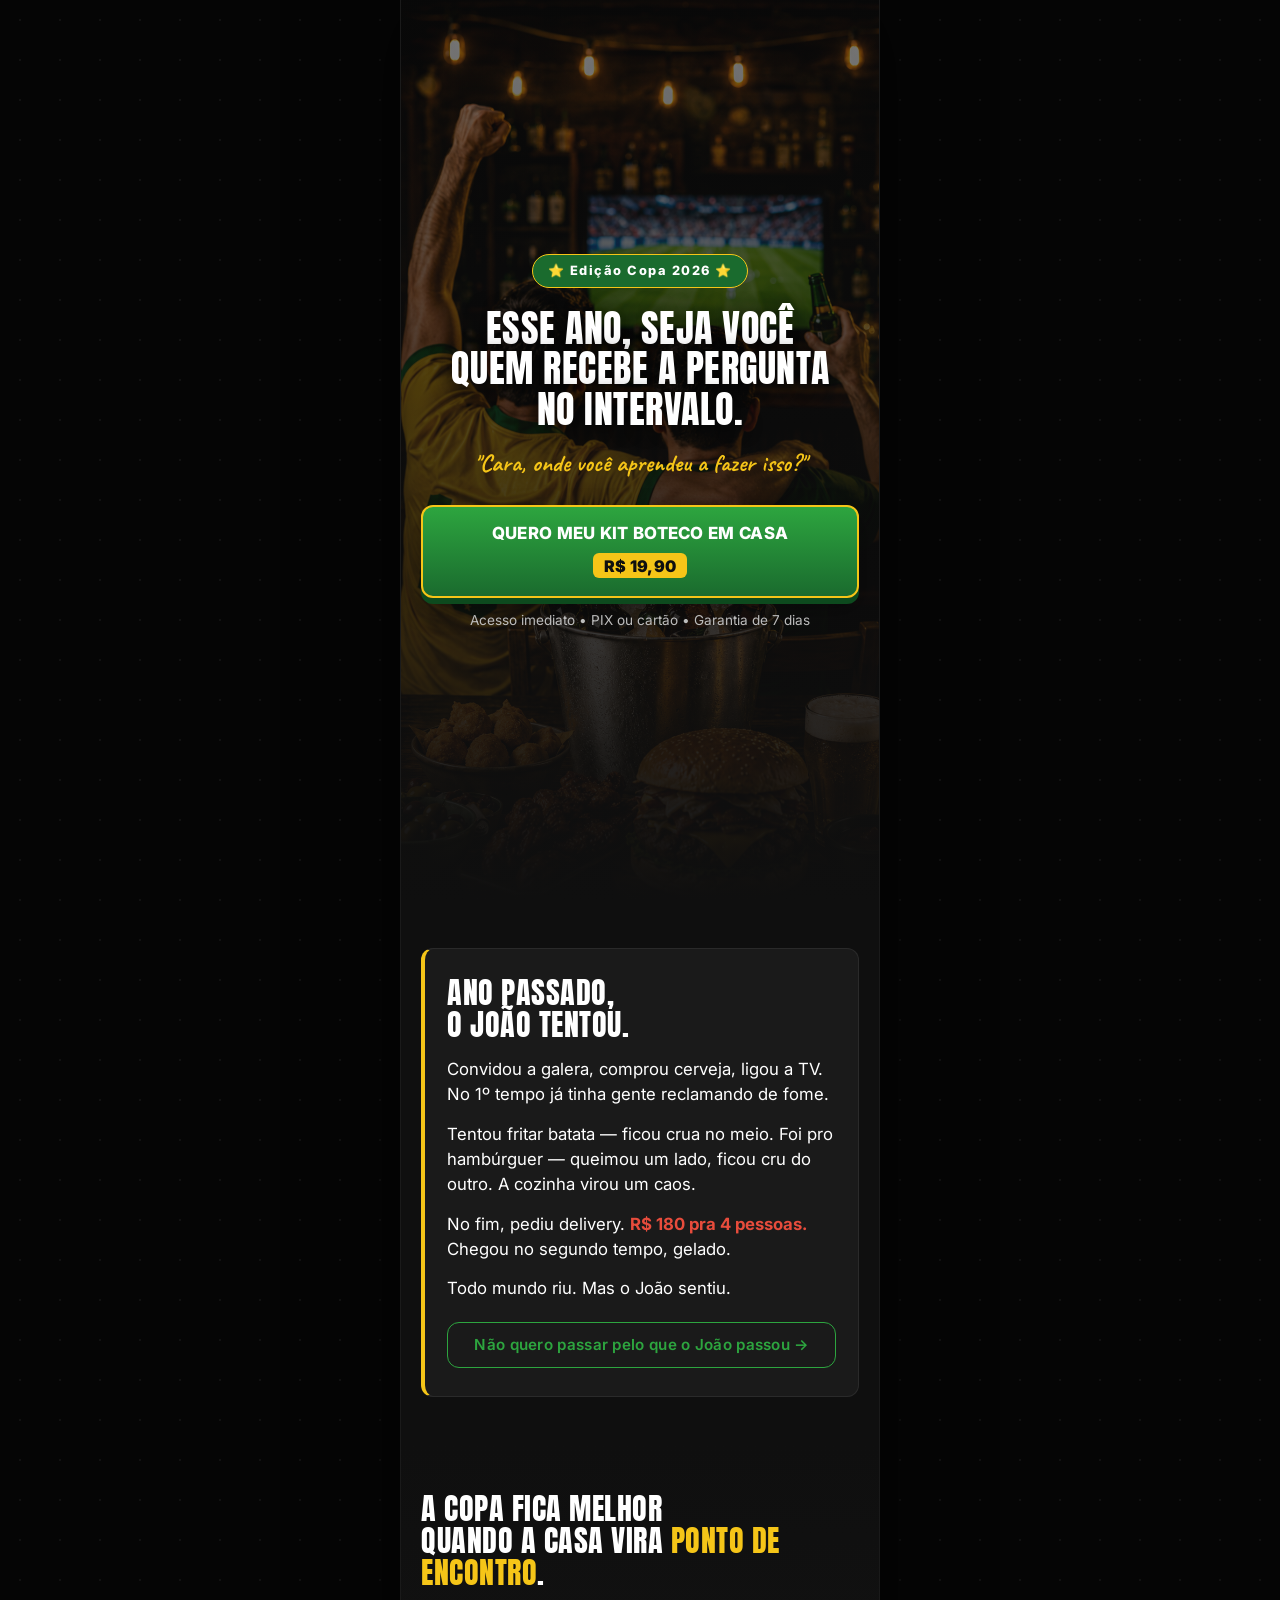
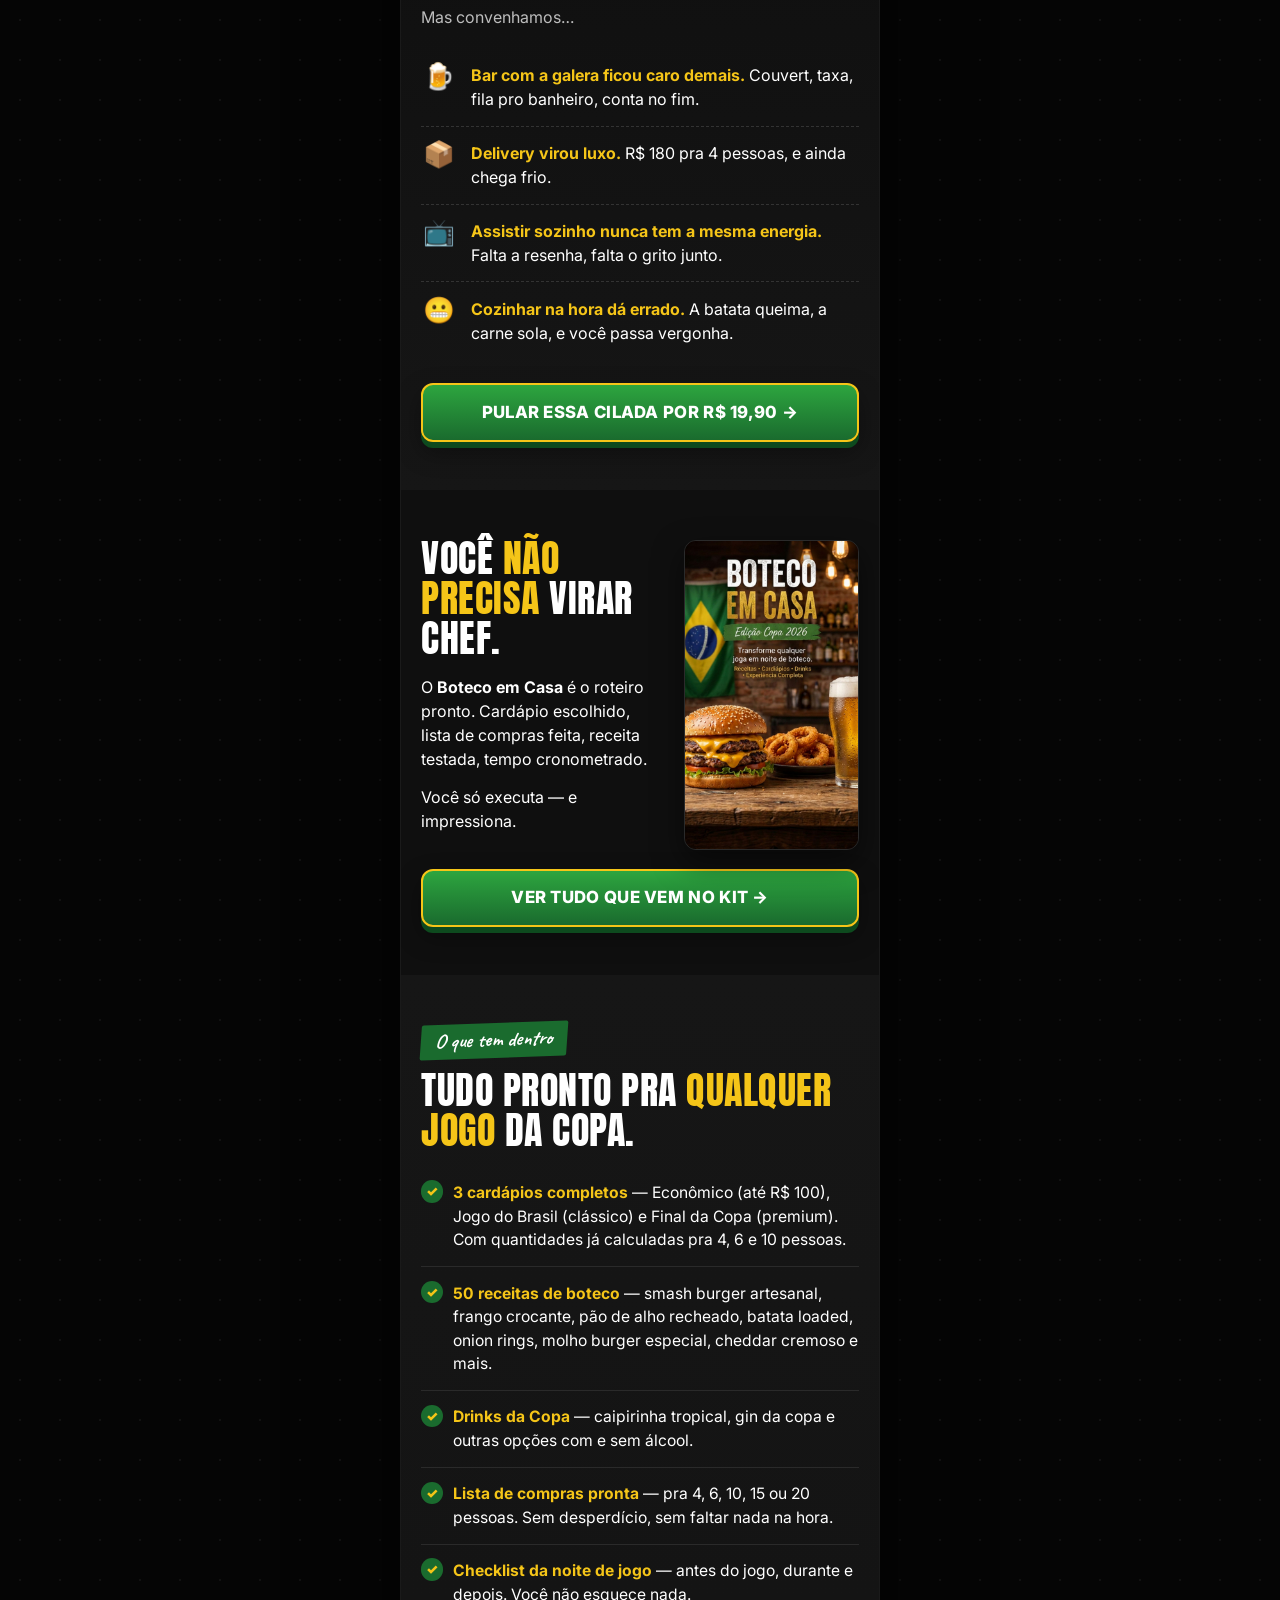
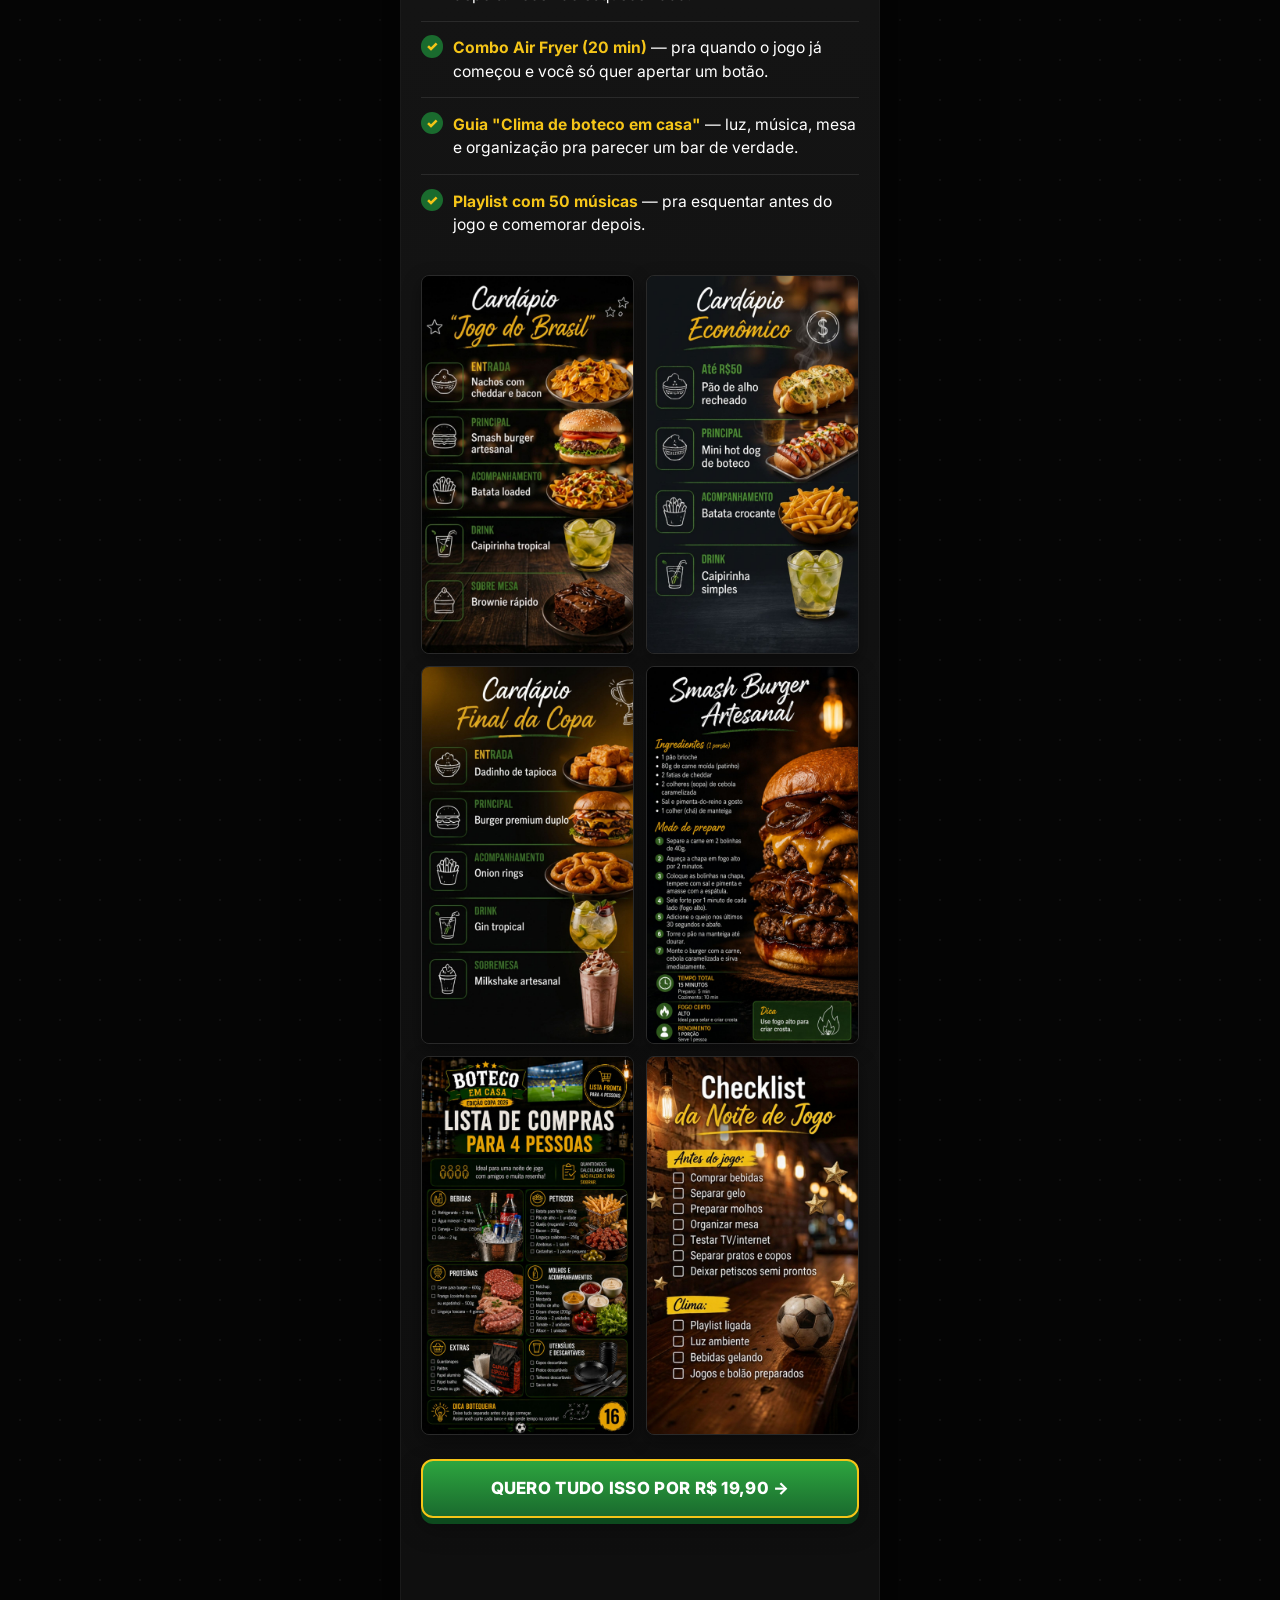
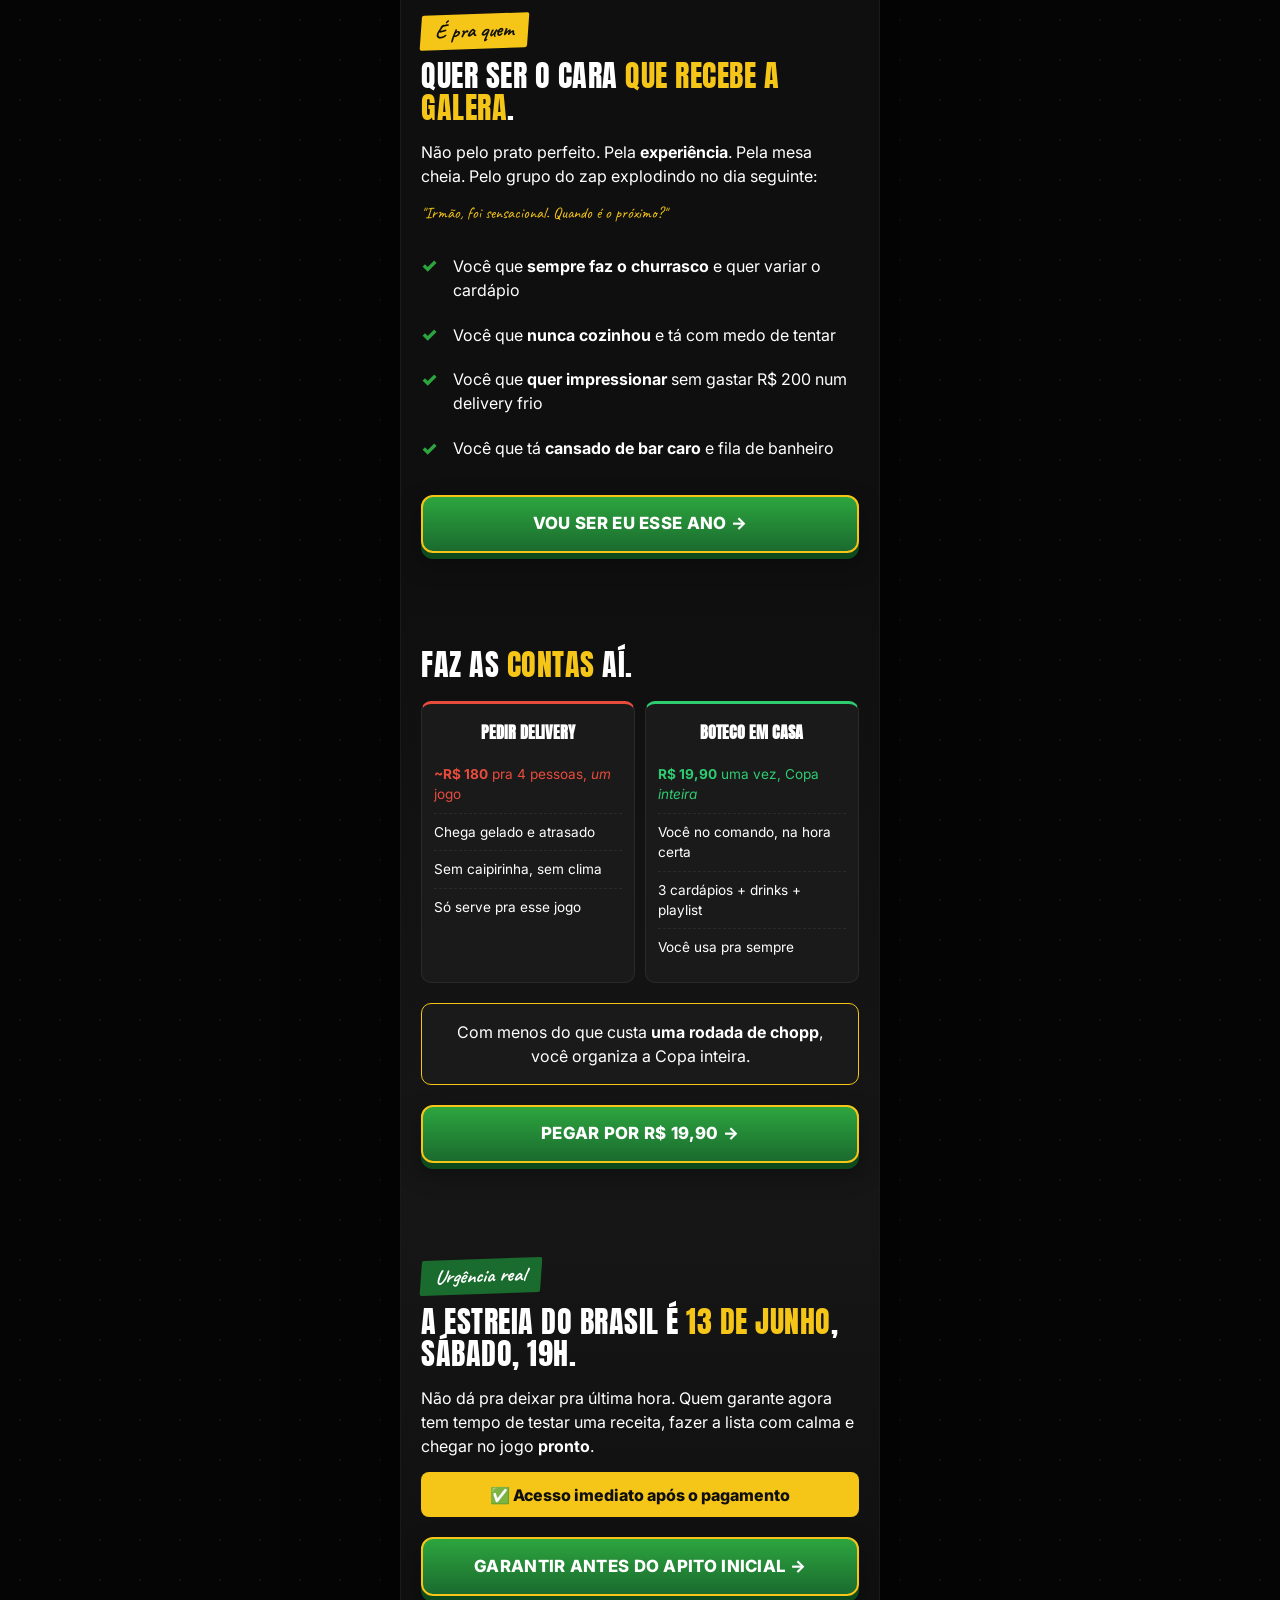
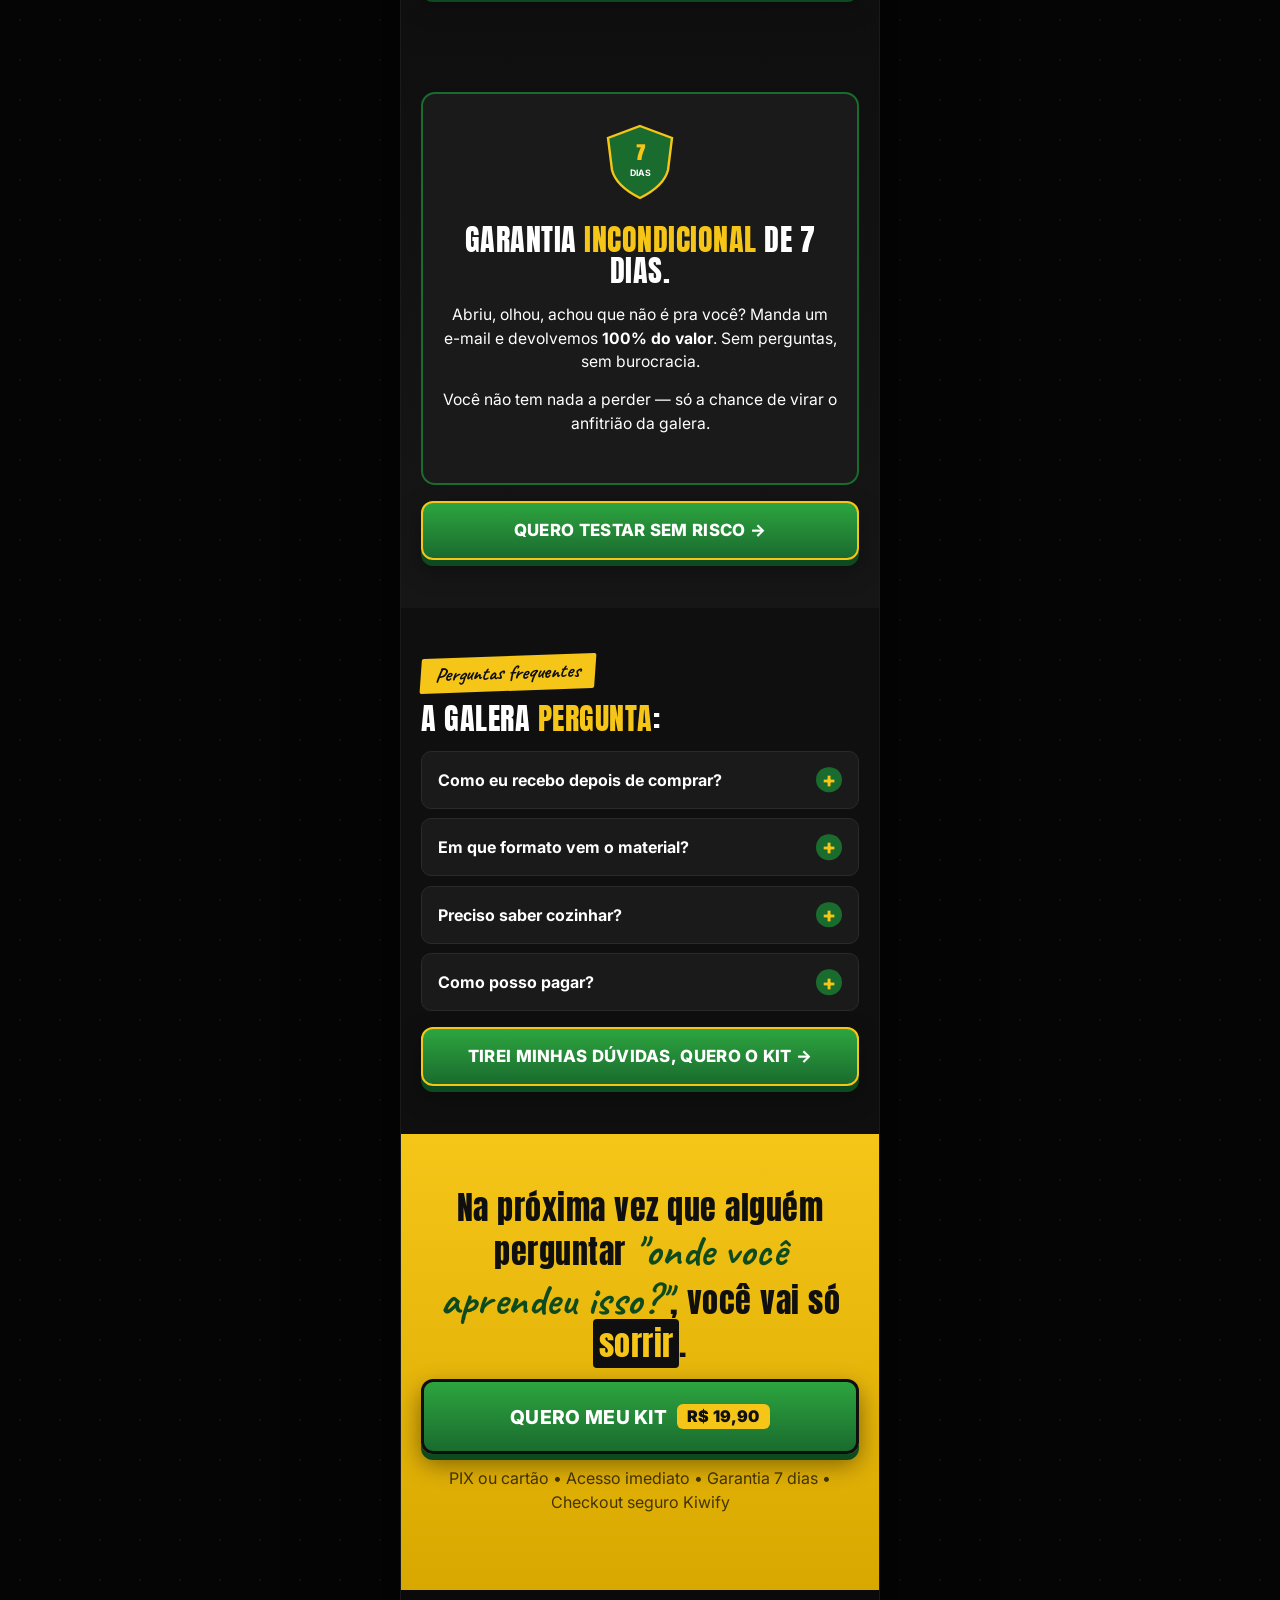
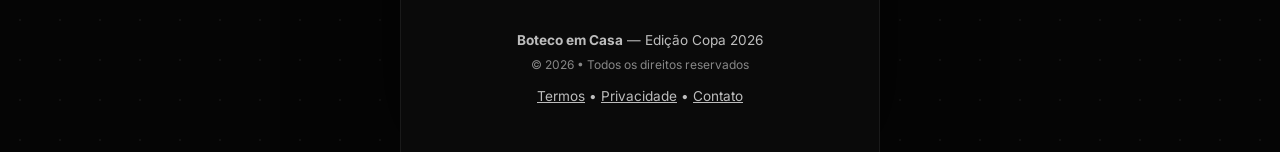
==== index.html @ e5f728b4 "Update pricing from R$ 14,90 to R$ 19,90" ====
<!doctype html>
<html lang="pt-BR">
<head>
<meta charset="utf-8">
<meta name="viewport" content="width=device-width, initial-scale=1, maximum-scale=5">
<title>Boteco em Casa — Transforme qualquer jogo da Copa 2026 em noite de boteco</title>
<meta name="description" content="Receitas, cardápios, lista de compras e checklist pra você ser o anfitrião da galera na Copa 2026. R$ 19,90, acesso imediato.">
<meta name="theme-color" content="#0f0f0f">

<meta property="og:type" content="website">
<meta property="og:title" content="Boteco em Casa — Edição Copa 2026">
<meta property="og:description" content="O kit pra você virar o anfitrião da galera nos jogos da Copa. 50 receitas, 3 cardápios, lista de compras pronta. R$ 19,90.">
<meta property="og:image" content="img/og-image.png">
<meta property="og:locale" content="pt_BR">
<meta name="twitter:card" content="summary_large_image">

<link rel="icon" href="favicon.ico">
<link rel="preconnect" href="https://fonts.googleapis.com">
<link rel="preconnect" href="https://fonts.gstatic.com" crossorigin>
<link href="https://fonts.googleapis.com/css2?family=Anton&family=Caveat:wght@600;700&family=Inter:wght@400;600;700;800&display=swap" rel="stylesheet">
<link rel="stylesheet" href="style.css">

<!-- Meta Pixel Code -->
<script>
!function(f,b,e,v,n,t,s){if(f.fbq)return;n=f.fbq=function(){n.callMethod?
n.callMethod.apply(n,arguments):n.queue.push(arguments)};if(!f._fbq)f._fbq=n;
n.push=n;n.loaded=!0;n.version='2.0';n.queue=[];t=b.createElement(e);t.async=!0;
t.src=v;s=b.getElementsByTagName(e)[0];s.parentNode.insertBefore(t,s)}(window,
document,'script','https://connect.facebook.net/en_US/fbevents.js');
fbq('init', '1815655456482977');
fbq('track', 'PageView');
fbq('track', 'ViewContent', {
  content_name: 'Boteco em Casa - Edição Copa 2026',
  content_category: 'info-produto',
  content_ids: ['boteco-em-casa-copa-2026'],
  value: 19.90,
  currency: 'BRL'
});
</script>
<noscript><img height="1" width="1" style="display:none" src="https://www.facebook.com/tr?id=1815655456482977&ev=PageView&noscript=1"/></noscript>
</head>
<body>

<main class="page">

  <!-- 1. HERO -->
  <section class="hero" id="hero">
    <div class="hero__bg" style="background-image:url('img/primeira-foto.png')"></div>
    <div class="hero__overlay"></div>
    <div class="hero__inner">
      <span class="badge">⭐ Edição Copa 2026 ⭐</span>
      <h1 class="h-anton">Esse ano, seja você<br>quem recebe a pergunta<br>no intervalo.</h1>
      <p class="script-yellow">"Cara, onde você aprendeu a fazer isso?"</p>
      <a class="btn btn--primary" href="https://pay.kiwify.com.br/IXT0o9p">
        Quero meu kit Boteco em Casa
        <span class="btn__price">R$ 19,90</span>
      </a>
      <p class="micro">Acesso imediato • PIX ou cartão • Garantia de 7 dias</p>
    </div>
  </section>

  <!-- 2. HISTÓRIA DO JOÃO -->
  <section class="block" id="historia">
    <div class="card">
      <h2 class="h-anton h-anton--small">Ano passado,<br>o João tentou.</h2>
      <p>Convidou a galera, comprou cerveja, ligou a TV. No 1º tempo já tinha gente reclamando de fome.</p>
      <p>Tentou fritar batata — ficou crua no meio. Foi pro hambúrguer — queimou um lado, ficou cru do outro. A cozinha virou um caos.</p>
      <p>No fim, pediu delivery. <strong class="danger">R$ 180 pra 4 pessoas.</strong> Chegou no segundo tempo, gelado.</p>
      <p>Todo mundo riu. Mas o João sentiu.</p>
      <a class="btn btn--ghost" href="https://pay.kiwify.com.br/IXT0o9p">Não quero passar pelo que o João passou →</a>
    </div>
  </section>

  <!-- 3. AGITAÇÃO DA DOR -->
  <section class="block block--pain">
    <h2 class="h-anton h-anton--small">A Copa fica melhor<br>quando a casa vira <span class="yellow">ponto de encontro</span>.</h2>
    <p class="lead">Mas convenhamos…</p>
    <ul class="pain-list">
      <li><span class="pain-list__icon">🍺</span><div><strong>Bar com a galera ficou caro demais.</strong> Couvert, taxa, fila pro banheiro, conta no fim.</div></li>
      <li><span class="pain-list__icon">📦</span><div><strong>Delivery virou luxo.</strong> R$ 180 pra 4 pessoas, e ainda chega frio.</div></li>
      <li><span class="pain-list__icon">📺</span><div><strong>Assistir sozinho nunca tem a mesma energia.</strong> Falta a resenha, falta o grito junto.</div></li>
      <li><span class="pain-list__icon">😬</span><div><strong>Cozinhar na hora dá errado.</strong> A batata queima, a carne sola, e você passa vergonha.</div></li>
    </ul>
    <a class="btn btn--primary" href="https://pay.kiwify.com.br/IXT0o9p">Pular essa cilada por R$ 19,90 →</a>
  </section>

  <!-- 4. VIRADA / APRESENTAÇÃO -->
  <section class="block block--turn">
    <div class="turn">
      <div class="turn__copy">
        <h2 class="h-anton">Você <span class="yellow">não precisa</span> virar chef.</h2>
        <p>O <strong>Boteco em Casa</strong> é o roteiro pronto. Cardápio escolhido, lista de compras feita, receita testada, tempo cronometrado.</p>
        <p>Você só executa — e impressiona.</p>
      </div>
      <div class="turn__img">
        <img src="img/capa-produto.jpg" alt="Capa do kit Boteco em Casa — Edição Copa 2026" loading="lazy" decoding="async">
      </div>
    </div>
    <a class="btn btn--primary" href="https://pay.kiwify.com.br/IXT0o9p">Ver tudo que vem no kit →</a>
  </section>

  <!-- 5. O QUE TEM DENTRO -->
  <section class="block block--inside">
    <span class="brush">O que tem dentro</span>
    <h2 class="h-anton">Tudo pronto pra <span class="yellow">qualquer jogo</span> da Copa.</h2>

    <ul class="inside-list">
      <li>
        <strong>3 cardápios completos</strong> — Econômico (até R$ 100), Jogo do Brasil (clássico) e Final da Copa (premium). Com quantidades já calculadas pra 4, 6 e 10 pessoas.
      </li>
      <li>
        <strong>50 receitas de boteco</strong> — smash burger artesanal, frango crocante, pão de alho recheado, batata loaded, onion rings, molho burger especial, cheddar cremoso e mais.
      </li>
      <li>
        <strong>Drinks da Copa</strong> — caipirinha tropical, gin da copa e outras opções com e sem álcool.
      </li>
      <li>
        <strong>Lista de compras pronta</strong> — pra 4, 6, 10, 15 ou 20 pessoas. Sem desperdício, sem faltar nada na hora.
      </li>
      <li>
        <strong>Checklist da noite de jogo</strong> — antes do jogo, durante e depois. Você não esquece nada.
      </li>
      <li>
        <strong>Combo Air Fryer (20 min)</strong> — pra quando o jogo já começou e você só quer apertar um botão.
      </li>
      <li>
        <strong>Guia "Clima de boteco em casa"</strong> — luz, música, mesa e organização pra parecer um bar de verdade.
      </li>
      <li>
        <strong>Playlist com 50 músicas</strong> — pra esquentar antes do jogo e comemorar depois.
      </li>
    </ul>

    <div class="mockups">
      <img src="img/cardapio-brasil.jpg" alt="Cardápio Jogo do Brasil" loading="lazy" decoding="async">
      <img src="img/cardapio-economico.jpg" alt="Cardápio Econômico" loading="lazy" decoding="async">
      <img src="img/cardapio-final.jpg" alt="Cardápio Final da Copa" loading="lazy" decoding="async">
      <img src="img/receita-smash.jpg" alt="Receita do smash burger artesanal" loading="lazy" decoding="async">
      <img src="img/lista-compras.jpg" alt="Lista de compras pronta para 4 pessoas" loading="lazy" decoding="async">
      <img src="img/checklist.jpg" alt="Checklist da noite de jogo" loading="lazy" decoding="async">
    </div>

    <a class="btn btn--primary" href="https://pay.kiwify.com.br/IXT0o9p">Quero tudo isso por R$ 19,90 →</a>
  </section>

  <!-- 6. PRA QUEM É -->
  <section class="block">
    <span class="brush brush--yellow">É pra quem</span>
    <h2 class="h-anton h-anton--small">Quer ser o cara <span class="yellow">que recebe a galera</span>.</h2>
    <p>Não pelo prato perfeito. Pela <strong>experiência</strong>. Pela mesa cheia. Pelo grupo do zap explodindo no dia seguinte:</p>
    <p class="quote">"Irmão, foi sensacional. Quando é o próximo?"</p>
    <ul class="check-list">
      <li>Você que <strong>sempre faz o churrasco</strong> e quer variar o cardápio</li>
      <li>Você que <strong>nunca cozinhou</strong> e tá com medo de tentar</li>
      <li>Você que <strong>quer impressionar</strong> sem gastar R$ 200 num delivery frio</li>
      <li>Você que tá <strong>cansado de bar caro</strong> e fila de banheiro</li>
    </ul>
    <a class="btn btn--primary" href="https://pay.kiwify.com.br/IXT0o9p">Vou ser eu esse ano →</a>
  </section>

  <!-- 7. ANCORAGEM DE VALOR -->
  <section class="block block--value">
    <h2 class="h-anton h-anton--small">Faz as <span class="yellow">contas</span> aí.</h2>
    <div class="compare">
      <div class="compare__col compare__col--bad">
        <h3>Pedir delivery</h3>
        <ul>
          <li class="danger"><strong>~R$ 180</strong> pra 4 pessoas, <em>um</em> jogo</li>
          <li>Chega gelado e atrasado</li>
          <li>Sem caipirinha, sem clima</li>
          <li>Só serve pra esse jogo</li>
        </ul>
      </div>
      <div class="compare__col compare__col--good">
        <h3>Boteco em Casa</h3>
        <ul>
          <li class="good"><strong>R$ 19,90</strong> uma vez, Copa <em>inteira</em></li>
          <li>Você no comando, na hora certa</li>
          <li>3 cardápios + drinks + playlist</li>
          <li>Você usa pra sempre</li>
        </ul>
      </div>
    </div>
    <p class="anchor">Com menos do que custa <strong>uma rodada de chopp</strong>, você organiza a Copa inteira.</p>
    <a class="btn btn--primary" href="https://pay.kiwify.com.br/IXT0o9p">Pegar por R$ 19,90 →</a>
  </section>

  <!-- 8. URGÊNCIA -->
  <section class="block block--urgency">
    <span class="brush">Urgência real</span>
    <h2 class="h-anton h-anton--small">A estreia do Brasil é <span class="yellow">13 de junho</span>, sábado, 19h.</h2>
    <p>Não dá pra deixar pra última hora. Quem garante agora tem tempo de testar uma receita, fazer a lista com calma e chegar no jogo <strong>pronto</strong>.</p>

    <div class="countdown" id="countdown">
      <div><span id="cd-d">--</span><small>dias</small></div>
      <div><span id="cd-h">--</span><small>horas</small></div>
      <div><span id="cd-m">--</span><small>min</small></div>
    </div>

    <p class="stamp">✅ Acesso imediato após o pagamento</p>
    <a class="btn btn--primary" href="https://pay.kiwify.com.br/IXT0o9p">Garantir antes do apito inicial →</a>
  </section>

  <!-- 9. GARANTIA -->
  <section class="block block--guarantee">
    <div class="guarantee">
      <div class="guarantee__seal">
        <svg viewBox="0 0 100 100" width="80" height="80" aria-hidden="true">
          <path d="M50 5 L90 20 L85 60 Q80 80 50 95 Q20 80 15 60 L10 20 Z" fill="#1a6b2e" stroke="#f5c518" stroke-width="3"/>
          <text x="50" y="48" text-anchor="middle" fill="#f5c518" font-size="22" font-weight="800" font-family="Anton, sans-serif">7</text>
          <text x="50" y="68" text-anchor="middle" fill="#fff" font-size="11" font-weight="700" font-family="Inter, sans-serif">DIAS</text>
        </svg>
      </div>
      <h2 class="h-anton h-anton--small">Garantia <span class="yellow">incondicional</span> de 7 dias.</h2>
      <p>Abriu, olhou, achou que não é pra você? Manda um e-mail e devolvemos <strong>100% do valor</strong>. Sem perguntas, sem burocracia.</p>
      <p>Você não tem nada a perder — só a chance de virar o anfitrião da galera.</p>
    </div>
    <a class="btn btn--primary" href="https://pay.kiwify.com.br/IXT0o9p">Quero testar sem risco →</a>
  </section>

  <!-- 10. FAQ -->
  <section class="block">
    <span class="brush brush--yellow">Perguntas frequentes</span>
    <h2 class="h-anton h-anton--small">A galera <span class="yellow">pergunta</span>:</h2>

    <details class="faq">
      <summary>Como eu recebo depois de comprar?</summary>
      <p>Acesso imediato pela área de membros da Kiwify, logo após o pagamento. Você baixa os PDFs no celular ou no computador e usa quando quiser.</p>
    </details>
    <details class="faq">
      <summary>Em que formato vem o material?</summary>
      <p>PDFs prontos pra ler no celular durante a compra no mercado, na cozinha ou onde for. Sem precisar instalar nada, sem complicação.</p>
    </details>
    <details class="faq">
      <summary>Preciso saber cozinhar?</summary>
      <p>Não. As receitas são passo a passo, com fogo certo, tempo cronometrado e dicas em cada etapa. Quem nunca cozinhou consegue. Sério.</p>
    </details>
    <details class="faq">
      <summary>Como posso pagar?</summary>
      <p>PIX ou cartão de crédito à vista, direto no checkout seguro da Kiwify. Aprovação em segundos.</p>
    </details>

    <a class="btn btn--primary" href="https://pay.kiwify.com.br/IXT0o9p">Tirei minhas dúvidas, quero o kit →</a>
  </section>

  <!-- 11. CTA FINAL -->
  <section class="block block--final">
    <h2 class="h-anton">Na próxima vez que alguém perguntar <span class="script-inline">"onde você aprendeu isso?"</span>, você vai só <span class="yellow-final">sorrir</span>.</h2>
    <a class="btn btn--giant" href="https://pay.kiwify.com.br/IXT0o9p">
      Quero meu kit
      <span class="btn__price">R$ 19,90</span>
    </a>
    <p class="micro micro--dark">PIX ou cartão • Acesso imediato • Garantia 7 dias • Checkout seguro Kiwify</p>
  </section>

  <footer class="footer">
    <p><strong>Boteco em Casa</strong> — Edição Copa 2026</p>
    <p class="footer__legal">© 2026 • Todos os direitos reservados</p>
    <p class="footer__links">
      <a href="#">Termos</a> • <a href="#">Privacidade</a> • <a href="#">Contato</a>
    </p>
  </footer>

</main>

<script src="script.js"></script>
</body>
</html>
---- style.css ----
/* ===== Reset ===== */
*, *::before, *::after { box-sizing: border-box; }
* { margin: 0; padding: 0; }
html { font-size: 16px; scroll-behavior: smooth; -webkit-text-size-adjust: 100%; }
body { font-family: 'Inter', -apple-system, BlinkMacSystemFont, 'Segoe UI', Roboto, sans-serif; background: #0f0f0f; color: #fff; line-height: 1.5; }
img { max-width: 100%; display: block; height: auto; }
a { color: inherit; text-decoration: none; }
button { font: inherit; cursor: pointer; }

/* ===== Tokens ===== */
:root {
  --bg: #0f0f0f;
  --bg-card: #1a1a1a;
  --bg-card-2: #222;
  --green: #1a6b2e;
  --green-bright: #2da53f;
  --green-deep: #0d4a1e;
  --yellow: #f5c518;
  --yellow-deep: #d9a800;
  --white: #ffffff;
  --muted: #bdbdbd;
  --danger: #e74c3c;
  --good: #2ecc71;
}

/* ===== Layout container — mobile-first, max 480px ===== */
.page {
  max-width: 480px;
  margin: 0 auto;
  background: var(--bg);
  overflow: hidden;
  box-shadow: 0 0 80px rgba(0,0,0,.5);
}

/* ===== Typography ===== */
.h-anton {
  font-family: 'Anton', 'Inter', sans-serif;
  font-weight: 400;
  font-size: clamp(1.9rem, 9vw, 2.4rem);
  line-height: 1.05;
  text-transform: uppercase;
  letter-spacing: .5px;
  margin-bottom: 1rem;
}
.h-anton--small {
  font-size: clamp(1.5rem, 7vw, 1.9rem);
}
.script-yellow, .script-inline {
  font-family: 'Caveat', cursive;
  color: var(--yellow);
  font-size: 1.5rem;
  font-weight: 700;
}
.yellow { color: var(--yellow); }
.danger { color: var(--danger); }
.good { color: var(--good); }
.lead { font-size: 1.05rem; margin-bottom: 1rem; color: var(--muted); }
.quote { font-family: 'Caveat', cursive; color: var(--yellow); font-size: 1.4rem; margin: 1rem 0 1.25rem; line-height: 1.2; }

/* ===== Sections (blocks) ===== */
.block {
  padding: 3rem 1.25rem;
  position: relative;
}
.block p { margin-bottom: .9rem; font-size: 1rem; }
.block p:last-of-type { margin-bottom: 1.25rem; }

.brush {
  display: inline-block;
  background: var(--green);
  color: #fff;
  font-family: 'Caveat', cursive;
  font-weight: 700;
  font-size: 1.25rem;
  padding: .15rem .9rem;
  margin-bottom: .75rem;
  transform: skew(-6deg) rotate(-2deg);
  border-radius: 2px;
}
.brush--yellow { background: var(--yellow); color: #0f0f0f; }

/* ===== Buttons ===== */
.btn {
  display: flex;
  align-items: center;
  justify-content: center;
  gap: .6rem;
  flex-wrap: wrap;
  width: 100%;
  padding: 1.1rem 1.2rem;
  background: linear-gradient(180deg, var(--green-bright), var(--green));
  color: #fff;
  font-weight: 800;
  font-size: 1.05rem;
  text-transform: uppercase;
  text-align: center;
  border-radius: 12px;
  border: 2px solid var(--yellow);
  letter-spacing: .3px;
  box-shadow: 0 6px 0 var(--green-deep), 0 10px 25px rgba(0,0,0,.35);
  transition: transform .15s ease, box-shadow .15s ease, filter .15s ease;
  text-decoration: none;
  line-height: 1.15;
  margin-top: 1rem;
  animation: pulse 2.4s ease-in-out infinite;
}
.btn:hover, .btn:focus-visible { transform: translateY(-2px); box-shadow: 0 8px 0 var(--green-deep), 0 14px 30px rgba(0,0,0,.45); filter: brightness(1.05); }
.btn:active { transform: translateY(2px); box-shadow: 0 3px 0 var(--green-deep), 0 6px 15px rgba(0,0,0,.35); }
.btn__price {
  display: inline-block;
  background: var(--yellow);
  color: #0f0f0f;
  padding: .2rem .65rem;
  border-radius: 6px;
  font-weight: 900;
  font-size: 1rem;
}
.btn--ghost {
  background: transparent;
  border: 1.5px solid var(--green-bright);
  color: var(--green-bright);
  text-transform: none;
  font-weight: 600;
  font-size: .95rem;
  box-shadow: none;
  animation: none;
  padding: .85rem 1rem;
}
.btn--ghost:hover { background: rgba(45,165,63,.1); }
.btn--giant {
  padding: 1.4rem 1.2rem;
  font-size: 1.2rem;
  border-width: 3px;
}
@keyframes pulse {
  0%, 100% { box-shadow: 0 6px 0 var(--green-deep), 0 10px 25px rgba(0,0,0,.35), 0 0 0 0 rgba(245,197,24,.5); }
  50% { box-shadow: 0 6px 0 var(--green-deep), 0 10px 25px rgba(0,0,0,.35), 0 0 0 12px rgba(245,197,24,0); }
}
@media (prefers-reduced-motion: reduce) {
  .btn { animation: none; }
  html { scroll-behavior: auto; }
}

.micro {
  margin-top: .75rem;
  font-size: .85rem;
  color: var(--muted);
  text-align: center;
}
.micro--dark { color: rgba(0,0,0,.7); }

/* ===== 1. Hero ===== */
.hero {
  position: relative;
  min-height: 100vh;
  display: flex;
  align-items: center;
  padding: 2rem 1.25rem 3rem;
  overflow: hidden;
}
.hero__bg {
  position: absolute; inset: 0;
  background-size: cover;
  background-position: center;
  background-color: #1a1a1a;
}
.hero__overlay {
  position: absolute; inset: 0;
  background: linear-gradient(180deg, rgba(15,15,15,.55) 0%, rgba(15,15,15,.82) 70%, #0f0f0f 100%);
}
.hero__inner {
  position: relative;
  z-index: 1;
  width: 100%;
  text-align: center;
}
.badge {
  display: inline-block;
  background: var(--green);
  color: #fff;
  font-weight: 800;
  font-size: .8rem;
  letter-spacing: 1.5px;
  padding: .4rem .9rem;
  border-radius: 999px;
  border: 1.5px solid var(--yellow);
  margin-bottom: 1.25rem;
}
.hero .h-anton { text-shadow: 0 2px 20px rgba(0,0,0,.7); }
.hero .script-yellow { display: block; margin-bottom: 1.5rem; }

/* ===== 2. Card (História) ===== */
.card {
  background: var(--bg-card);
  border: 1px solid #2a2a2a;
  border-left: 4px solid var(--yellow);
  border-radius: 12px;
  padding: 1.75rem 1.4rem;
}
.card p { font-size: 1.05rem; }

/* ===== 3. Pain list ===== */
.block--pain { background: linear-gradient(180deg, var(--bg) 0%, #161616 100%); }
.pain-list {
  list-style: none;
  margin: 1.25rem 0 1.5rem;
}
.pain-list li {
  display: flex;
  gap: .9rem;
  align-items: flex-start;
  padding: .9rem 0;
  border-bottom: 1px dashed #333;
}
.pain-list li:last-child { border-bottom: 0; }
.pain-list__icon {
  font-size: 1.6rem;
  flex-shrink: 0;
  line-height: 1;
  width: 2.2rem;
  text-align: center;
}
.pain-list strong { color: var(--yellow); }

/* ===== 4. Turn (apresentação) ===== */
.turn {
  display: flex;
  flex-direction: column;
  gap: 1.25rem;
  margin-bottom: .5rem;
}
.turn__img img {
  border-radius: 12px;
  box-shadow: 0 12px 30px rgba(0,0,0,.5);
  border: 1px solid #2a2a2a;
  max-width: 75%;
  margin: 0 auto;
}

/* ===== 5. Inside list ===== */
.block--inside { background: linear-gradient(180deg, #161616 0%, var(--bg) 100%); }
.inside-list {
  list-style: none;
  margin: 1rem 0 1.5rem;
}
.inside-list li {
  position: relative;
  padding: .9rem 0 .9rem 2rem;
  border-bottom: 1px solid #2a2a2a;
  font-size: .98rem;
}
.inside-list li:last-child { border-bottom: 0; }
.inside-list li::before {
  content: "✓";
  position: absolute;
  left: 0; top: .85rem;
  width: 1.4rem; height: 1.4rem;
  background: var(--green);
  color: var(--yellow);
  border-radius: 50%;
  display: flex; align-items: center; justify-content: center;
  font-weight: 900;
  font-size: .85rem;
}
.inside-list strong { color: var(--yellow); }
.mockups {
  display: grid;
  grid-template-columns: 1fr 1fr;
  gap: .75rem;
  margin: 1.5rem 0;
}
.mockups img {
  border-radius: 8px;
  border: 1px solid #2a2a2a;
  box-shadow: 0 6px 18px rgba(0,0,0,.4);
  aspect-ratio: 9/16;
  object-fit: cover;
}

/* ===== 6. Check list ===== */
.check-list {
  list-style: none;
  margin: 1rem 0 1.5rem;
}
.check-list li {
  padding: .65rem 0 .65rem 2rem;
  position: relative;
}
.check-list li::before {
  content: "✓";
  position: absolute;
  left: 0; top: .55rem;
  color: var(--green-bright);
  font-weight: 900;
  font-size: 1.15rem;
}

/* ===== 7. Value / compare ===== */
.block--value { background: linear-gradient(180deg, var(--bg) 0%, #161616 100%); }
.compare {
  display: grid;
  grid-template-columns: 1fr 1fr;
  gap: .6rem;
  margin: 1.25rem 0;
}
.compare__col {
  background: var(--bg-card);
  border-radius: 10px;
  padding: 1rem .75rem;
  border: 1px solid #2a2a2a;
}
.compare__col h3 {
  font-family: 'Anton', sans-serif;
  text-transform: uppercase;
  font-size: 1rem;
  margin-bottom: .75rem;
  text-align: center;
}
.compare__col--bad { border-top: 3px solid var(--danger); }
.compare__col--good { border-top: 3px solid var(--good); }
.compare__col ul { list-style: none; }
.compare__col li {
  padding: .5rem 0;
  font-size: .85rem;
  border-bottom: 1px dashed #2a2a2a;
}
.compare__col li:last-child { border-bottom: 0; }
.anchor {
  text-align: center;
  font-size: 1.05rem;
  padding: 1rem;
  background: var(--bg-card);
  border-radius: 10px;
  border: 1px solid var(--yellow);
}

/* ===== 8. Urgency / countdown ===== */
.block--urgency { background: linear-gradient(180deg, #161616 0%, var(--bg) 100%); }
.countdown {
  display: flex;
  justify-content: center;
  gap: .75rem;
  margin: 1.5rem 0;
}
.countdown > div {
  background: var(--bg-card);
  border: 2px solid var(--yellow);
  border-radius: 10px;
  padding: .9rem .4rem;
  min-width: 80px;
  text-align: center;
}
.countdown span {
  display: block;
  font-family: 'Anton', sans-serif;
  font-size: 2.4rem;
  color: var(--yellow);
  line-height: 1;
}
.countdown small {
  display: block;
  margin-top: .25rem;
  font-size: .75rem;
  text-transform: uppercase;
  letter-spacing: 1px;
  color: var(--muted);
}
.stamp {
  text-align: center;
  background: var(--yellow);
  color: #0f0f0f;
  font-weight: 800;
  padding: .65rem 1rem;
  border-radius: 8px;
  margin-bottom: 1rem;
}

/* ===== 9. Guarantee ===== */
.block--guarantee { background: linear-gradient(180deg, var(--bg) 0%, #161616 100%); }
.guarantee {
  background: var(--bg-card);
  border: 2px solid var(--green);
  border-radius: 14px;
  padding: 1.75rem 1.25rem;
  text-align: center;
  position: relative;
}
.guarantee__seal { margin: 0 auto 1rem; width: 80px; }
.guarantee p { font-size: .98rem; }

/* ===== 10. FAQ ===== */
.faq {
  background: var(--bg-card);
  border: 1px solid #2a2a2a;
  border-radius: 10px;
  padding: 0;
  margin-bottom: .6rem;
  overflow: hidden;
}
.faq summary {
  padding: 1rem 2.5rem 1rem 1rem;
  font-weight: 700;
  font-size: 1rem;
  cursor: pointer;
  position: relative;
  list-style: none;
  user-select: none;
}
.faq summary::-webkit-details-marker { display: none; }
.faq summary::after {
  content: "+";
  position: absolute;
  right: 1rem; top: 50%;
  transform: translateY(-50%);
  width: 1.6rem; height: 1.6rem;
  background: var(--green);
  color: var(--yellow);
  border-radius: 50%;
  display: flex; align-items: center; justify-content: center;
  font-size: 1.3rem; font-weight: 800;
  transition: transform .2s;
}
.faq[open] summary::after { content: "−"; }
.faq[open] summary { color: var(--yellow); }
.faq p {
  padding: 0 1rem 1rem;
  color: var(--muted);
  font-size: .95rem;
}

/* ===== 11. CTA Final ===== */
.block--final {
  background: linear-gradient(180deg, var(--yellow) 0%, var(--yellow-deep) 100%);
  color: #0f0f0f;
  text-align: center;
  padding: 3.5rem 1.25rem;
}
.block--final .h-anton {
  color: #0f0f0f;
  font-size: clamp(1.6rem, 7vw, 2rem);
  text-transform: none;
  line-height: 1.15;
}
.script-inline {
  font-family: 'Caveat', cursive;
  color: var(--green-deep);
  font-size: 1.35em;
  text-transform: none;
  font-weight: 700;
}
.yellow-final {
  background: #0f0f0f;
  color: var(--yellow);
  padding: 0 .35rem;
  border-radius: 4px;
}
.block--final .btn {
  border-color: #0f0f0f;
  background: linear-gradient(180deg, var(--green-bright), var(--green));
  box-shadow: 0 6px 0 #0d4a1e, 0 10px 25px rgba(0,0,0,.45);
}

/* ===== Footer ===== */
.footer {
  text-align: center;
  padding: 2.5rem 1.25rem;
  background: #0a0a0a;
  font-size: .85rem;
  color: var(--muted);
}
.footer p { margin-bottom: .35rem; }
.footer__legal { font-size: .75rem; opacity: .7; }
.footer__links { margin-top: .75rem; }
.footer__links a { color: var(--muted); text-decoration: underline; }

/* ===== Desktop tweaks (mantém visual mobile, só centraliza) ===== */
@media (min-width: 768px) {
  .page {
    box-shadow: 0 0 80px rgba(0,0,0,.6);
    border-left: 1px solid #1a1a1a;
    border-right: 1px solid #1a1a1a;
  }
  body {
    background: #050505 url('data:image/svg+xml;utf8,<svg xmlns="http://www.w3.org/2000/svg" width="40" height="40"><rect width="40" height="40" fill="%23050505"/><circle cx="20" cy="20" r="1" fill="%23151515"/></svg>');
  }
  .turn {
    flex-direction: row;
    align-items: center;
  }
  .turn__copy { flex: 1; }
  .turn__img { flex: 0 0 40%; }
  .turn__img img { max-width: 100%; }
}
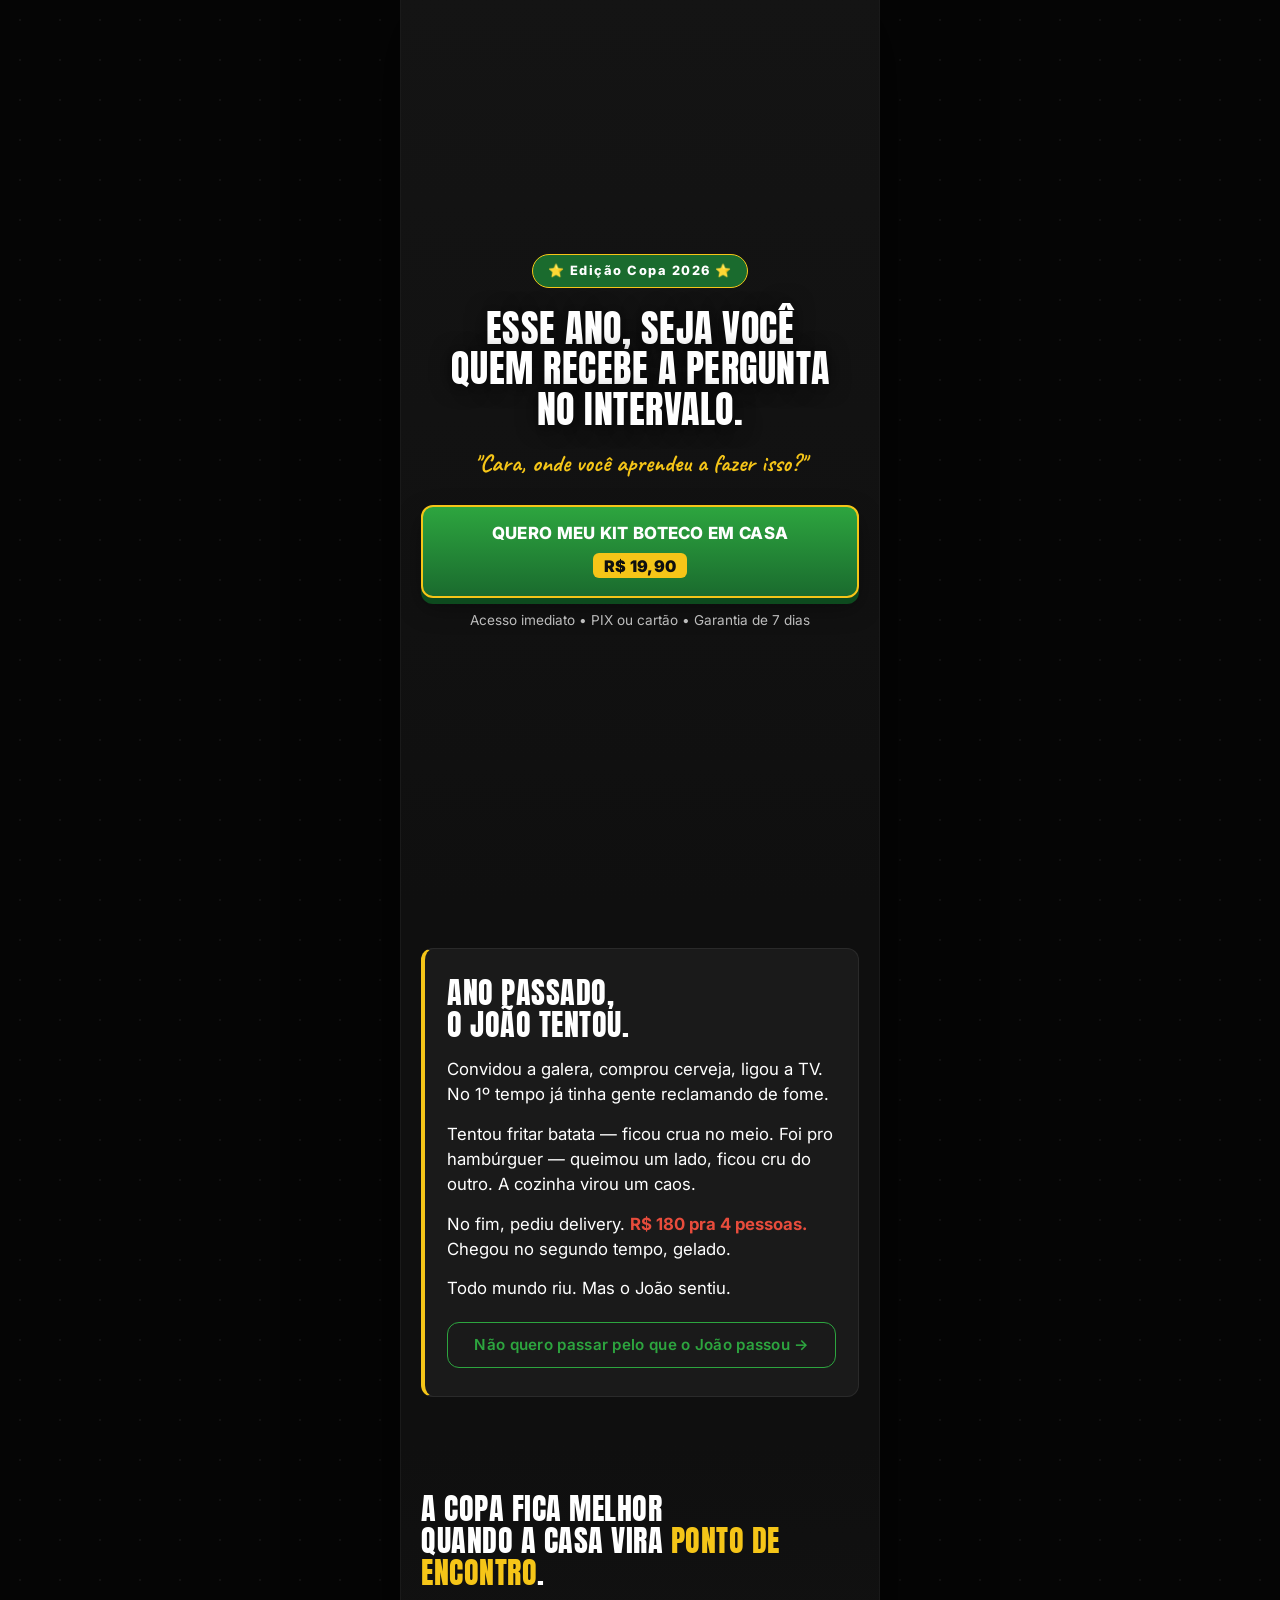
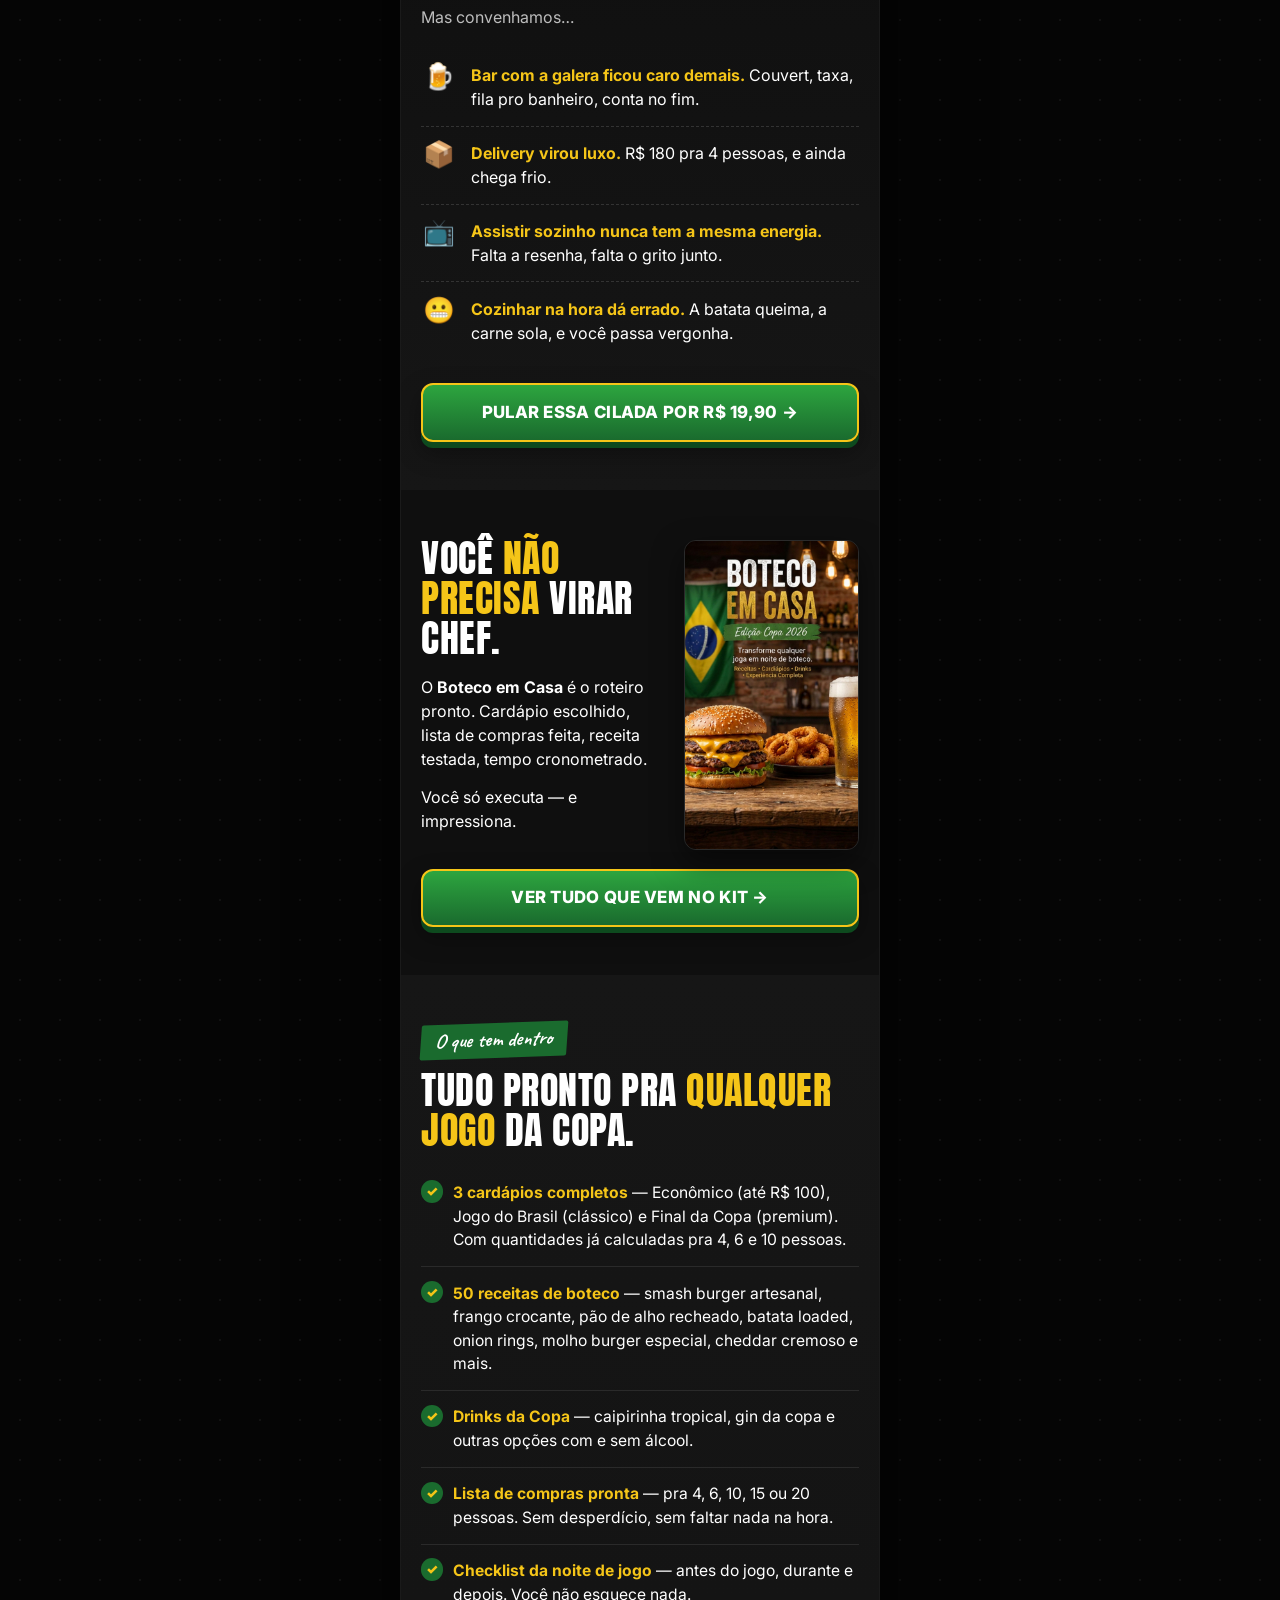
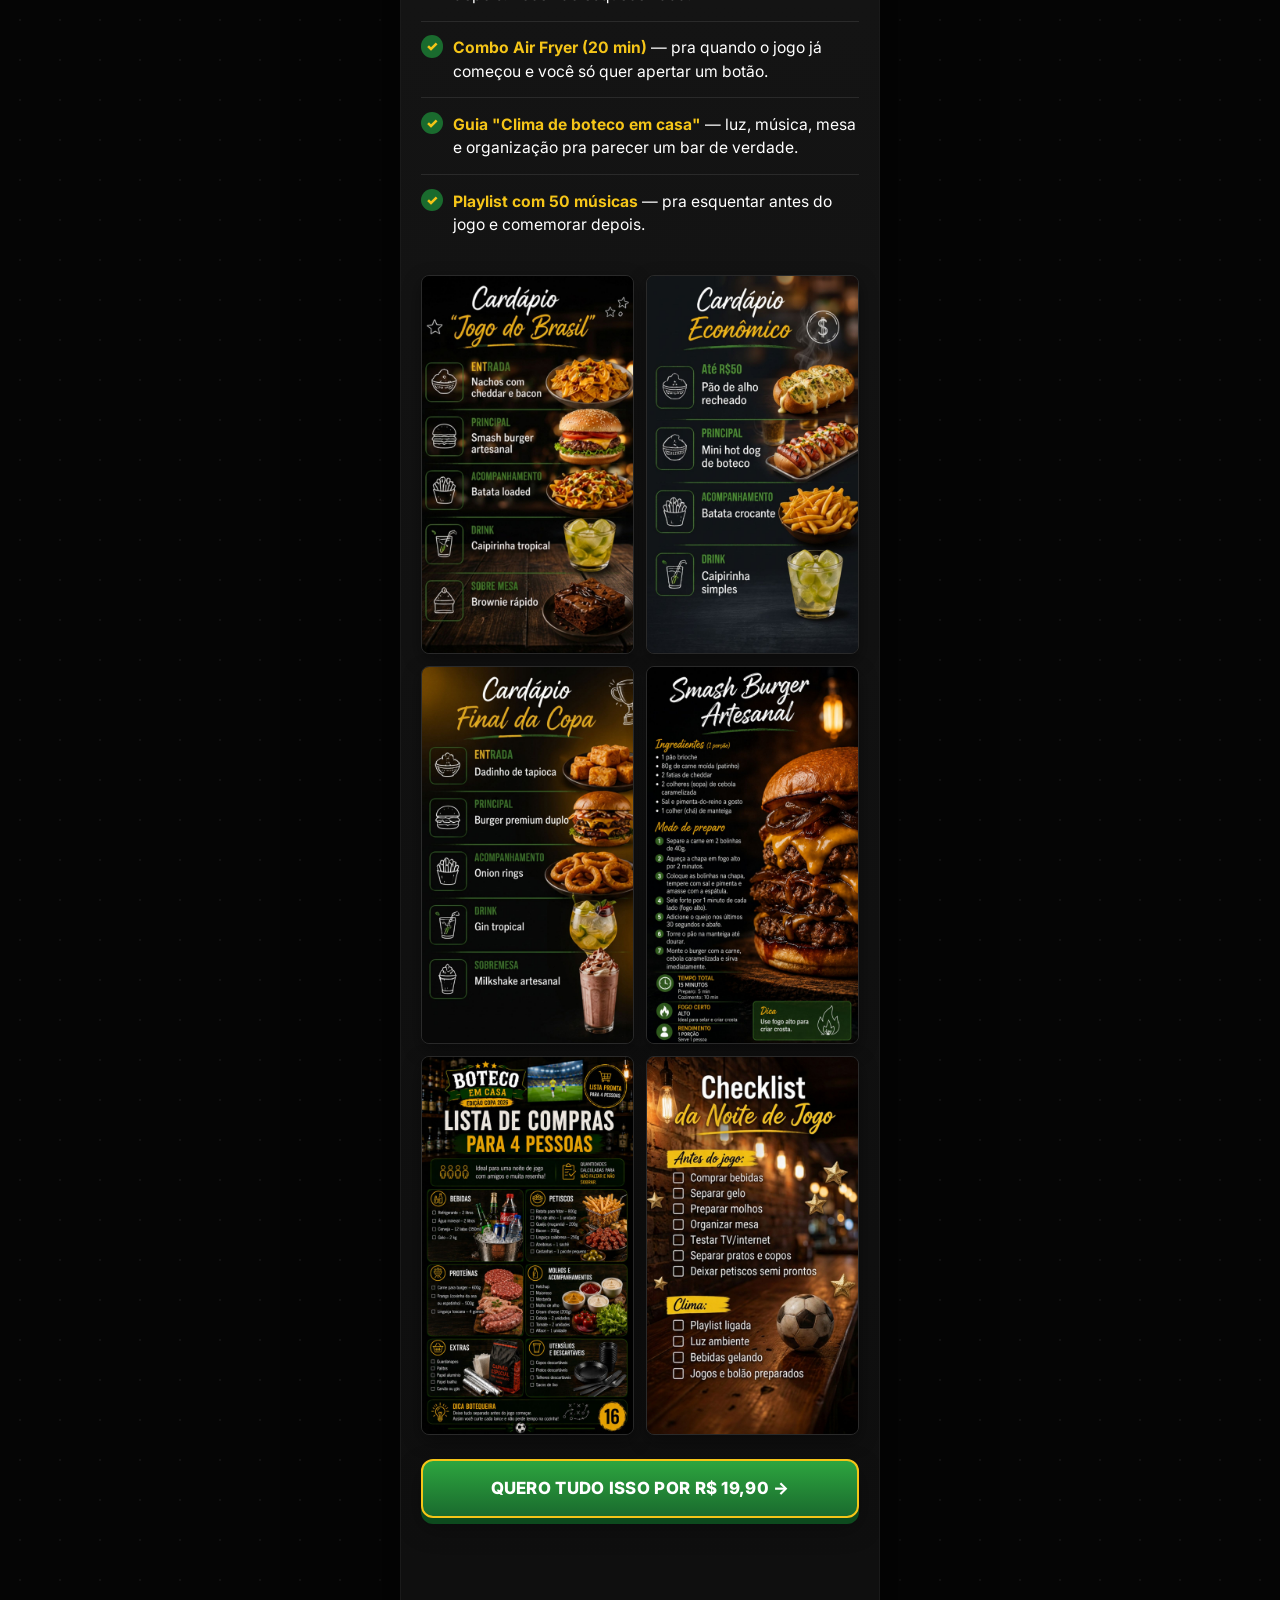
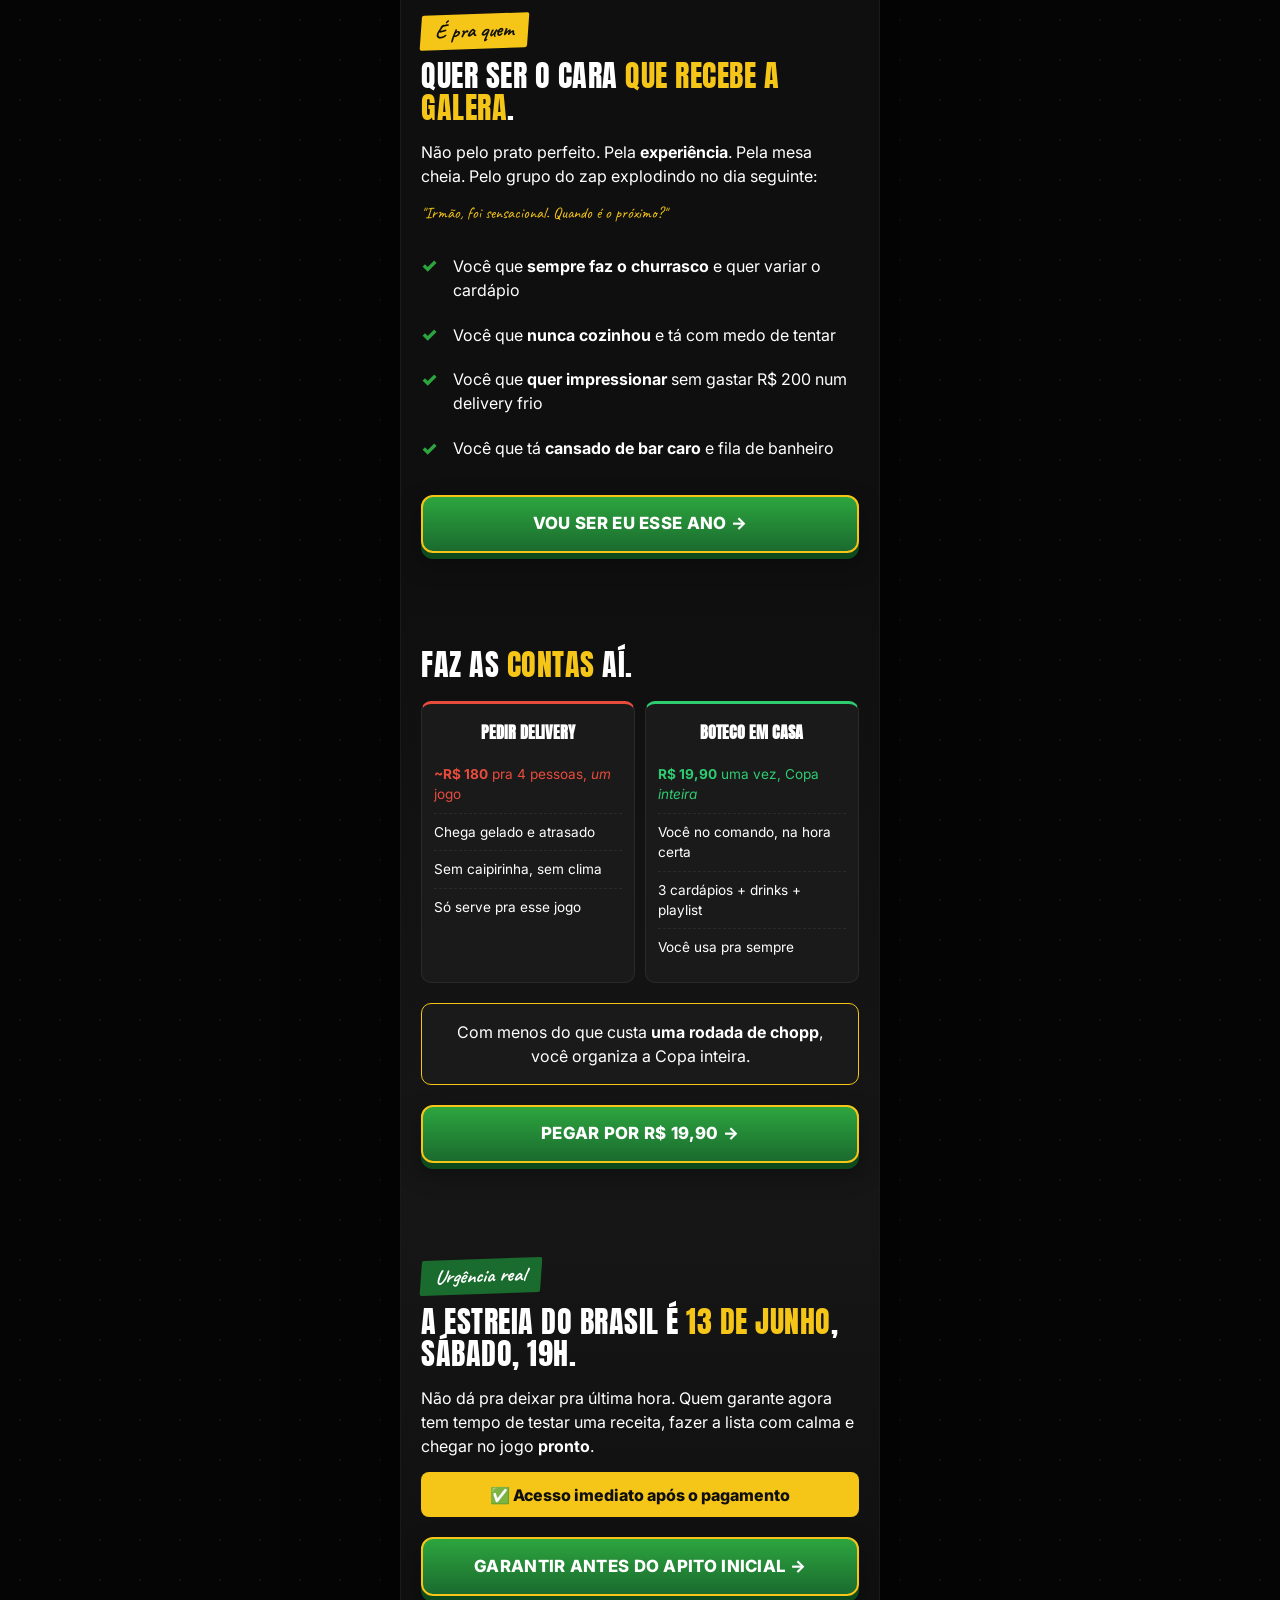
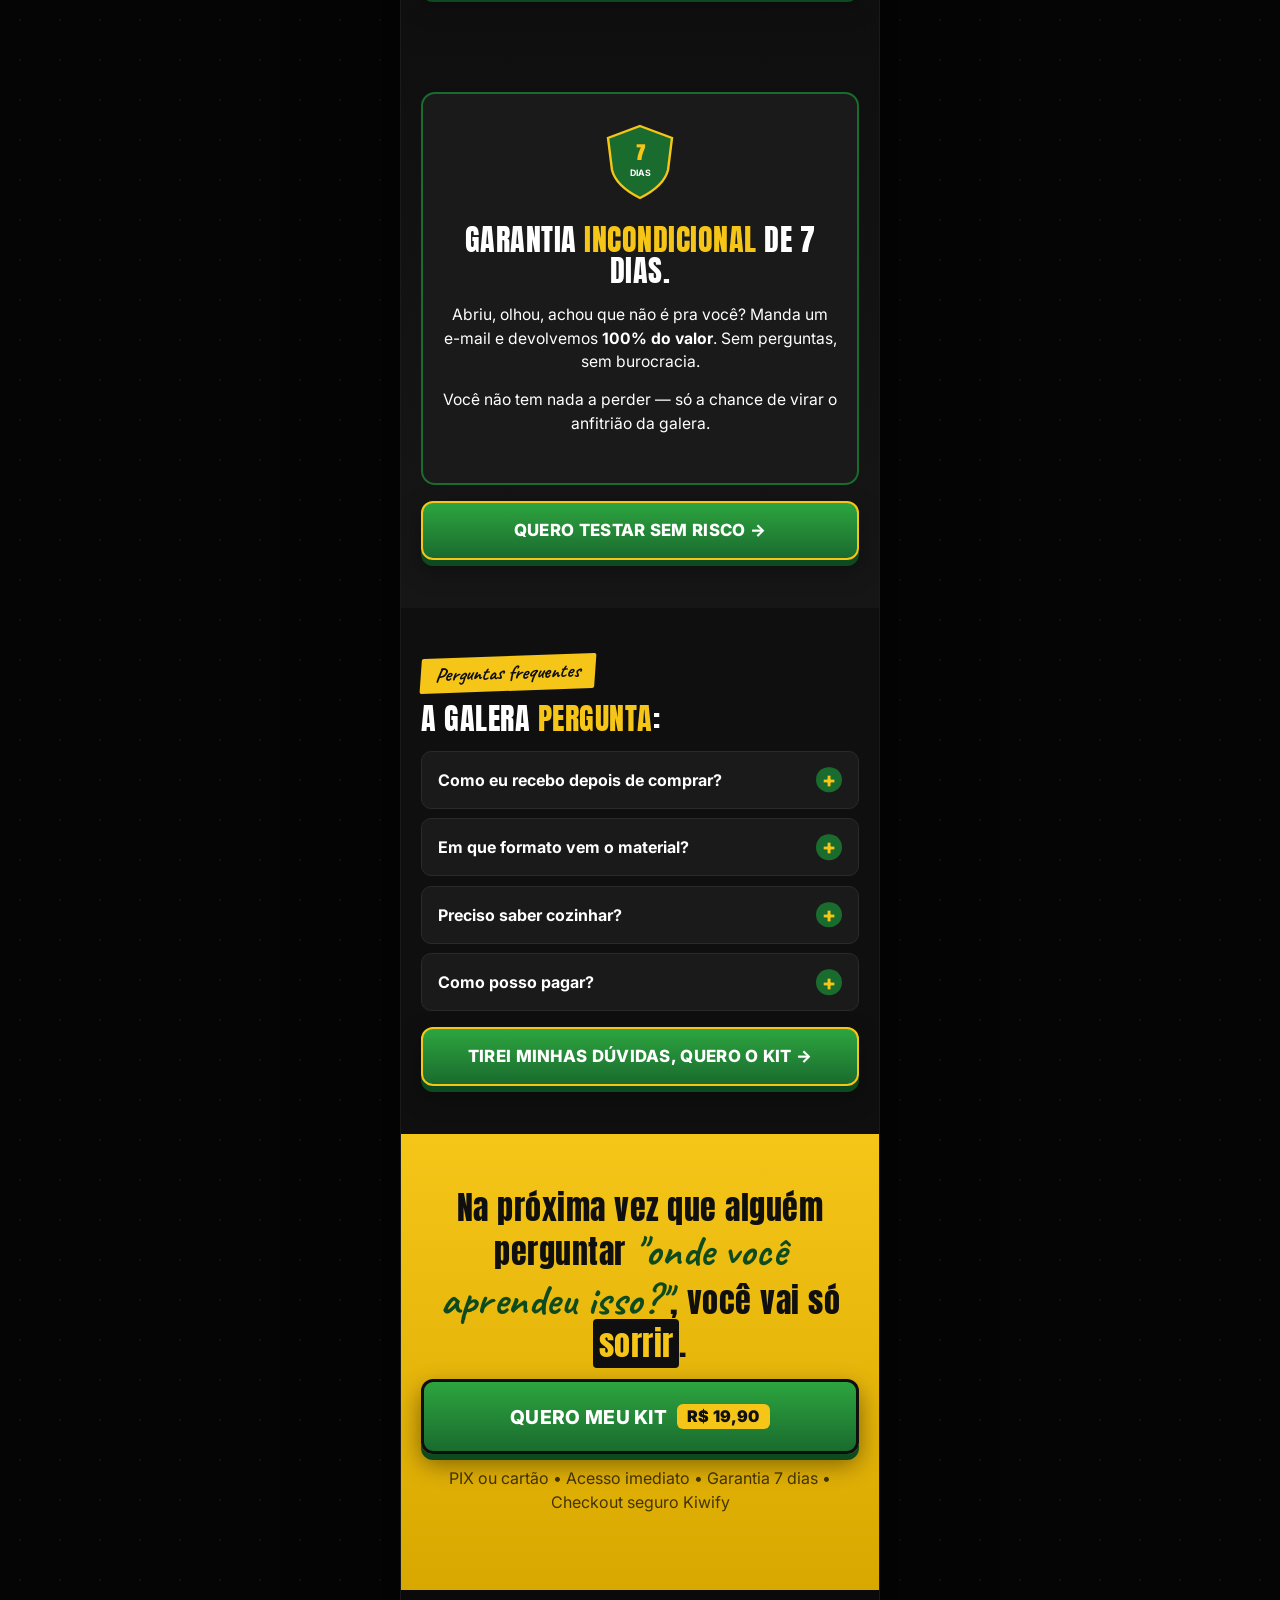
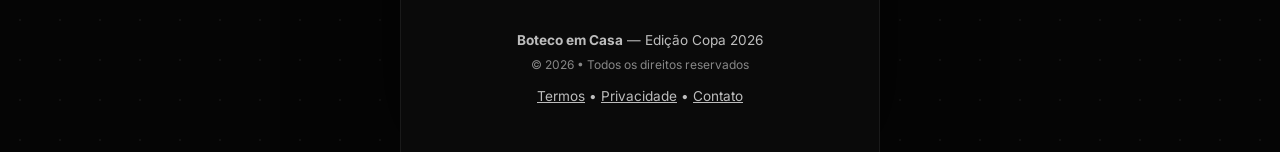
==== commit 9afbc017: "aponta para imagens jpeg comprimidas" ====
--- a/index.html
+++ b/index.html
@@ -6,11 +6,11 @@
 <title>Boteco em Casa — Transforme qualquer jogo da Copa 2026 em noite de boteco</title>
 <meta name="description" content="Receitas, cardápios, lista de compras e checklist pra você ser o anfitrião da galera na Copa 2026. R$ 19,90, acesso imediato.">
 <meta name="theme-color" content="#0f0f0f">
-
+<meta name="facebook-domain-verification" content="yukcml7wsowzoikmgw3kfm239ufggu" />
 <meta property="og:type" content="website">
 <meta property="og:title" content="Boteco em Casa — Edição Copa 2026">
 <meta property="og:description" content="O kit pra você virar o anfitrião da galera nos jogos da Copa. 50 receitas, 3 cardápios, lista de compras pronta. R$ 19,90.">
-<meta property="og:image" content="img/og-image.png">
+<meta property="og:image" content="img/og-image.jpeg">
 <meta property="og:locale" content="pt_BR">
 <meta name="twitter:card" content="summary_large_image">
 
@@ -45,7 +45,7 @@
 
   <!-- 1. HERO -->
   <section class="hero" id="hero">
-    <div class="hero__bg" style="background-image:url('img/primeira-foto.png')"></div>
+    <div class="hero__bg" style="background-image:url('img/primeira-foto.jpeg')"></div>
     <div class="hero__overlay"></div>
     <div class="hero__inner">
       <span class="badge">⭐ Edição Copa 2026 ⭐</span>
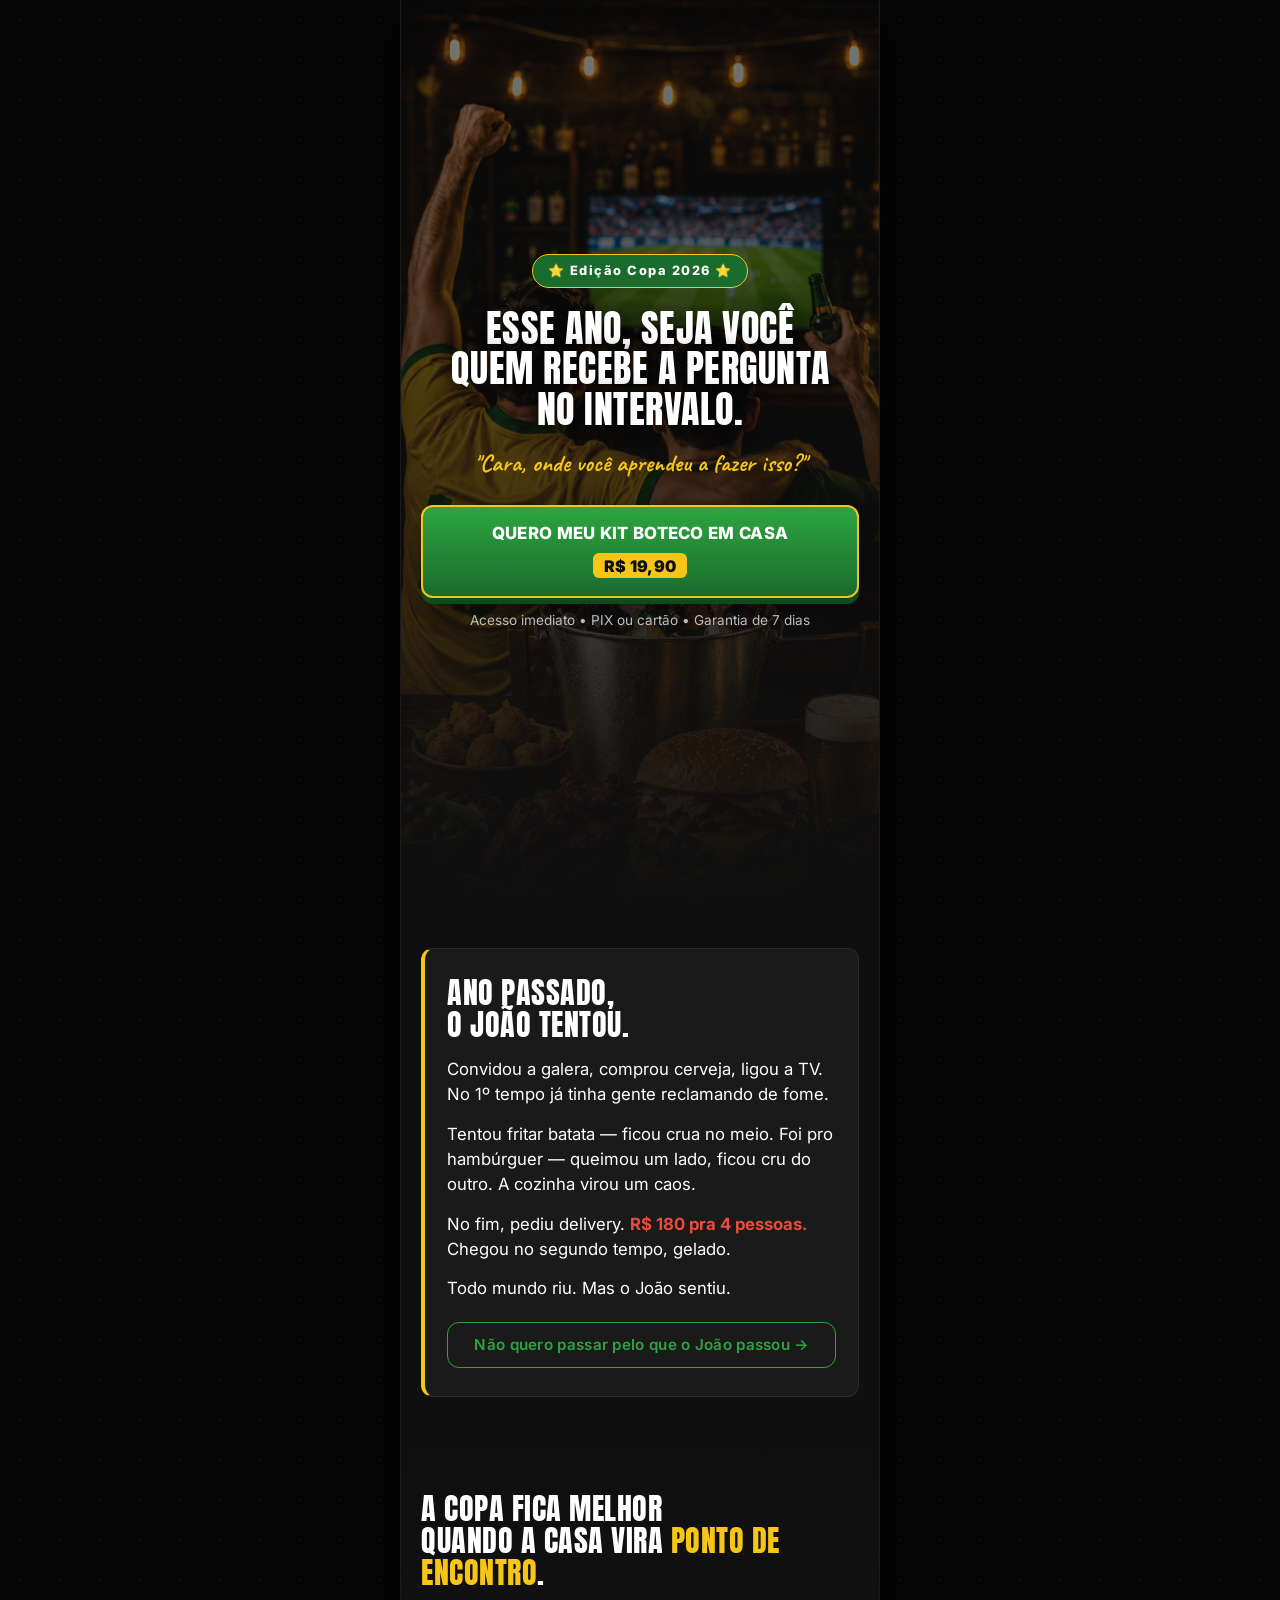
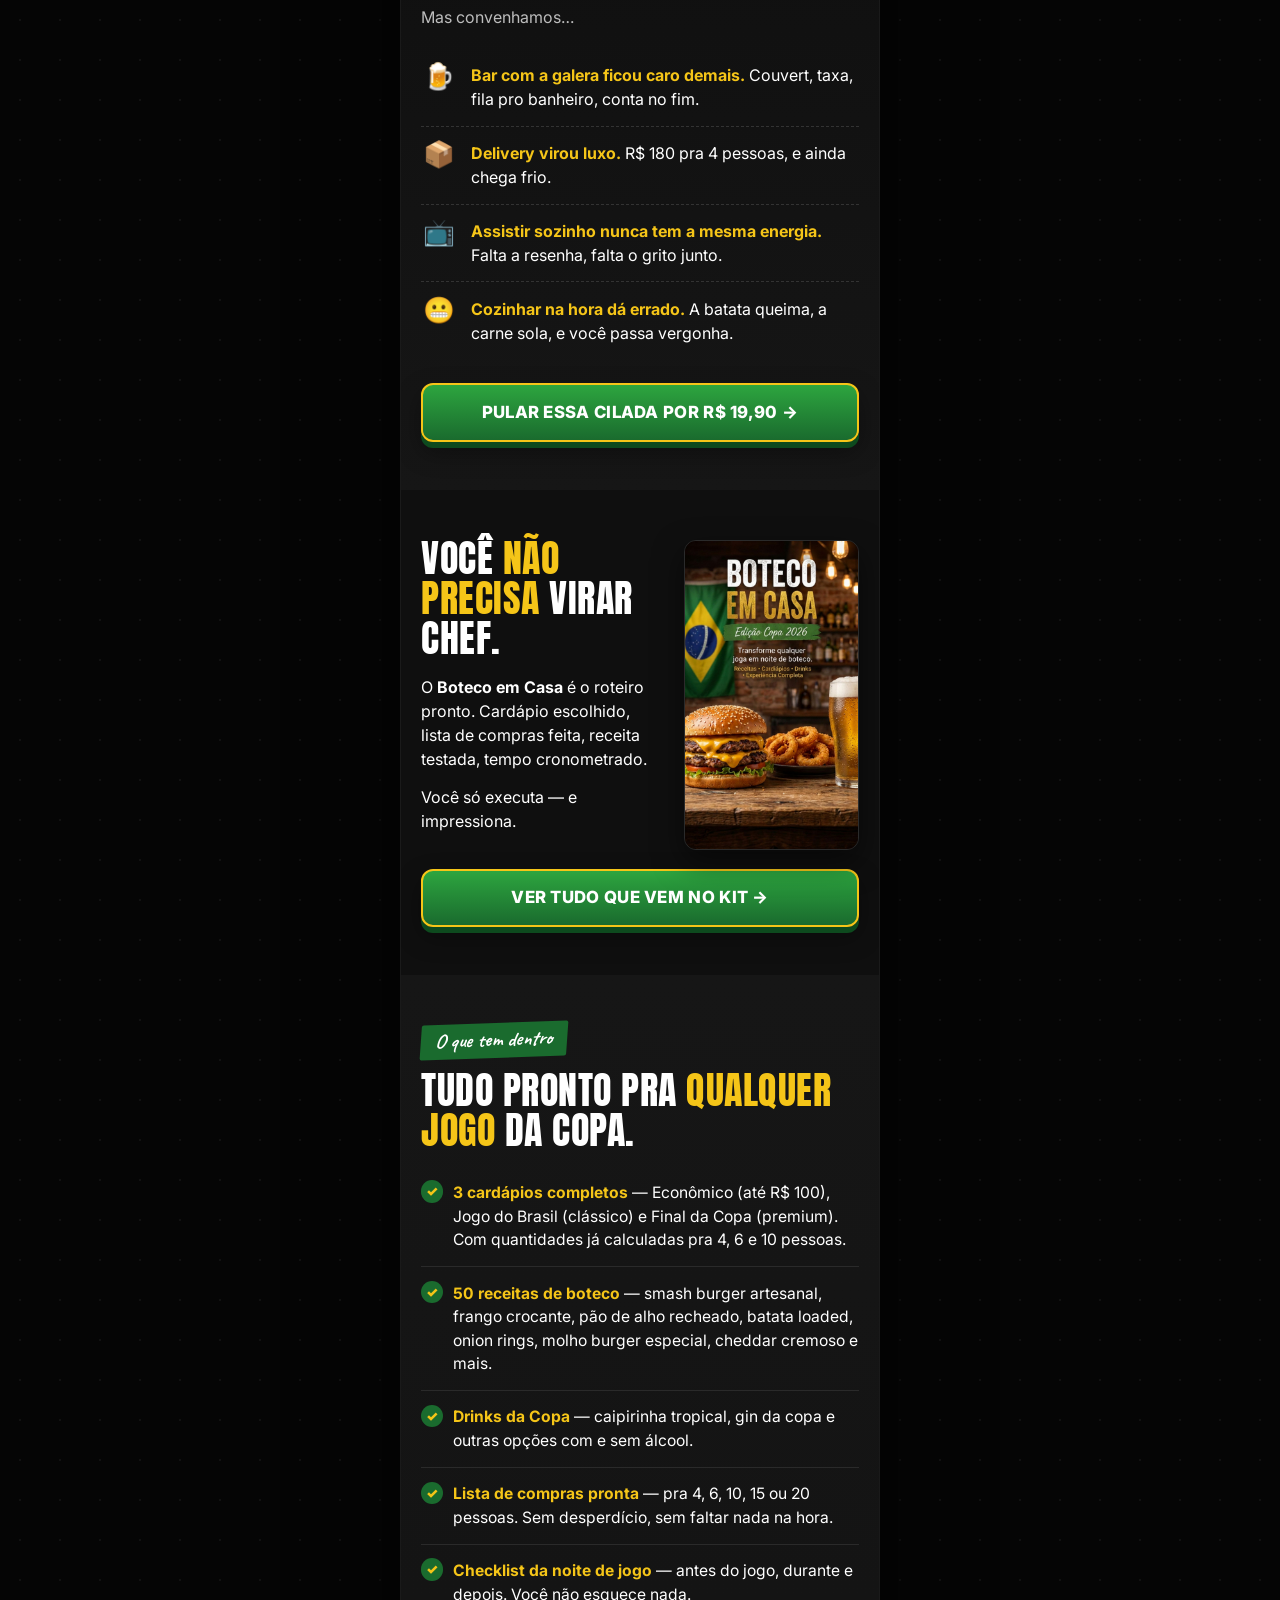
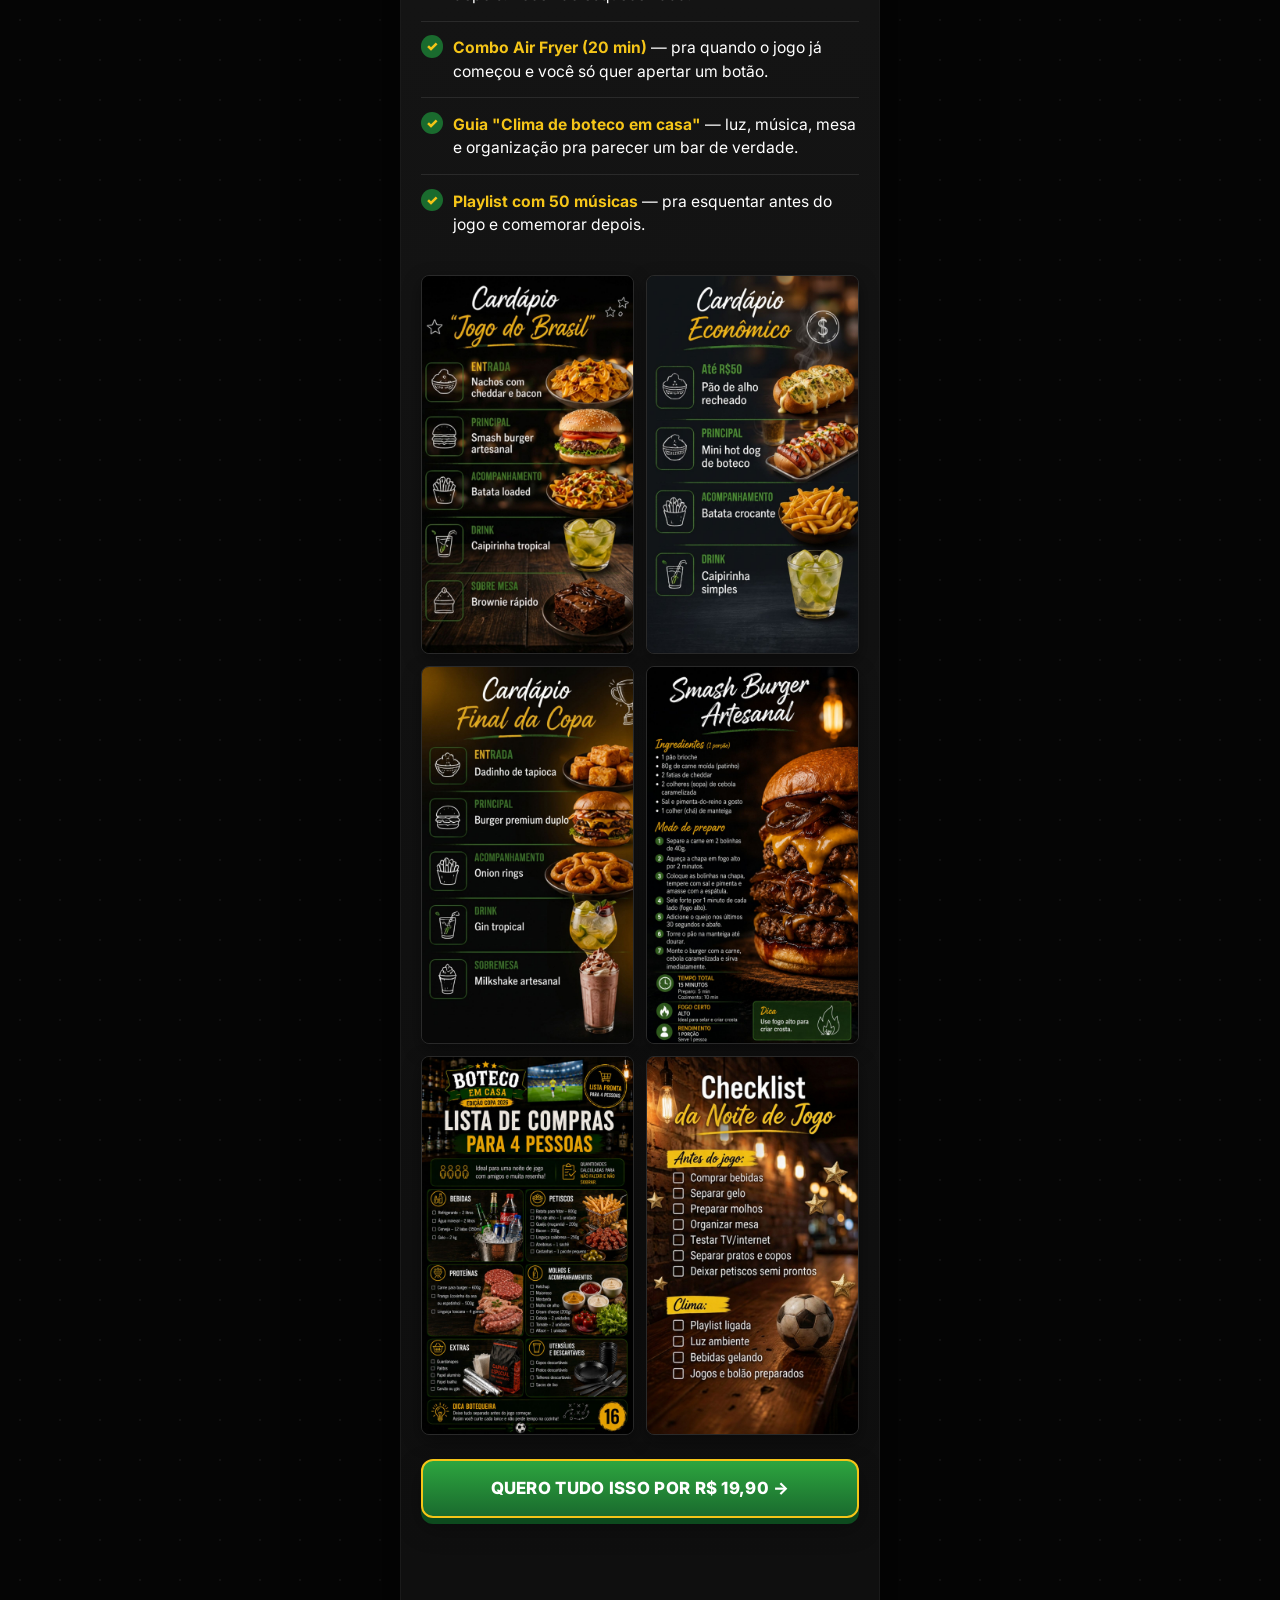
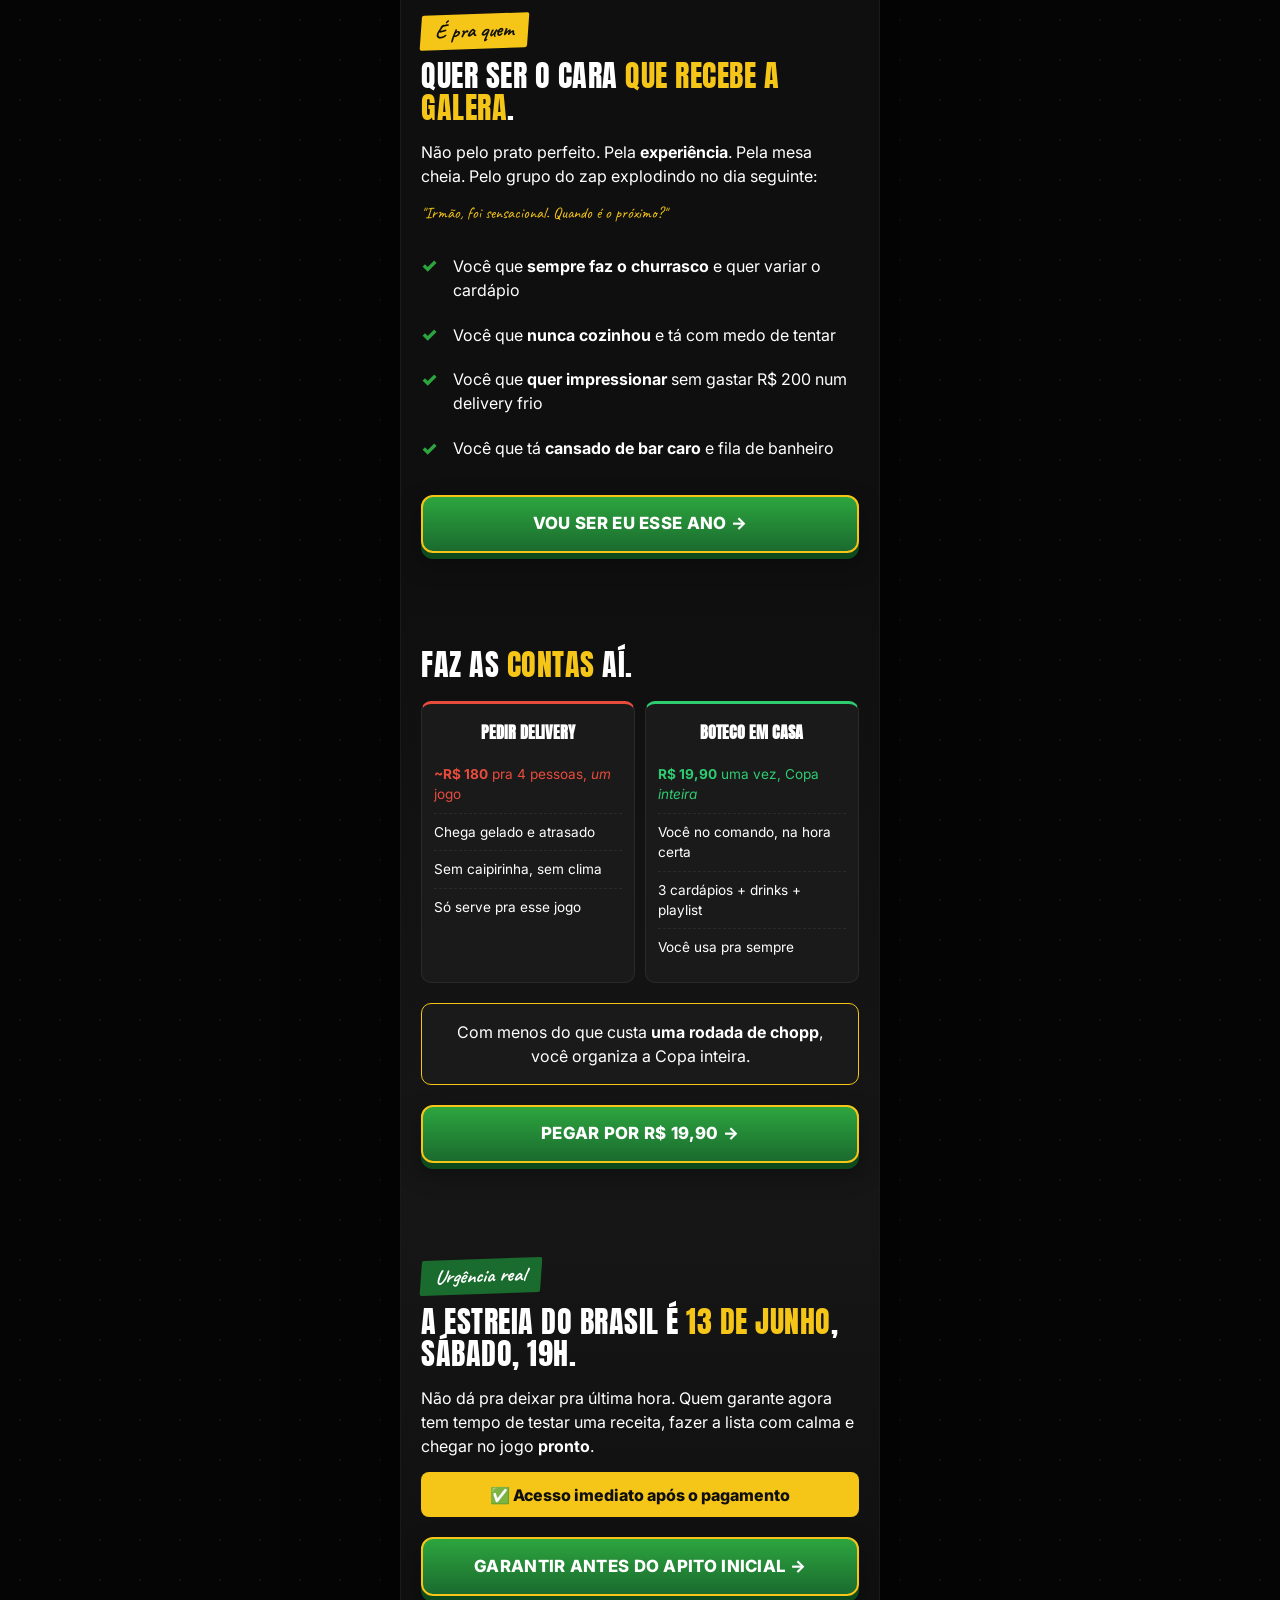
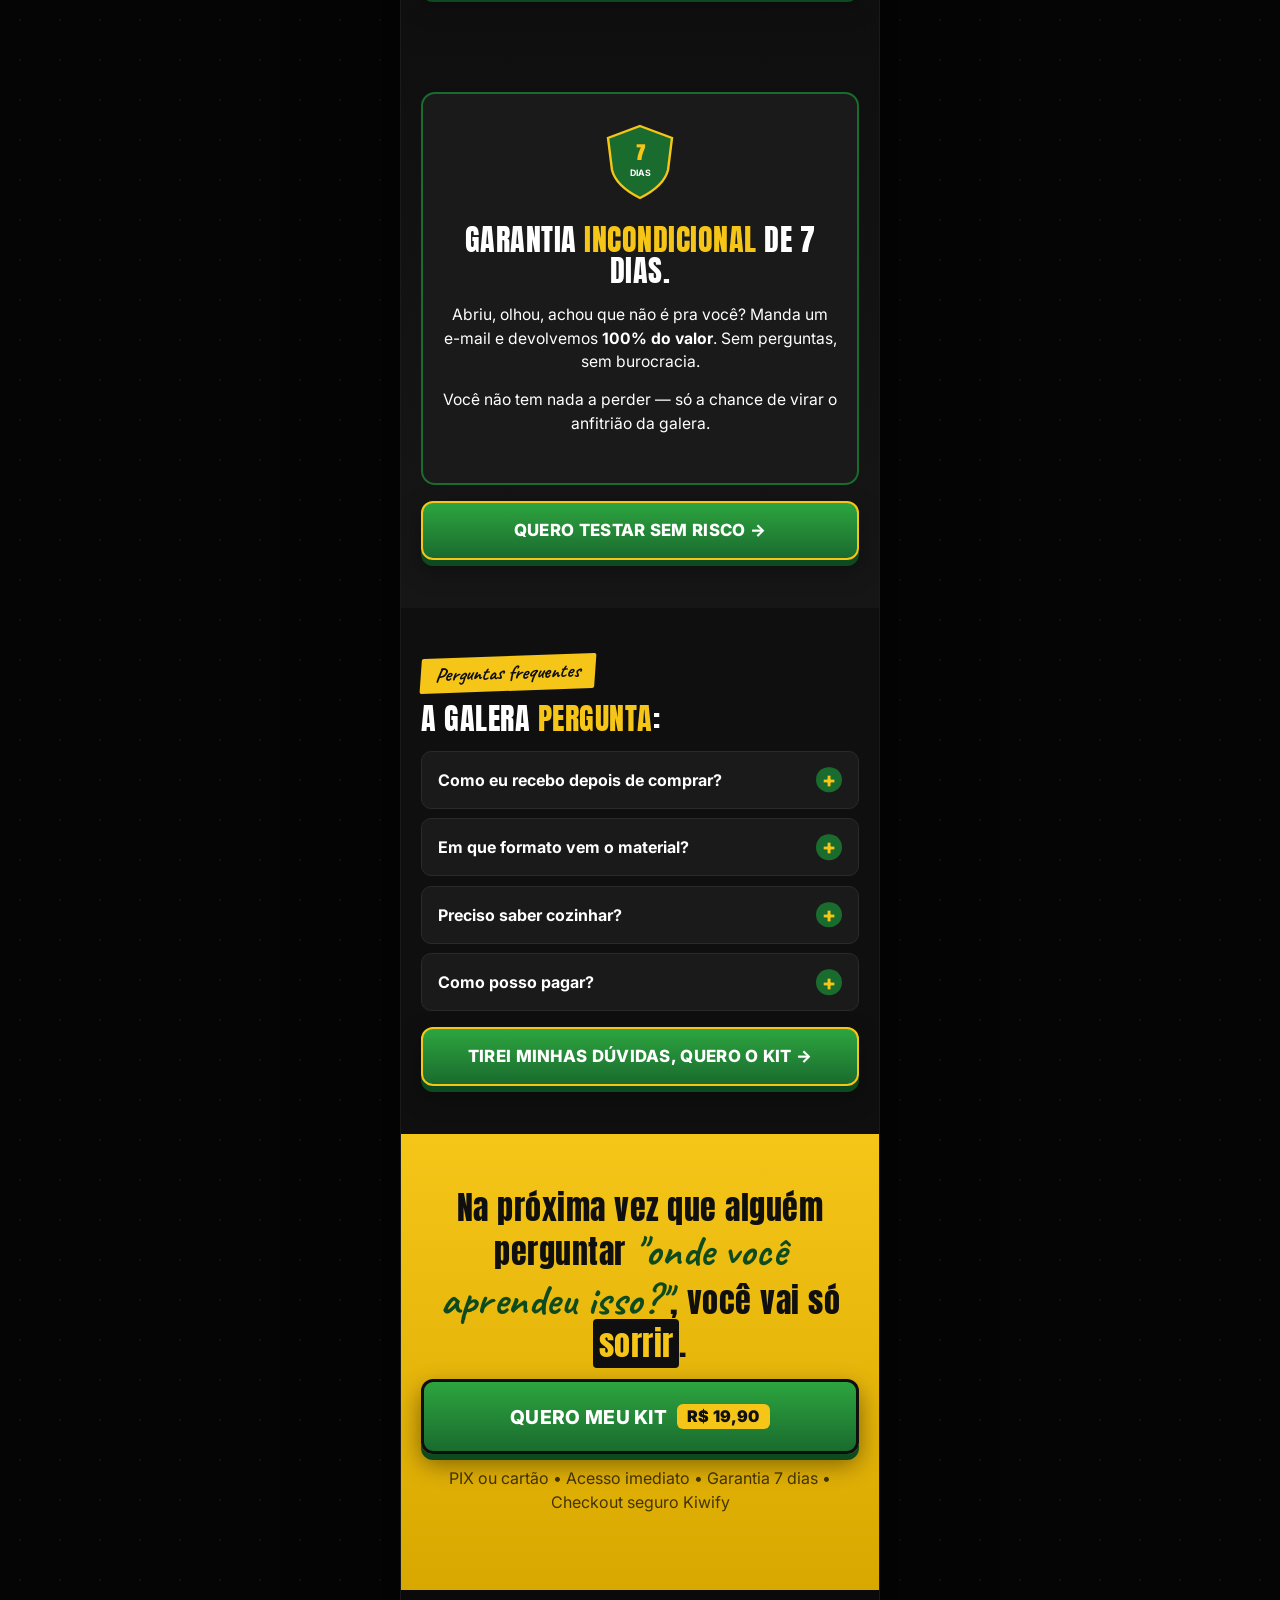
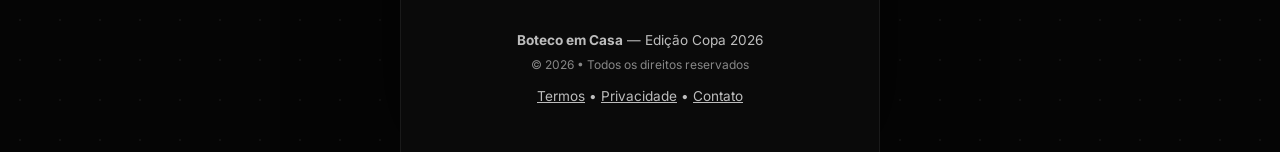
==== commit 33be6acb: "corrige extensao jpeg para jpg" ====
--- a/index.html
+++ b/index.html
@@ -10,7 +10,7 @@
 <meta property="og:type" content="website">
 <meta property="og:title" content="Boteco em Casa — Edição Copa 2026">
 <meta property="og:description" content="O kit pra você virar o anfitrião da galera nos jogos da Copa. 50 receitas, 3 cardápios, lista de compras pronta. R$ 19,90.">
-<meta property="og:image" content="img/og-image.jpeg">
+<meta property="og:image" content="img/og-image.jpg">
 <meta property="og:locale" content="pt_BR">
 <meta name="twitter:card" content="summary_large_image">
 
@@ -45,7 +45,7 @@
 
   <!-- 1. HERO -->
   <section class="hero" id="hero">
-    <div class="hero__bg" style="background-image:url('img/primeira-foto.jpeg')"></div>
+    <div class="hero__bg" style="background-image:url('img/primeira-foto.jpg')"></div>
     <div class="hero__overlay"></div>
     <div class="hero__inner">
       <span class="badge">⭐ Edição Copa 2026 ⭐</span>
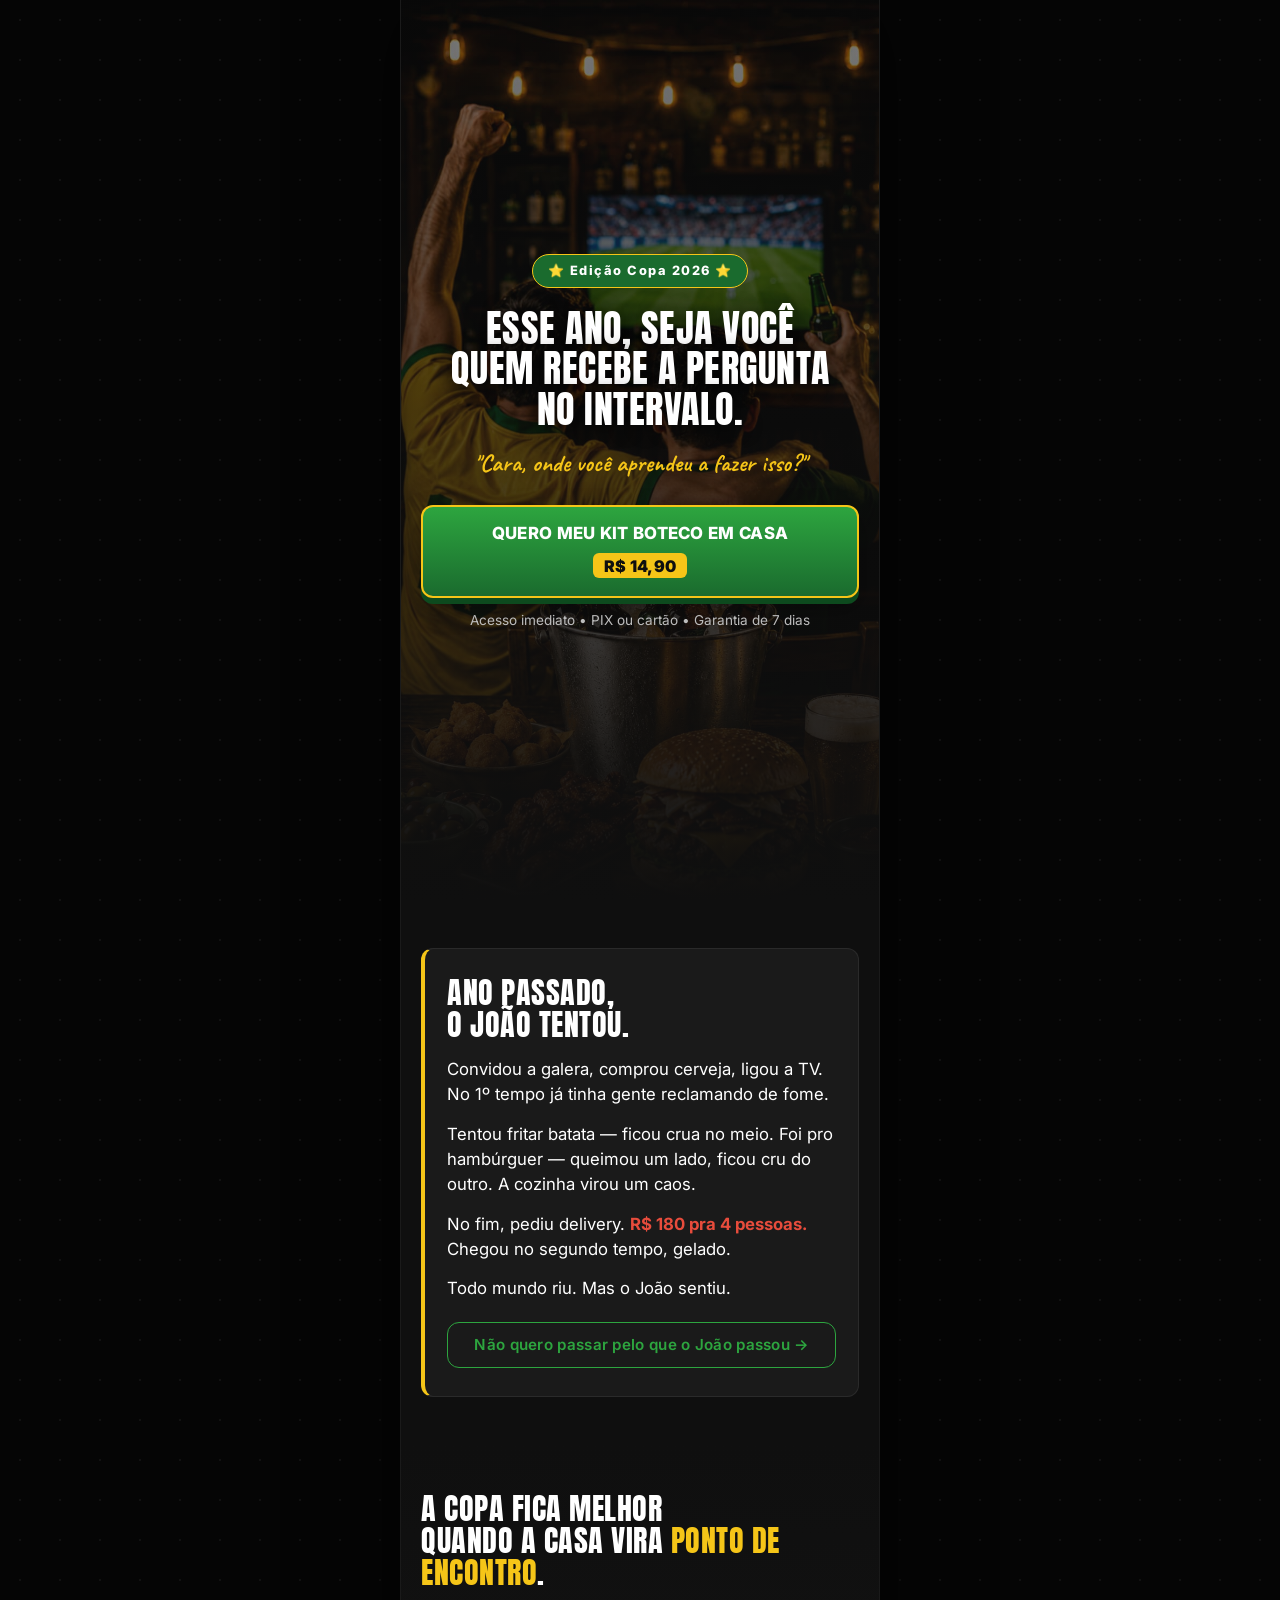
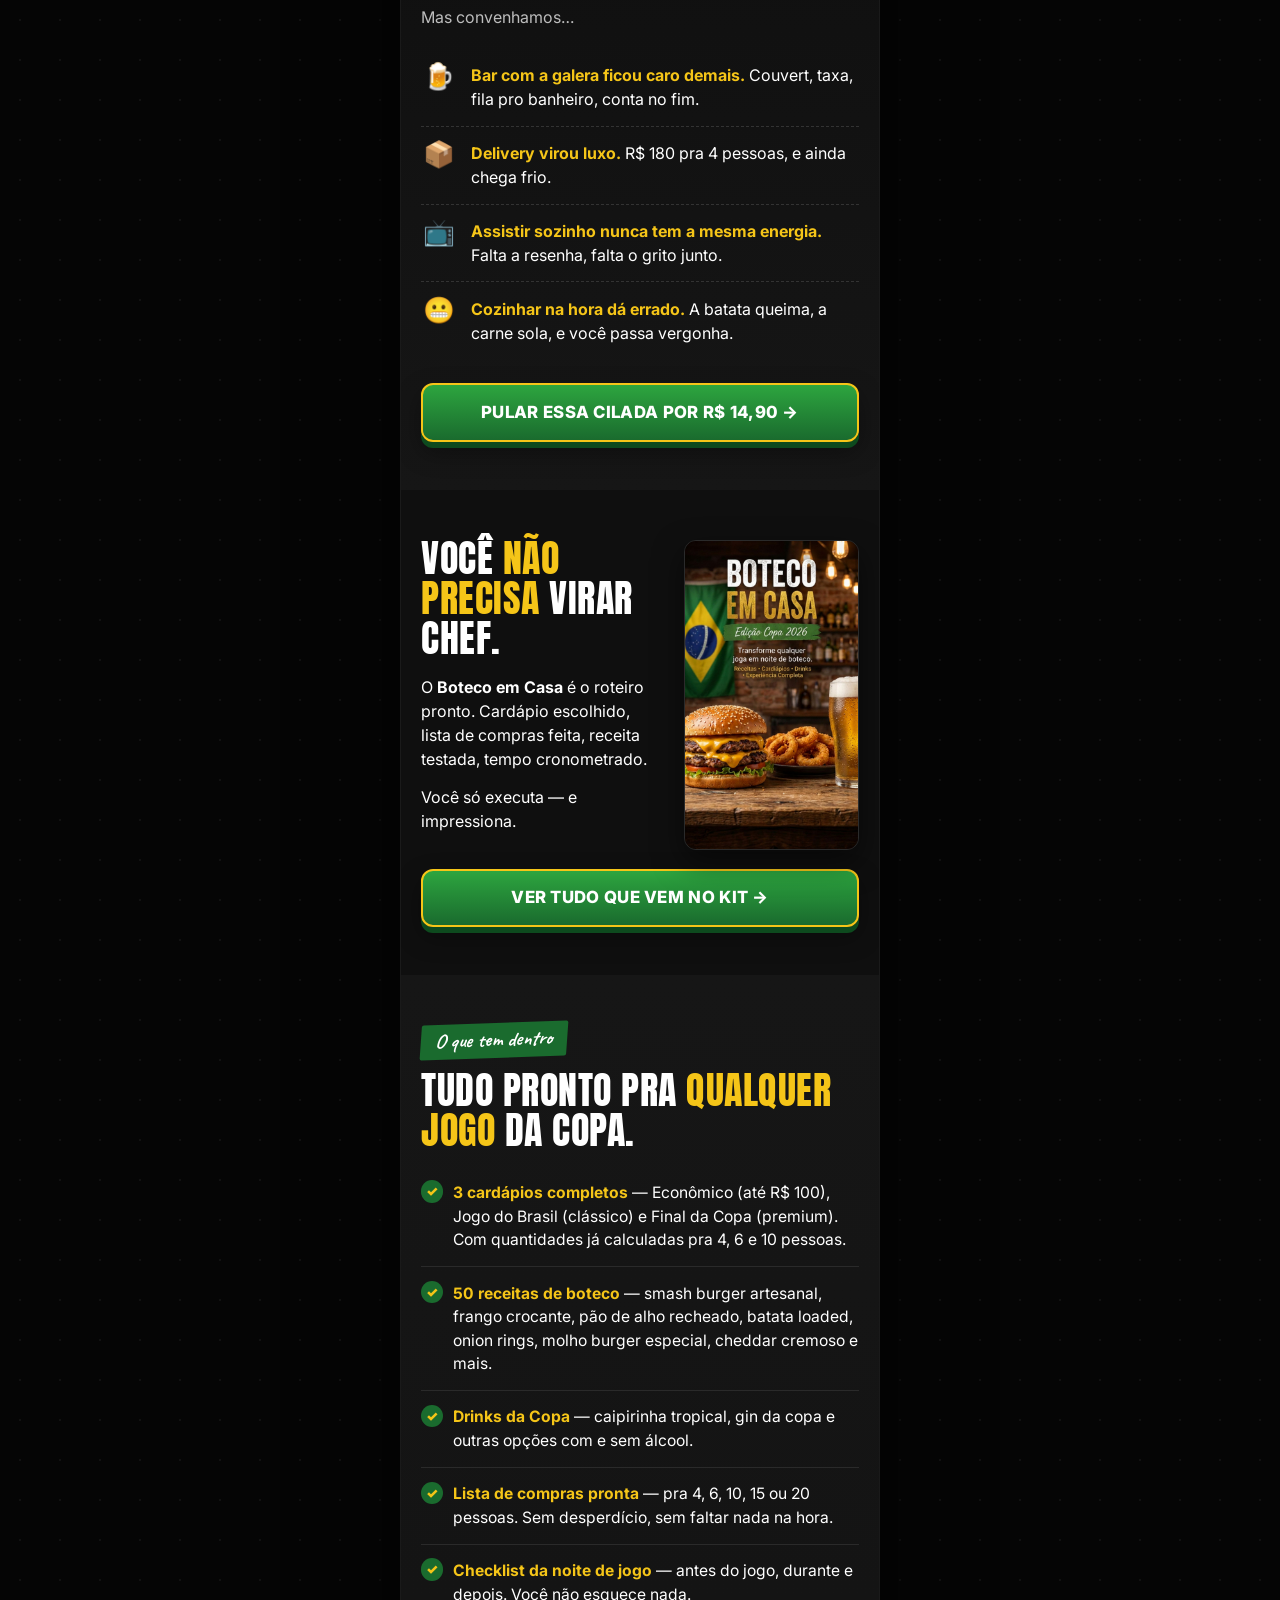
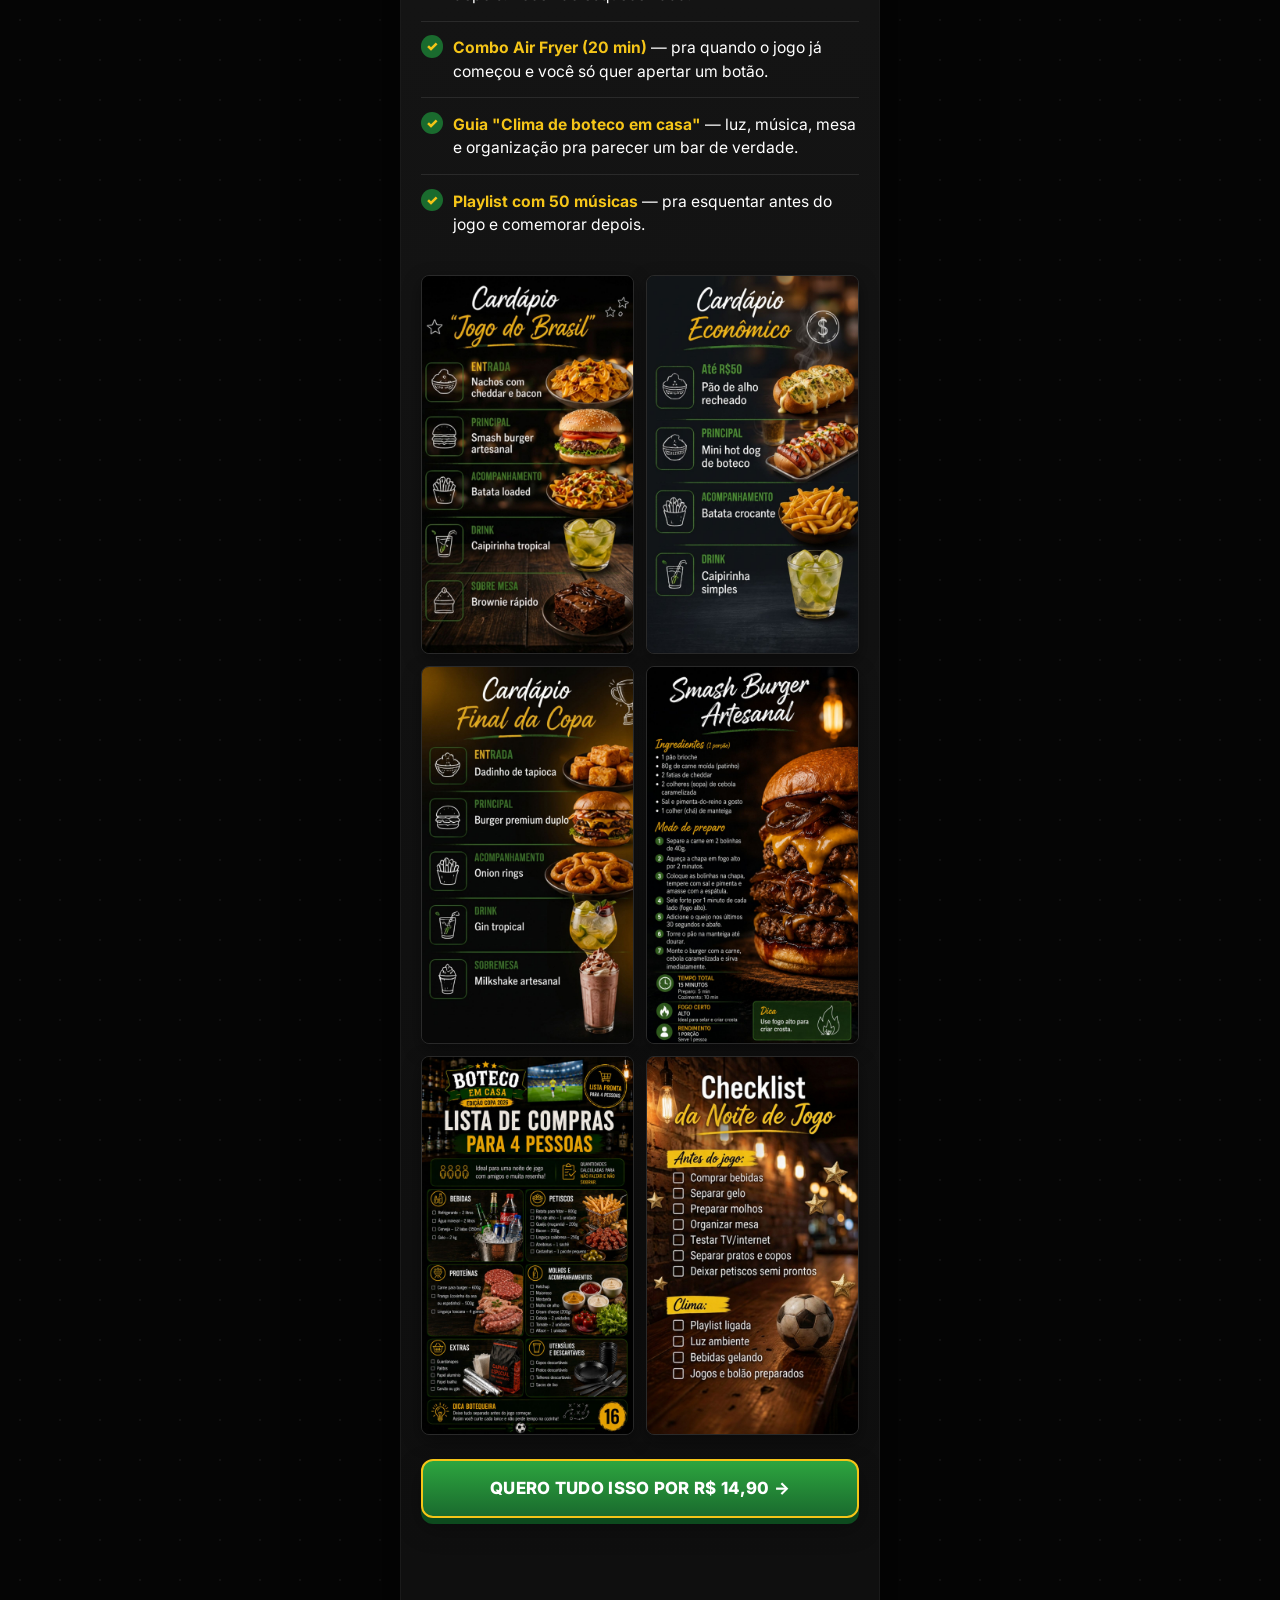
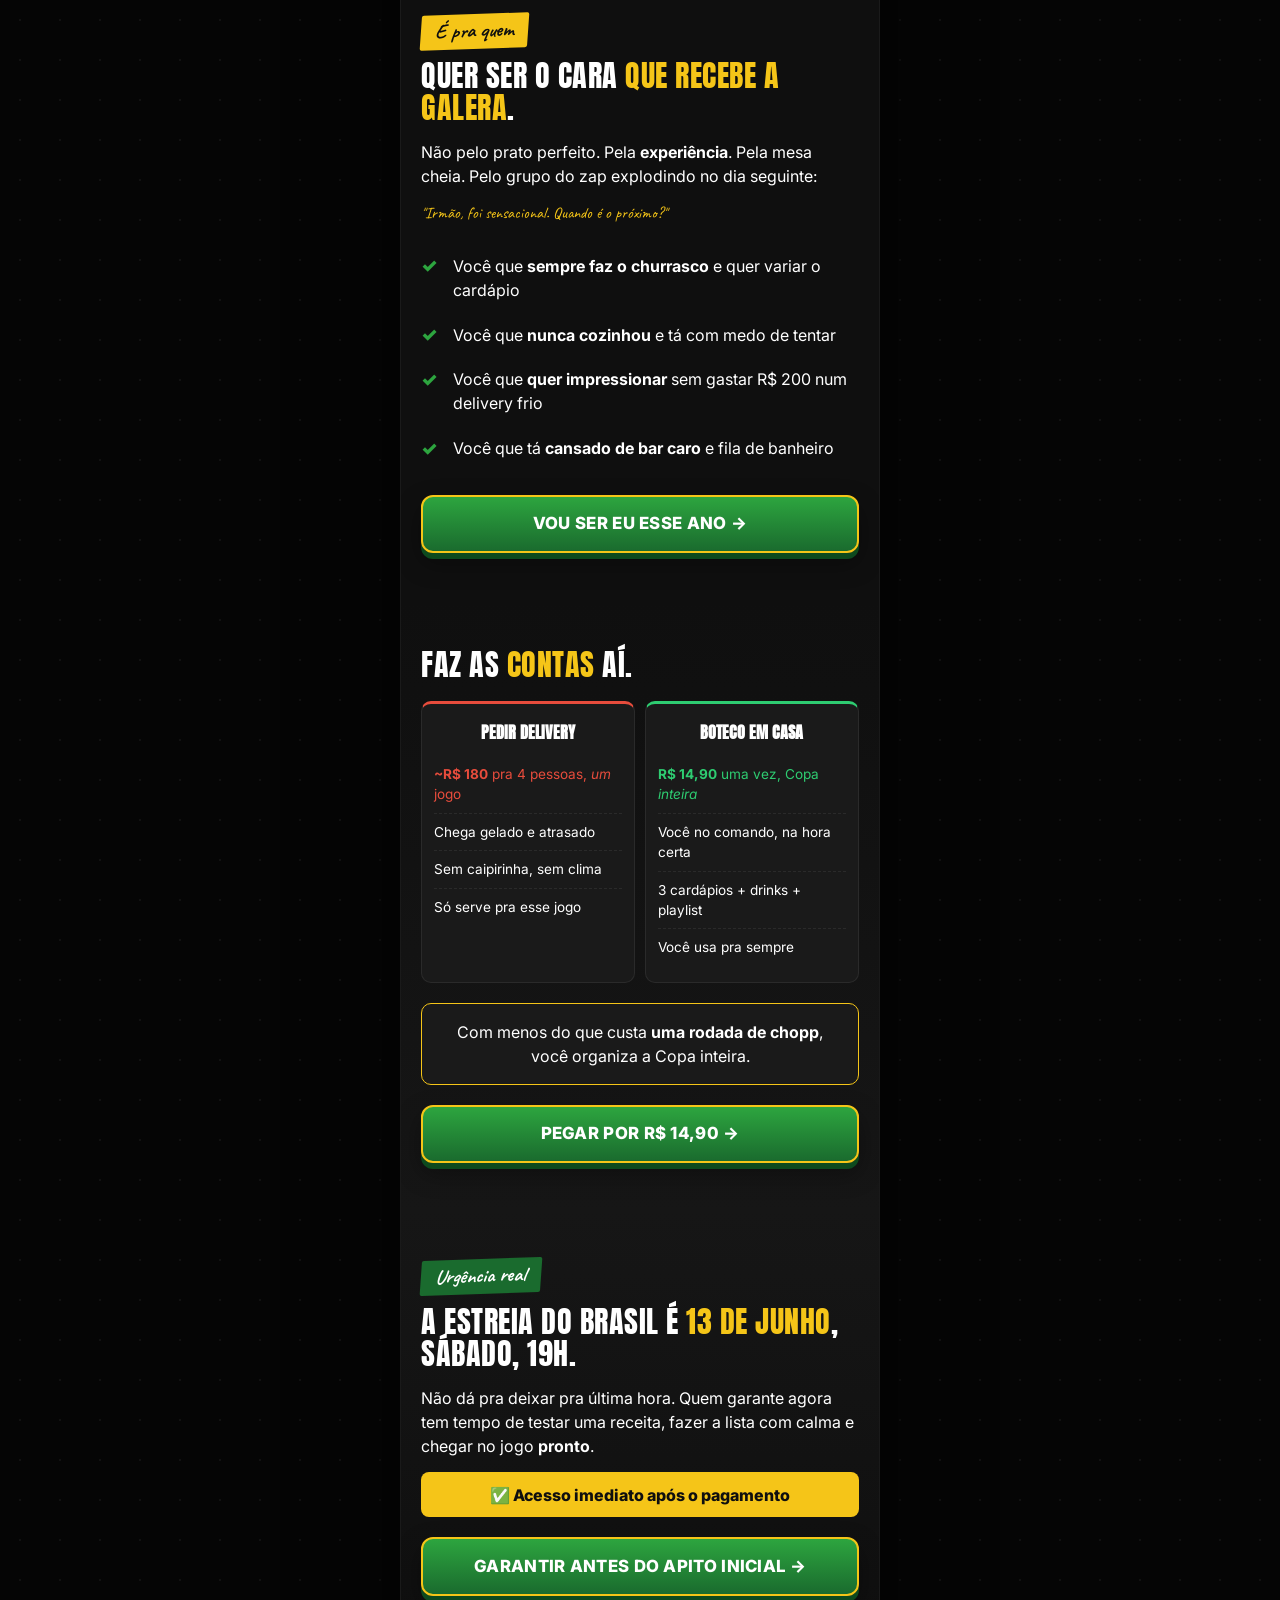
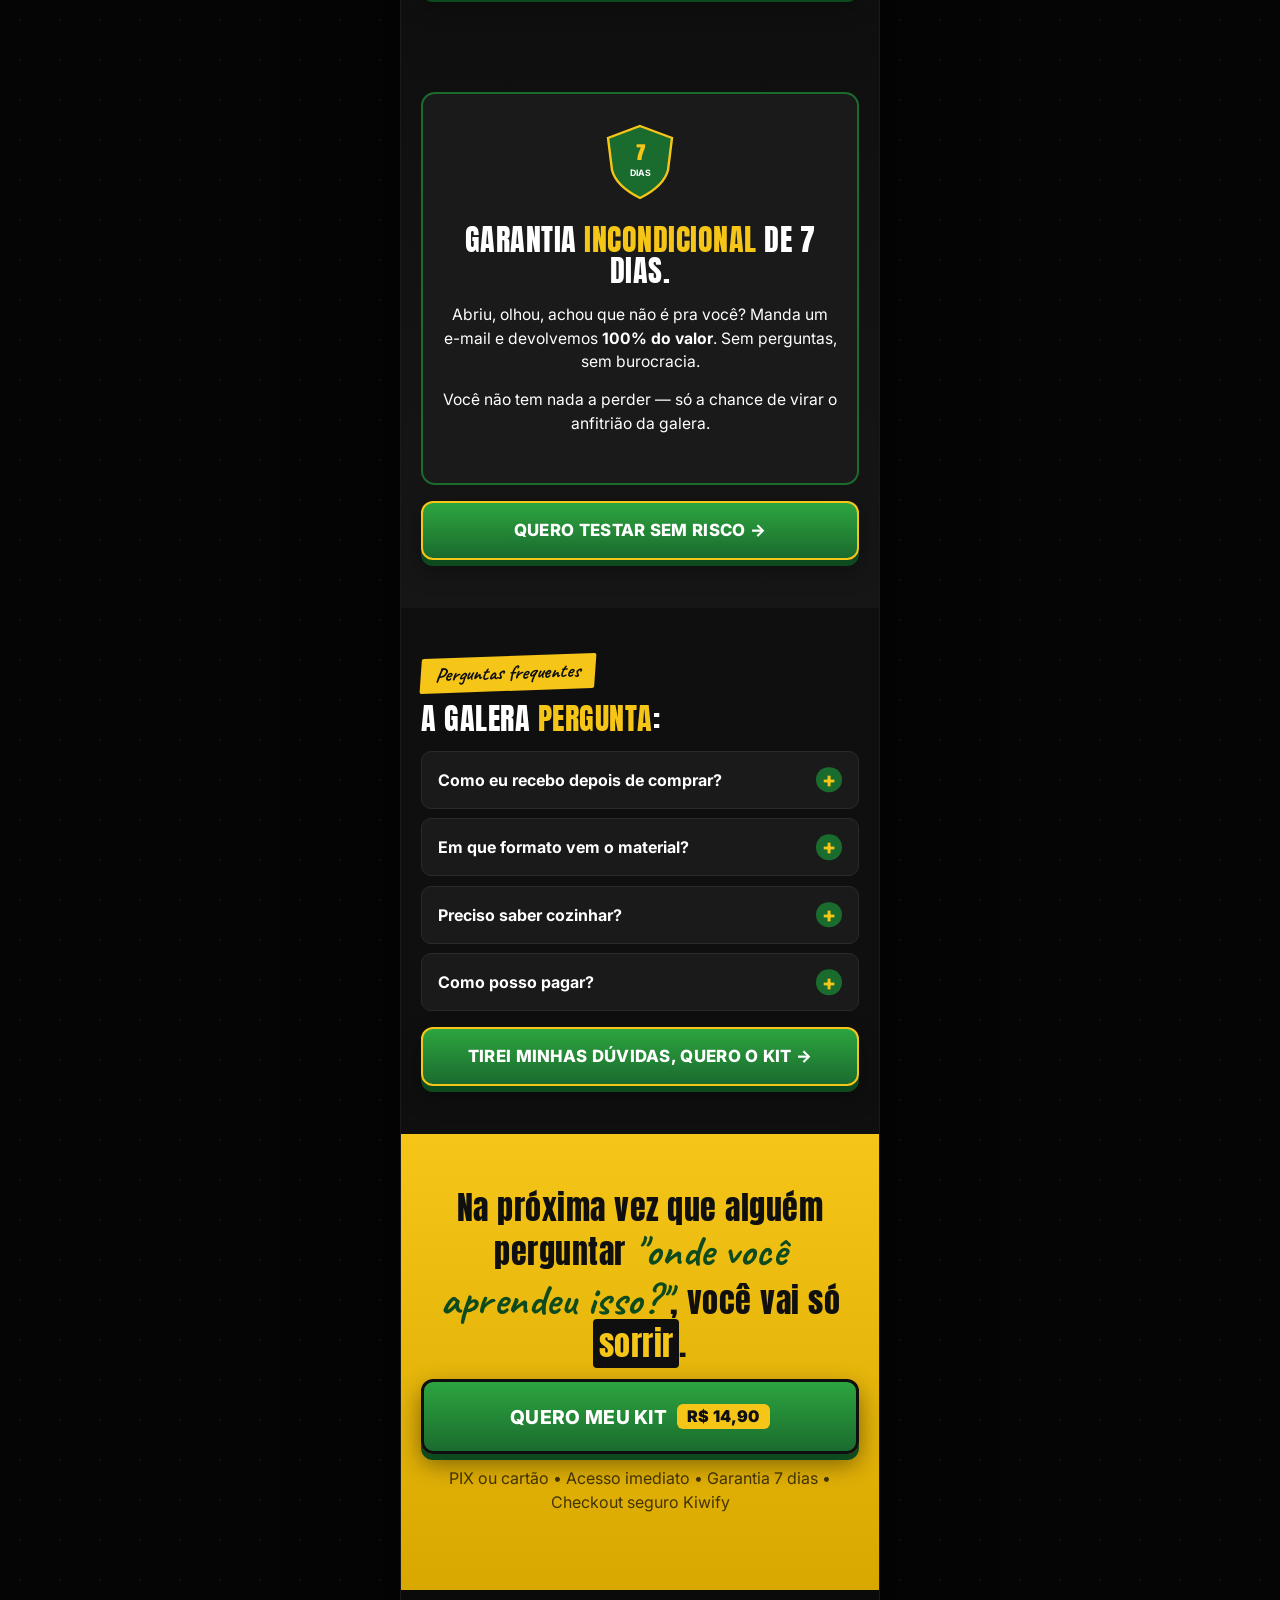
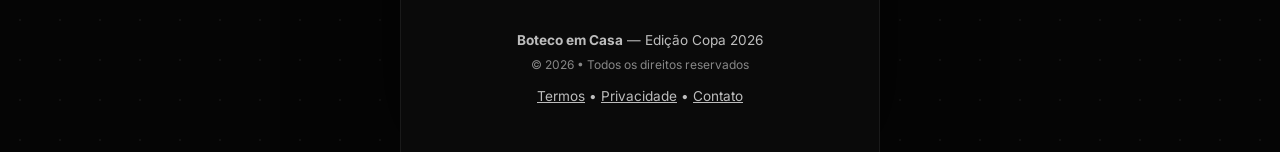
==== commit 6b199b06: "anti-clone: ofusca CTAs e adiciona copyright" ====
--- a/index.html
+++ b/index.html
@@ -1,15 +1,33 @@
 <!doctype html>
+<!--
+  ============================================================
+  Boteco em Casa — Edição Copa 2026
+  Site oficial: https://boteco-em-casa.shop
+  Proprietário: Ruan Bruggemann (ruan.gyovanna@gmail.com)
+  Criado em: 2026-05-30
+  © 2026 — Todos os direitos reservados.
+
+  Esta página, seu código, sua copy, suas imagens e estrutura
+  são propriedade intelectual do autor acima identificado.
+  Reprodução, cópia, espelhamento ou uso comercial sem
+  autorização configura violação da Lei 9.610/98 (Direitos
+  Autorais) e do Marco Civil da Internet (Lei 12.965/14),
+  sujeitando o infrator a notificação extrajudicial, takedown
+  via DMCA e ação judicial cabível.
+  ============================================================
+-->
 <html lang="pt-BR">
 <head>
 <meta charset="utf-8">
 <meta name="viewport" content="width=device-width, initial-scale=1, maximum-scale=5">
 <title>Boteco em Casa — Transforme qualquer jogo da Copa 2026 em noite de boteco</title>
-<meta name="description" content="Receitas, cardápios, lista de compras e checklist pra você ser o anfitrião da galera na Copa 2026. R$ 19,90, acesso imediato.">
+<meta name="description" content="Receitas, cardápios, lista de compras e checklist pra você ser o anfitrião da galera na Copa 2026. R$ 14,90, acesso imediato.">
 <meta name="theme-color" content="#0f0f0f">
 <meta name="facebook-domain-verification" content="yukcml7wsowzoikmgw3kfm239ufggu" />
+
 <meta property="og:type" content="website">
 <meta property="og:title" content="Boteco em Casa — Edição Copa 2026">
-<meta property="og:description" content="O kit pra você virar o anfitrião da galera nos jogos da Copa. 50 receitas, 3 cardápios, lista de compras pronta. R$ 19,90.">
+<meta property="og:description" content="O kit pra você virar o anfitrião da galera nos jogos da Copa. 50 receitas, 3 cardápios, lista de compras pronta. R$ 14,90.">
 <meta property="og:image" content="img/og-image.jpg">
 <meta property="og:locale" content="pt_BR">
 <meta name="twitter:card" content="summary_large_image">
@@ -33,7 +51,7 @@
   content_name: 'Boteco em Casa - Edição Copa 2026',
   content_category: 'info-produto',
   content_ids: ['boteco-em-casa-copa-2026'],
-  value: 19.90,
+  value: 14.90,
   currency: 'BRL'
 });
 </script>
@@ -51,9 +69,9 @@
       <span class="badge">⭐ Edição Copa 2026 ⭐</span>
       <h1 class="h-anton">Esse ano, seja você<br>quem recebe a pergunta<br>no intervalo.</h1>
       <p class="script-yellow">"Cara, onde você aprendeu a fazer isso?"</p>
-      <a class="btn btn--primary" href="https://pay.kiwify.com.br/IXT0o9p">
+      <a class="btn btn--primary" href="javascript:void(0)" data-cta="buy">
         Quero meu kit Boteco em Casa
-        <span class="btn__price">R$ 19,90</span>
+        <span class="btn__price">R$ 14,90</span>
       </a>
       <p class="micro">Acesso imediato • PIX ou cartão • Garantia de 7 dias</p>
     </div>
@@ -67,7 +85,7 @@
       <p>Tentou fritar batata — ficou crua no meio. Foi pro hambúrguer — queimou um lado, ficou cru do outro. A cozinha virou um caos.</p>
       <p>No fim, pediu delivery. <strong class="danger">R$ 180 pra 4 pessoas.</strong> Chegou no segundo tempo, gelado.</p>
       <p>Todo mundo riu. Mas o João sentiu.</p>
-      <a class="btn btn--ghost" href="https://pay.kiwify.com.br/IXT0o9p">Não quero passar pelo que o João passou →</a>
+      <a class="btn btn--ghost" href="javascript:void(0)" data-cta="buy">Não quero passar pelo que o João passou →</a>
     </div>
   </section>
 
@@ -81,7 +99,7 @@
       <li><span class="pain-list__icon">📺</span><div><strong>Assistir sozinho nunca tem a mesma energia.</strong> Falta a resenha, falta o grito junto.</div></li>
       <li><span class="pain-list__icon">😬</span><div><strong>Cozinhar na hora dá errado.</strong> A batata queima, a carne sola, e você passa vergonha.</div></li>
     </ul>
-    <a class="btn btn--primary" href="https://pay.kiwify.com.br/IXT0o9p">Pular essa cilada por R$ 19,90 →</a>
+    <a class="btn btn--primary" href="javascript:void(0)" data-cta="buy">Pular essa cilada por R$ 14,90 →</a>
   </section>
 
   <!-- 4. VIRADA / APRESENTAÇÃO -->
@@ -96,7 +114,7 @@
         <img src="img/capa-produto.jpg" alt="Capa do kit Boteco em Casa — Edição Copa 2026" loading="lazy" decoding="async">
       </div>
     </div>
-    <a class="btn btn--primary" href="https://pay.kiwify.com.br/IXT0o9p">Ver tudo que vem no kit →</a>
+    <a class="btn btn--primary" href="javascript:void(0)" data-cta="buy">Ver tudo que vem no kit →</a>
   </section>
 
   <!-- 5. O QUE TEM DENTRO -->
@@ -140,7 +158,7 @@
       <img src="img/checklist.jpg" alt="Checklist da noite de jogo" loading="lazy" decoding="async">
     </div>
 
-    <a class="btn btn--primary" href="https://pay.kiwify.com.br/IXT0o9p">Quero tudo isso por R$ 19,90 →</a>
+    <a class="btn btn--primary" href="javascript:void(0)" data-cta="buy">Quero tudo isso por R$ 14,90 →</a>
   </section>
 
   <!-- 6. PRA QUEM É -->
@@ -155,7 +173,7 @@
       <li>Você que <strong>quer impressionar</strong> sem gastar R$ 200 num delivery frio</li>
       <li>Você que tá <strong>cansado de bar caro</strong> e fila de banheiro</li>
     </ul>
-    <a class="btn btn--primary" href="https://pay.kiwify.com.br/IXT0o9p">Vou ser eu esse ano →</a>
+    <a class="btn btn--primary" href="javascript:void(0)" data-cta="buy">Vou ser eu esse ano →</a>
   </section>
 
   <!-- 7. ANCORAGEM DE VALOR -->
@@ -174,7 +192,7 @@
       <div class="compare__col compare__col--good">
         <h3>Boteco em Casa</h3>
         <ul>
-          <li class="good"><strong>R$ 19,90</strong> uma vez, Copa <em>inteira</em></li>
+          <li class="good"><strong>R$ 14,90</strong> uma vez, Copa <em>inteira</em></li>
           <li>Você no comando, na hora certa</li>
           <li>3 cardápios + drinks + playlist</li>
           <li>Você usa pra sempre</li>
@@ -182,7 +200,7 @@
       </div>
     </div>
     <p class="anchor">Com menos do que custa <strong>uma rodada de chopp</strong>, você organiza a Copa inteira.</p>
-    <a class="btn btn--primary" href="https://pay.kiwify.com.br/IXT0o9p">Pegar por R$ 19,90 →</a>
+    <a class="btn btn--primary" href="javascript:void(0)" data-cta="buy">Pegar por R$ 14,90 →</a>
   </section>
 
   <!-- 8. URGÊNCIA -->
@@ -198,7 +216,7 @@
     </div>
 
     <p class="stamp">✅ Acesso imediato após o pagamento</p>
-    <a class="btn btn--primary" href="https://pay.kiwify.com.br/IXT0o9p">Garantir antes do apito inicial →</a>
+    <a class="btn btn--primary" href="javascript:void(0)" data-cta="buy">Garantir antes do apito inicial →</a>
   </section>
 
   <!-- 9. GARANTIA -->
@@ -215,7 +233,7 @@
       <p>Abriu, olhou, achou que não é pra você? Manda um e-mail e devolvemos <strong>100% do valor</strong>. Sem perguntas, sem burocracia.</p>
       <p>Você não tem nada a perder — só a chance de virar o anfitrião da galera.</p>
     </div>
-    <a class="btn btn--primary" href="https://pay.kiwify.com.br/IXT0o9p">Quero testar sem risco →</a>
+    <a class="btn btn--primary" href="javascript:void(0)" data-cta="buy">Quero testar sem risco →</a>
   </section>
 
   <!-- 10. FAQ -->
@@ -240,15 +258,15 @@
       <p>PIX ou cartão de crédito à vista, direto no checkout seguro da Kiwify. Aprovação em segundos.</p>
     </details>
 
-    <a class="btn btn--primary" href="https://pay.kiwify.com.br/IXT0o9p">Tirei minhas dúvidas, quero o kit →</a>
+    <a class="btn btn--primary" href="javascript:void(0)" data-cta="buy">Tirei minhas dúvidas, quero o kit →</a>
   </section>
 
   <!-- 11. CTA FINAL -->
   <section class="block block--final">
     <h2 class="h-anton">Na próxima vez que alguém perguntar <span class="script-inline">"onde você aprendeu isso?"</span>, você vai só <span class="yellow-final">sorrir</span>.</h2>
-    <a class="btn btn--giant" href="https://pay.kiwify.com.br/IXT0o9p">
+    <a class="btn btn--giant" href="javascript:void(0)" data-cta="buy">
       Quero meu kit
-      <span class="btn__price">R$ 19,90</span>
+      <span class="btn__price">R$ 14,90</span>
     </a>
     <p class="micro micro--dark">PIX ou cartão • Acesso imediato • Garantia 7 dias • Checkout seguro Kiwify</p>
   </section>
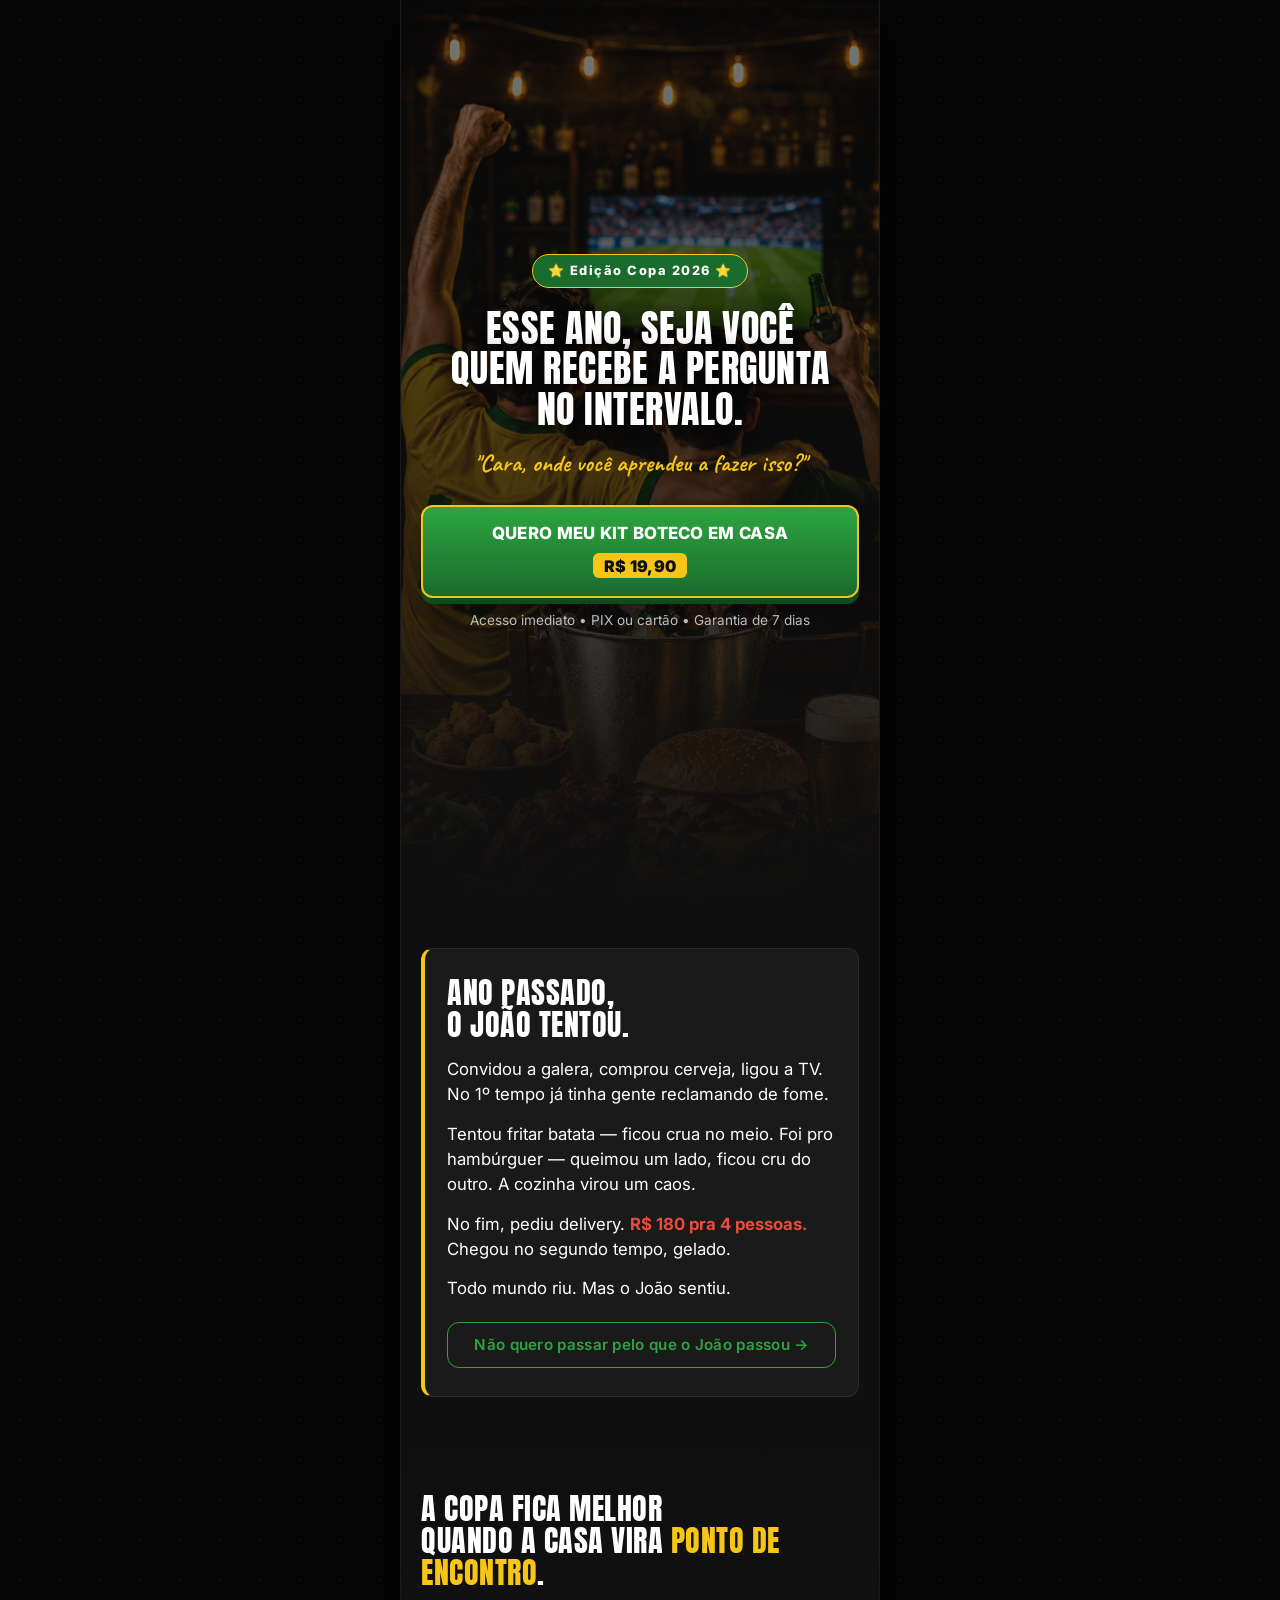
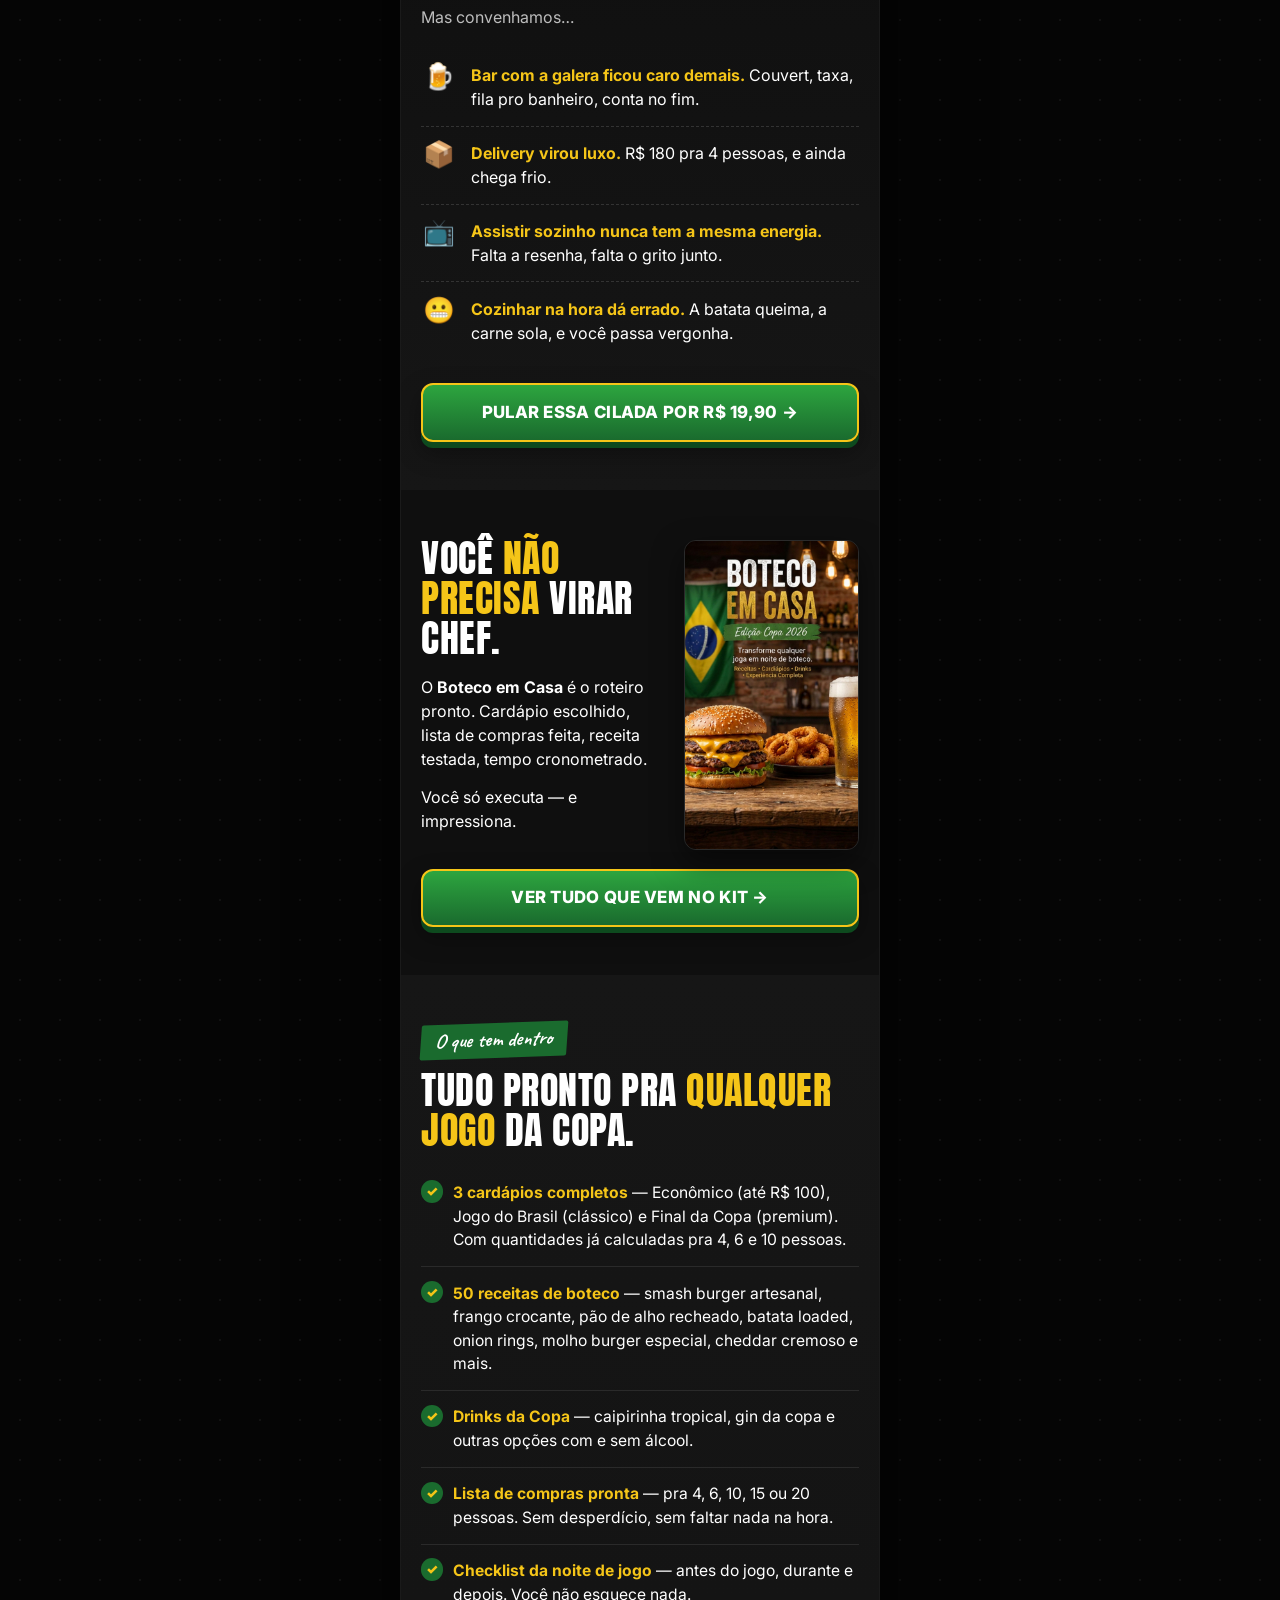
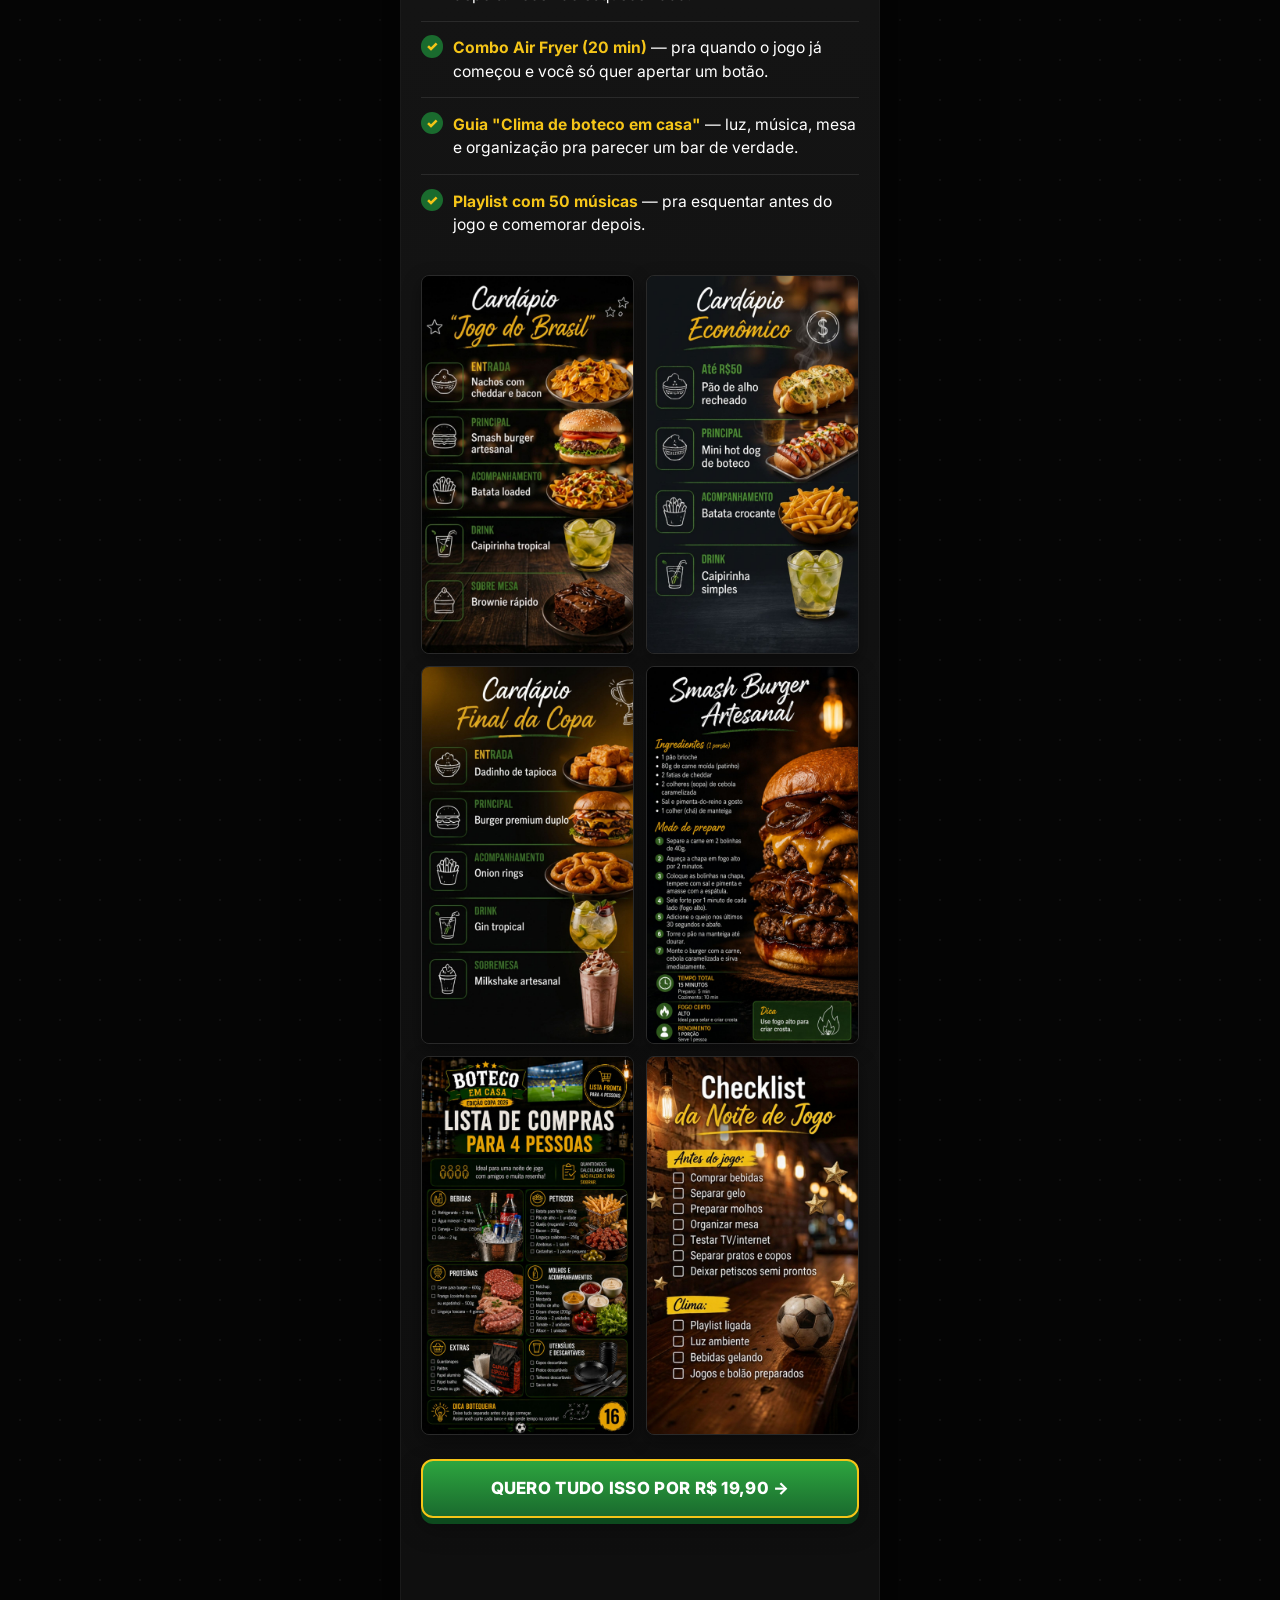
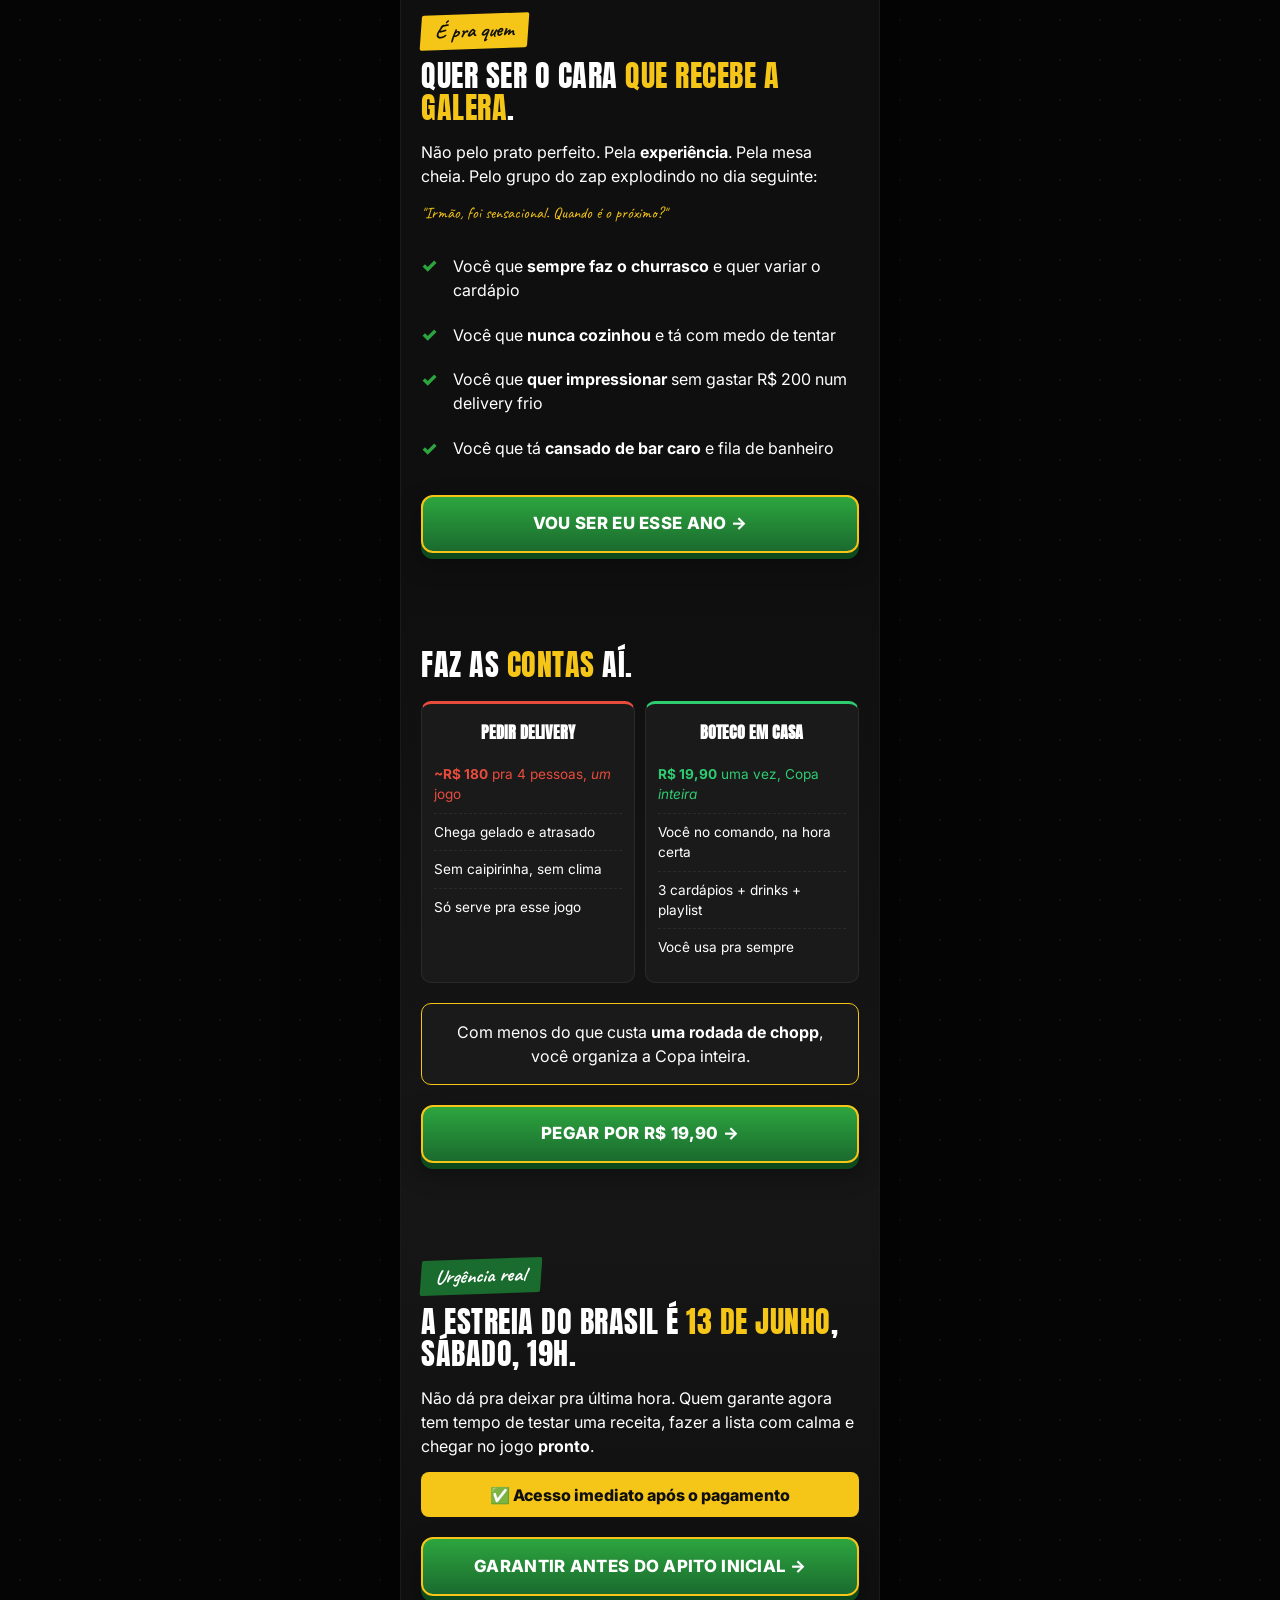
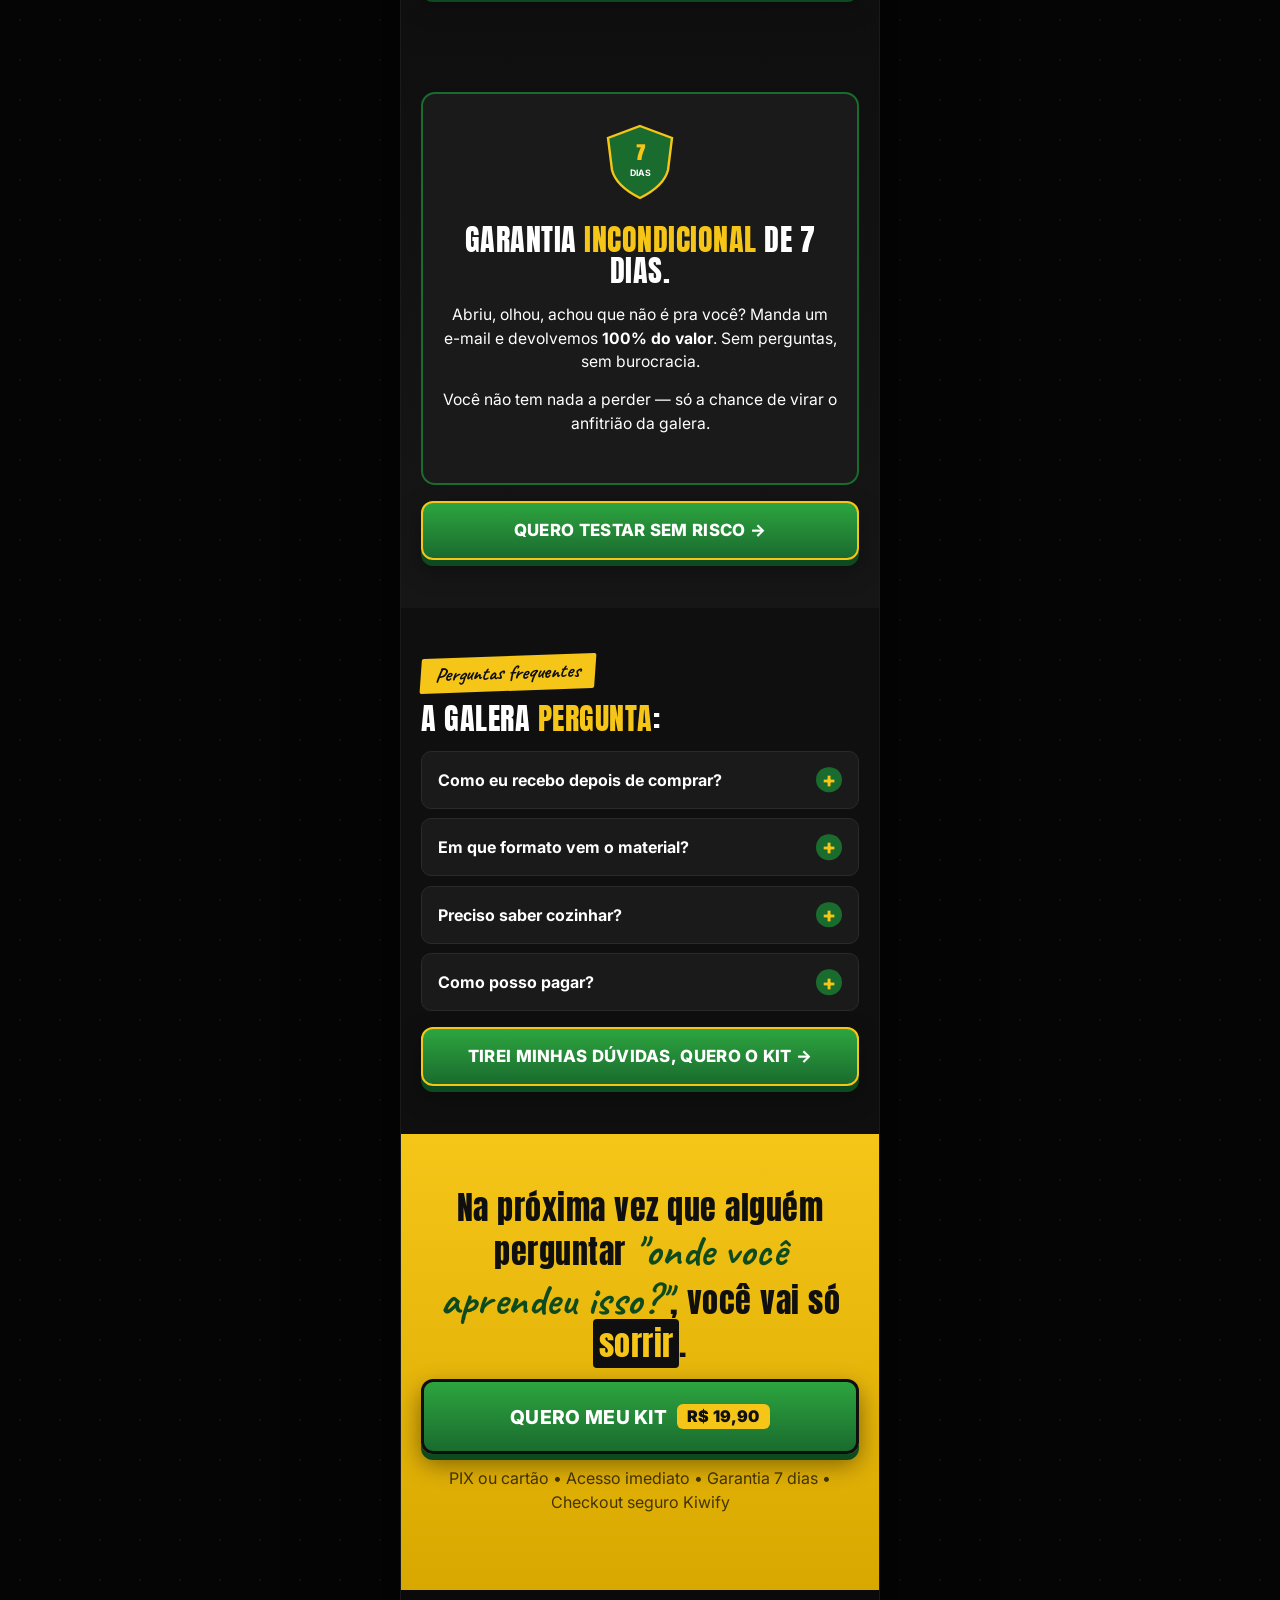
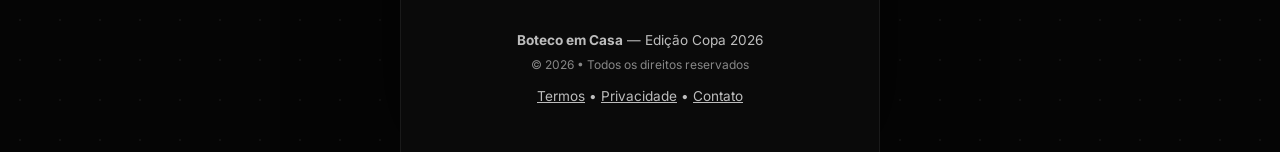
==== commit 85c40fec: "de 14,90 para 19,90" ====
--- a/index.html
+++ b/index.html
@@ -21,13 +21,13 @@
 <meta charset="utf-8">
 <meta name="viewport" content="width=device-width, initial-scale=1, maximum-scale=5">
 <title>Boteco em Casa — Transforme qualquer jogo da Copa 2026 em noite de boteco</title>
-<meta name="description" content="Receitas, cardápios, lista de compras e checklist pra você ser o anfitrião da galera na Copa 2026. R$ 14,90, acesso imediato.">
+<meta name="description" content="Receitas, cardápios, lista de compras e checklist pra você ser o anfitrião da galera na Copa 2026. R$ 19,90, acesso imediato.">
 <meta name="theme-color" content="#0f0f0f">
 <meta name="facebook-domain-verification" content="yukcml7wsowzoikmgw3kfm239ufggu" />
 
 <meta property="og:type" content="website">
 <meta property="og:title" content="Boteco em Casa — Edição Copa 2026">
-<meta property="og:description" content="O kit pra você virar o anfitrião da galera nos jogos da Copa. 50 receitas, 3 cardápios, lista de compras pronta. R$ 14,90.">
+<meta property="og:description" content="O kit pra você virar o anfitrião da galera nos jogos da Copa. 50 receitas, 3 cardápios, lista de compras pronta. R$ 19,90.">
 <meta property="og:image" content="img/og-image.jpg">
 <meta property="og:locale" content="pt_BR">
 <meta name="twitter:card" content="summary_large_image">
@@ -51,7 +51,7 @@
   content_name: 'Boteco em Casa - Edição Copa 2026',
   content_category: 'info-produto',
   content_ids: ['boteco-em-casa-copa-2026'],
-  value: 14.90,
+  value: 19.90,
   currency: 'BRL'
 });
 </script>
@@ -71,7 +71,7 @@
       <p class="script-yellow">"Cara, onde você aprendeu a fazer isso?"</p>
       <a class="btn btn--primary" href="javascript:void(0)" data-cta="buy">
         Quero meu kit Boteco em Casa
-        <span class="btn__price">R$ 14,90</span>
+        <span class="btn__price">R$ 19,90</span>
       </a>
       <p class="micro">Acesso imediato • PIX ou cartão • Garantia de 7 dias</p>
     </div>
@@ -99,7 +99,7 @@
       <li><span class="pain-list__icon">📺</span><div><strong>Assistir sozinho nunca tem a mesma energia.</strong> Falta a resenha, falta o grito junto.</div></li>
       <li><span class="pain-list__icon">😬</span><div><strong>Cozinhar na hora dá errado.</strong> A batata queima, a carne sola, e você passa vergonha.</div></li>
     </ul>
-    <a class="btn btn--primary" href="javascript:void(0)" data-cta="buy">Pular essa cilada por R$ 14,90 →</a>
+    <a class="btn btn--primary" href="javascript:void(0)" data-cta="buy">Pular essa cilada por R$ 19,90 →</a>
   </section>
 
   <!-- 4. VIRADA / APRESENTAÇÃO -->
@@ -158,7 +158,7 @@
       <img src="img/checklist.jpg" alt="Checklist da noite de jogo" loading="lazy" decoding="async">
     </div>
 
-    <a class="btn btn--primary" href="javascript:void(0)" data-cta="buy">Quero tudo isso por R$ 14,90 →</a>
+    <a class="btn btn--primary" href="javascript:void(0)" data-cta="buy">Quero tudo isso por R$ 19,90 →</a>
   </section>
 
   <!-- 6. PRA QUEM É -->
@@ -192,7 +192,7 @@
       <div class="compare__col compare__col--good">
         <h3>Boteco em Casa</h3>
         <ul>
-          <li class="good"><strong>R$ 14,90</strong> uma vez, Copa <em>inteira</em></li>
+          <li class="good"><strong>R$ 19,90</strong> uma vez, Copa <em>inteira</em></li>
           <li>Você no comando, na hora certa</li>
           <li>3 cardápios + drinks + playlist</li>
           <li>Você usa pra sempre</li>
@@ -200,7 +200,7 @@
       </div>
     </div>
     <p class="anchor">Com menos do que custa <strong>uma rodada de chopp</strong>, você organiza a Copa inteira.</p>
-    <a class="btn btn--primary" href="javascript:void(0)" data-cta="buy">Pegar por R$ 14,90 →</a>
+    <a class="btn btn--primary" href="javascript:void(0)" data-cta="buy">Pegar por R$ 19,90 →</a>
   </section>
 
   <!-- 8. URGÊNCIA -->
@@ -266,7 +266,7 @@
     <h2 class="h-anton">Na próxima vez que alguém perguntar <span class="script-inline">"onde você aprendeu isso?"</span>, você vai só <span class="yellow-final">sorrir</span>.</h2>
     <a class="btn btn--giant" href="javascript:void(0)" data-cta="buy">
       Quero meu kit
-      <span class="btn__price">R$ 14,90</span>
+      <span class="btn__price">R$ 19,90</span>
     </a>
     <p class="micro micro--dark">PIX ou cartão • Acesso imediato • Garantia 7 dias • Checkout seguro Kiwify</p>
   </section>
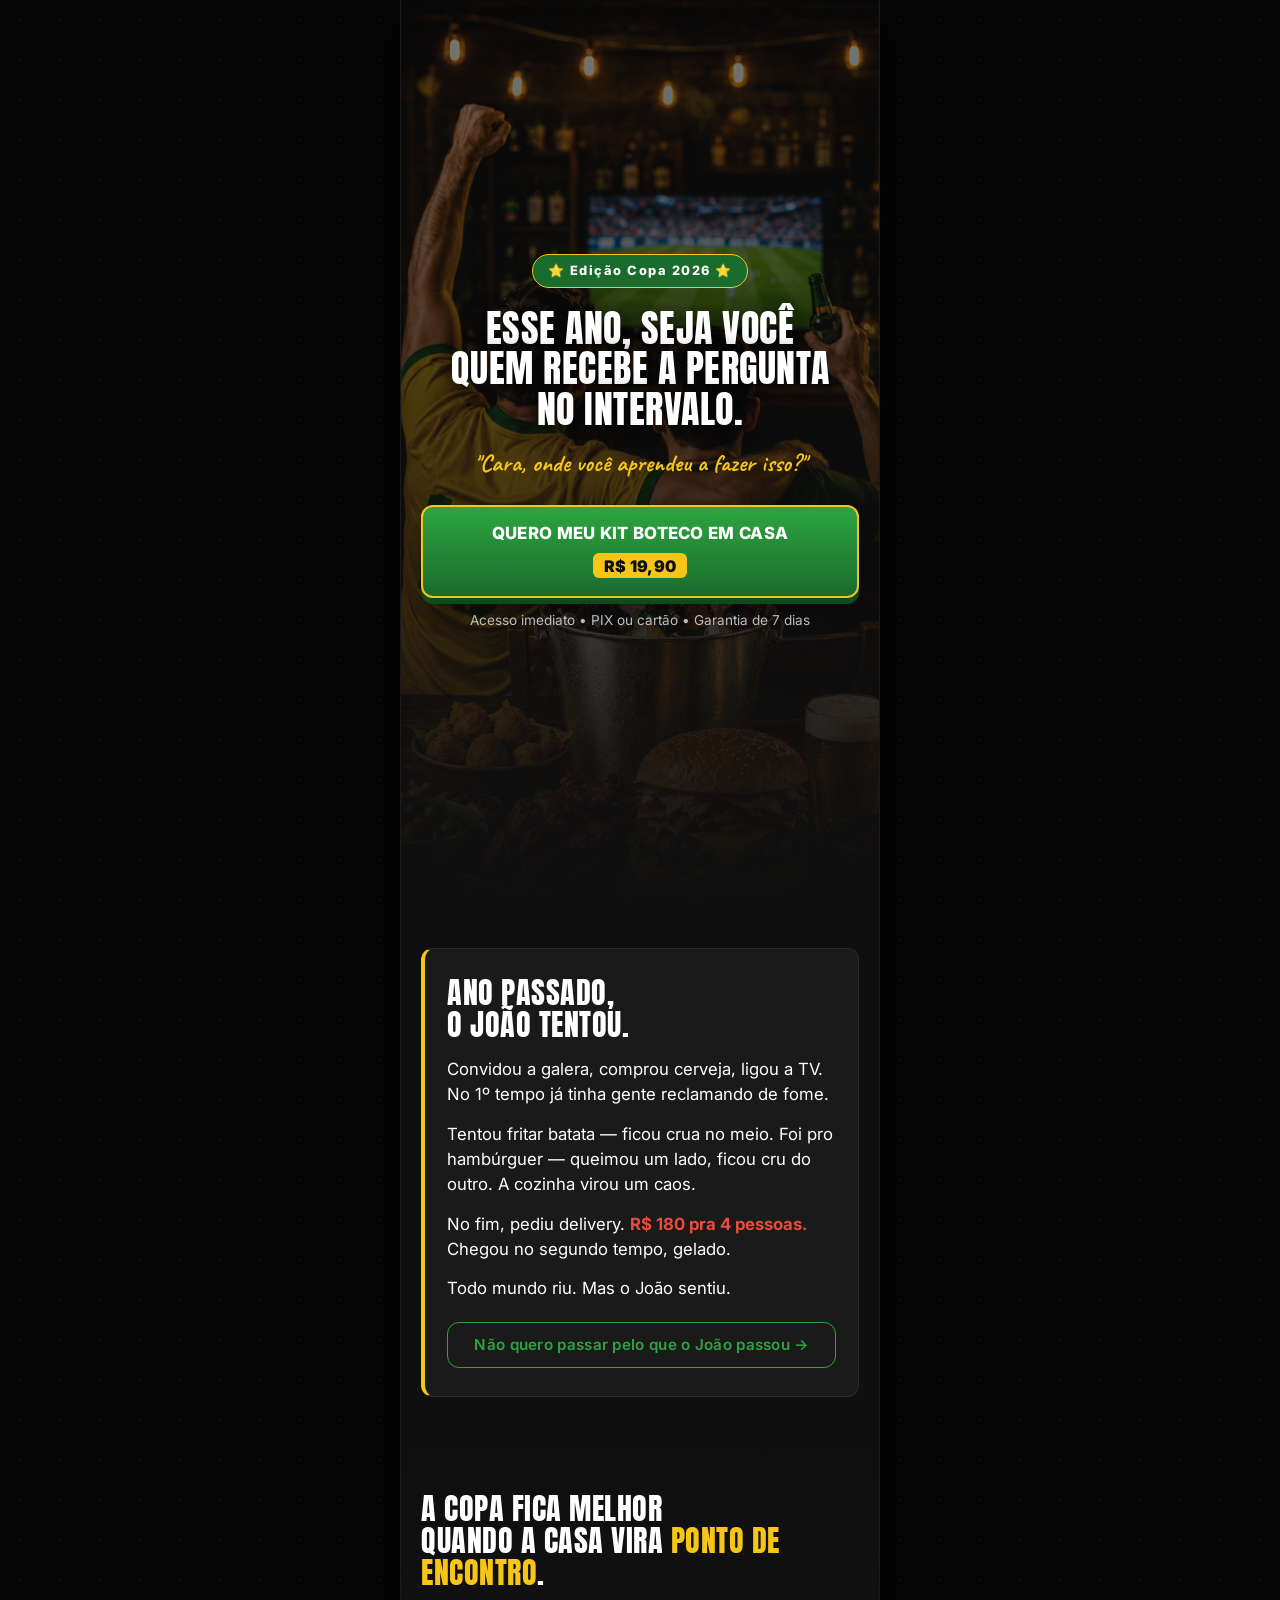
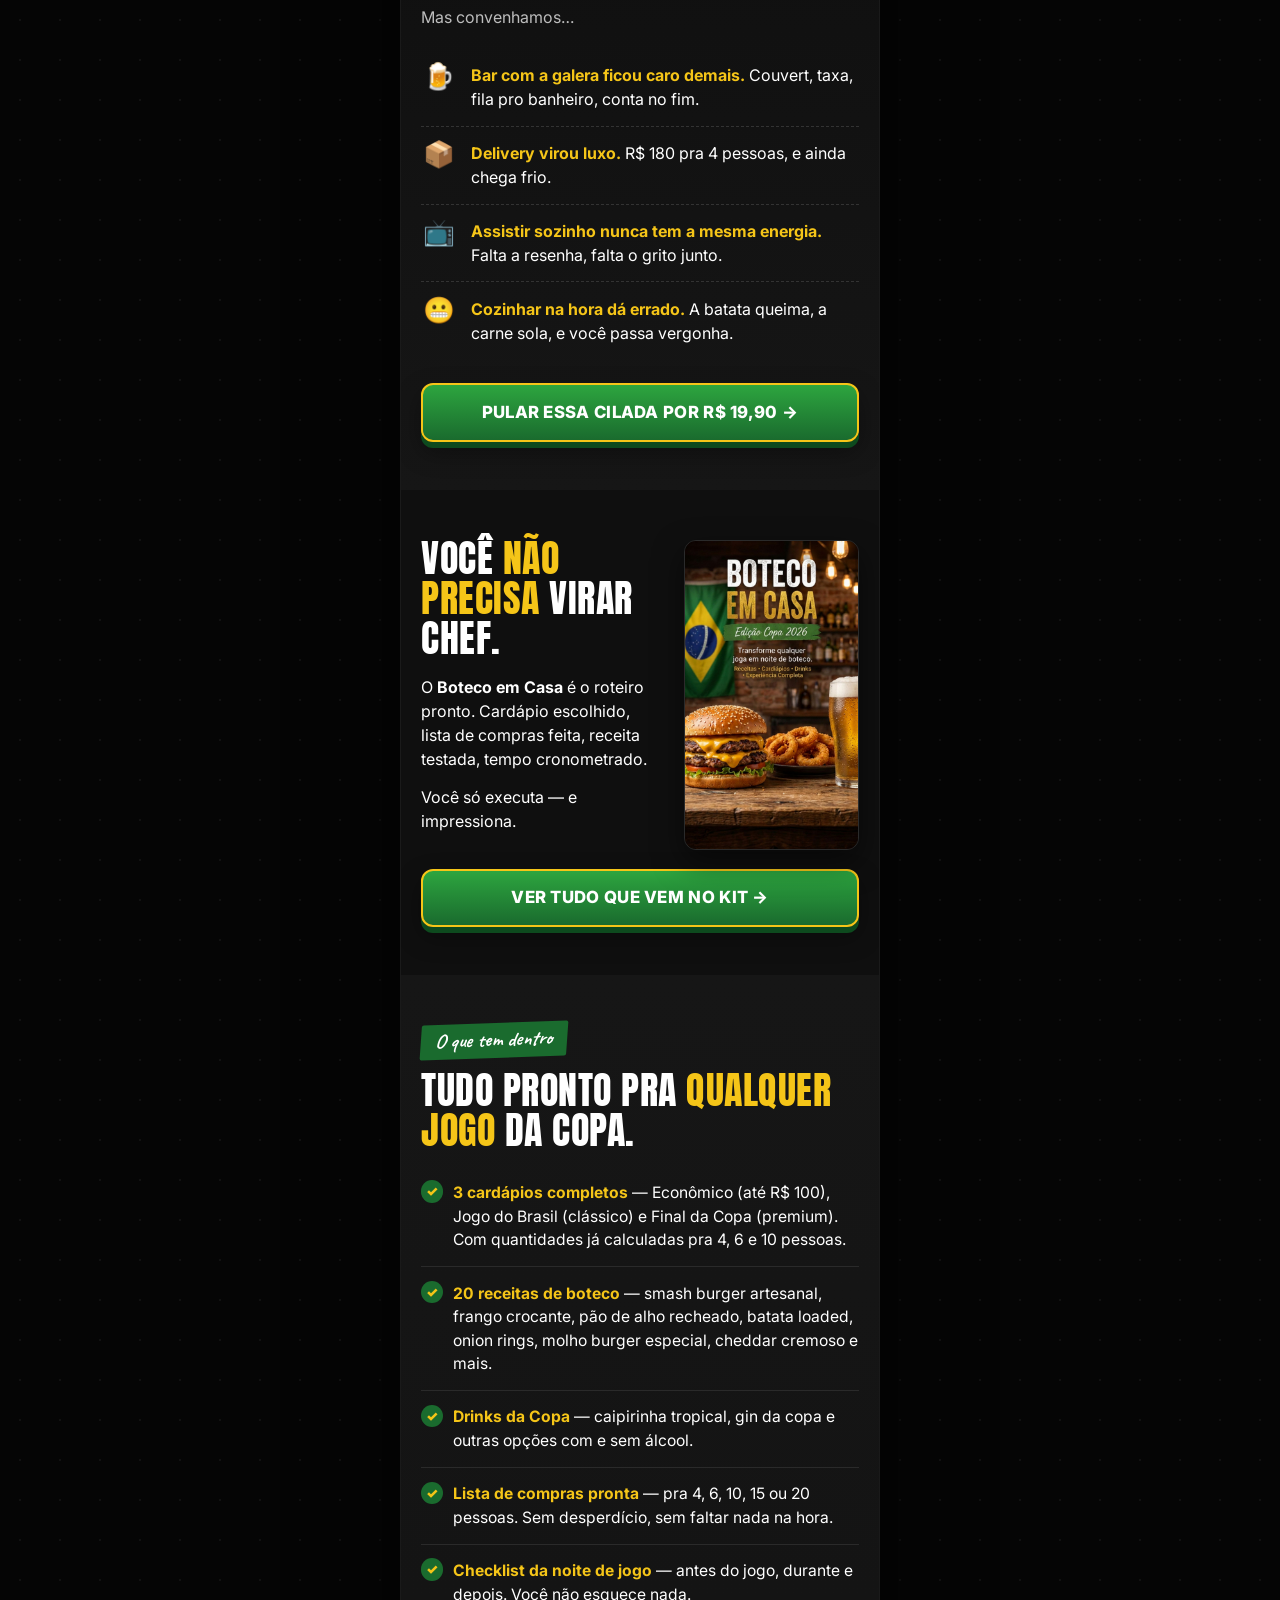
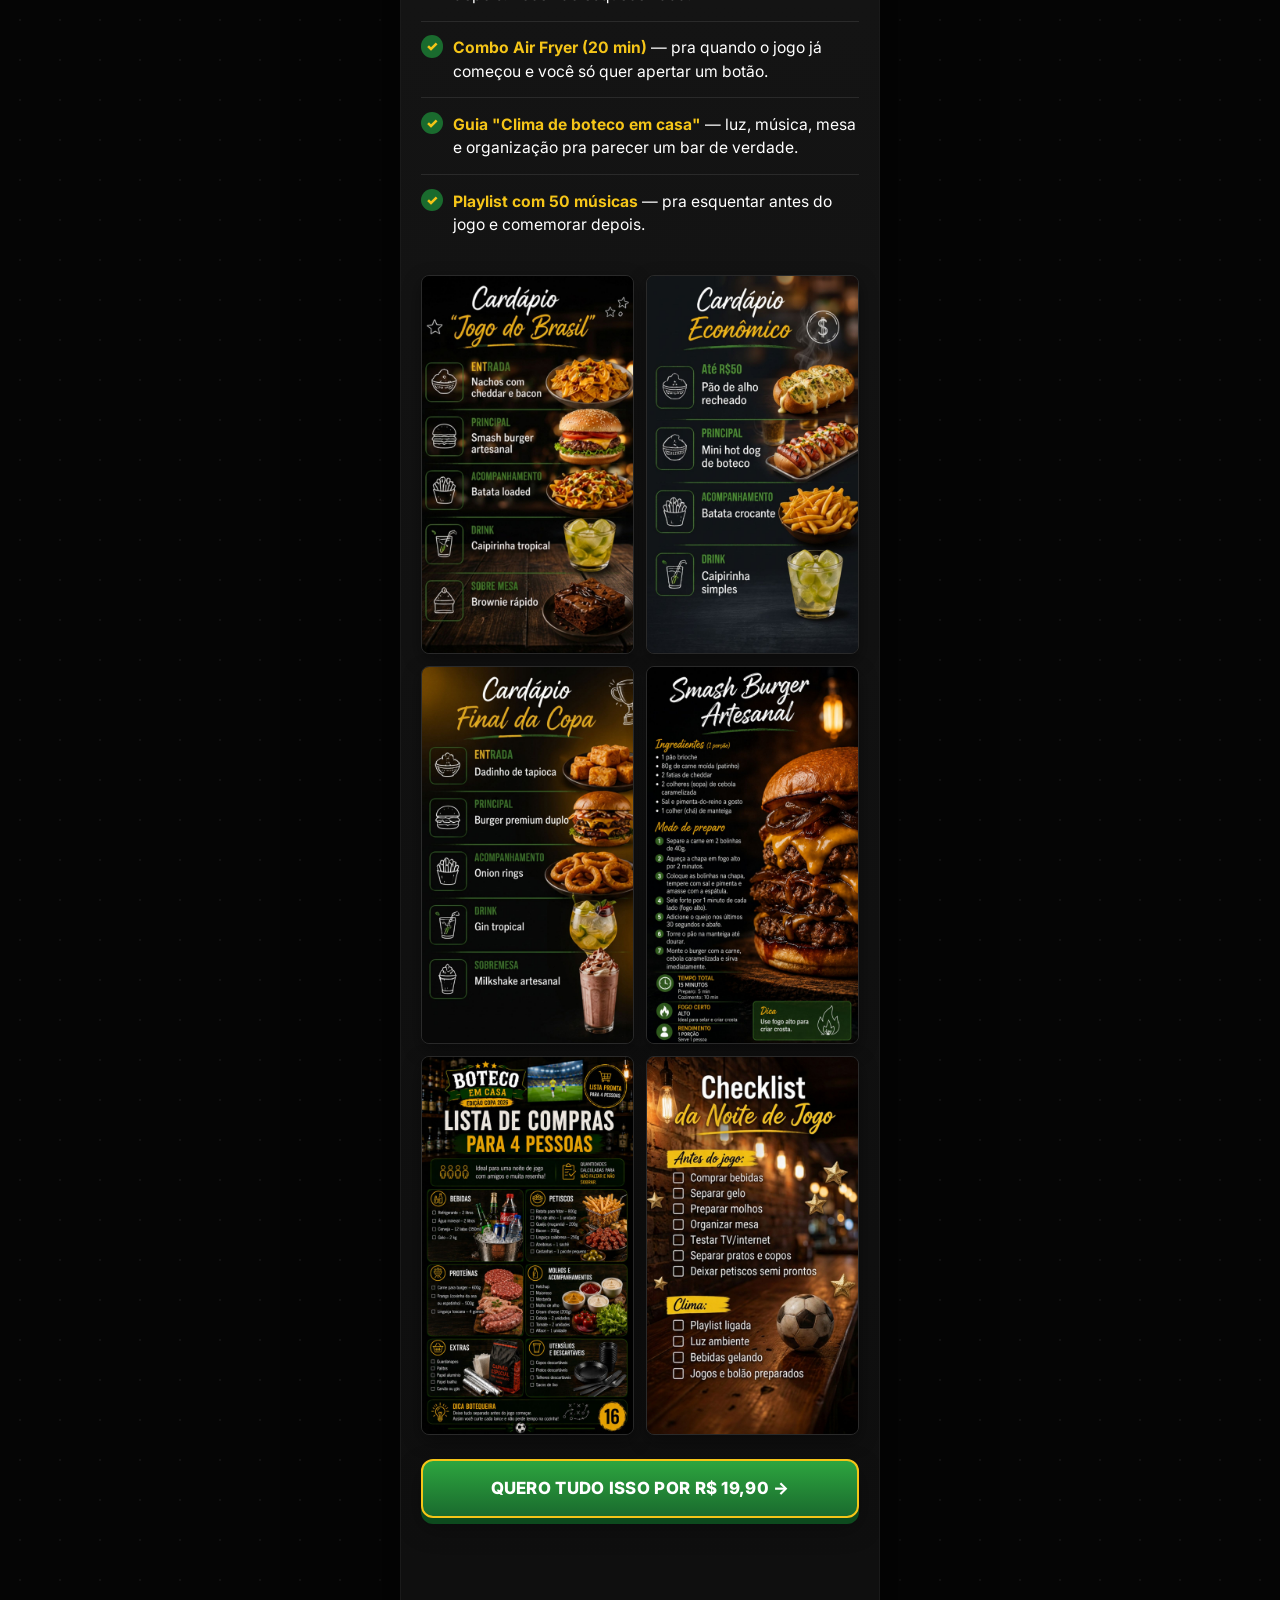
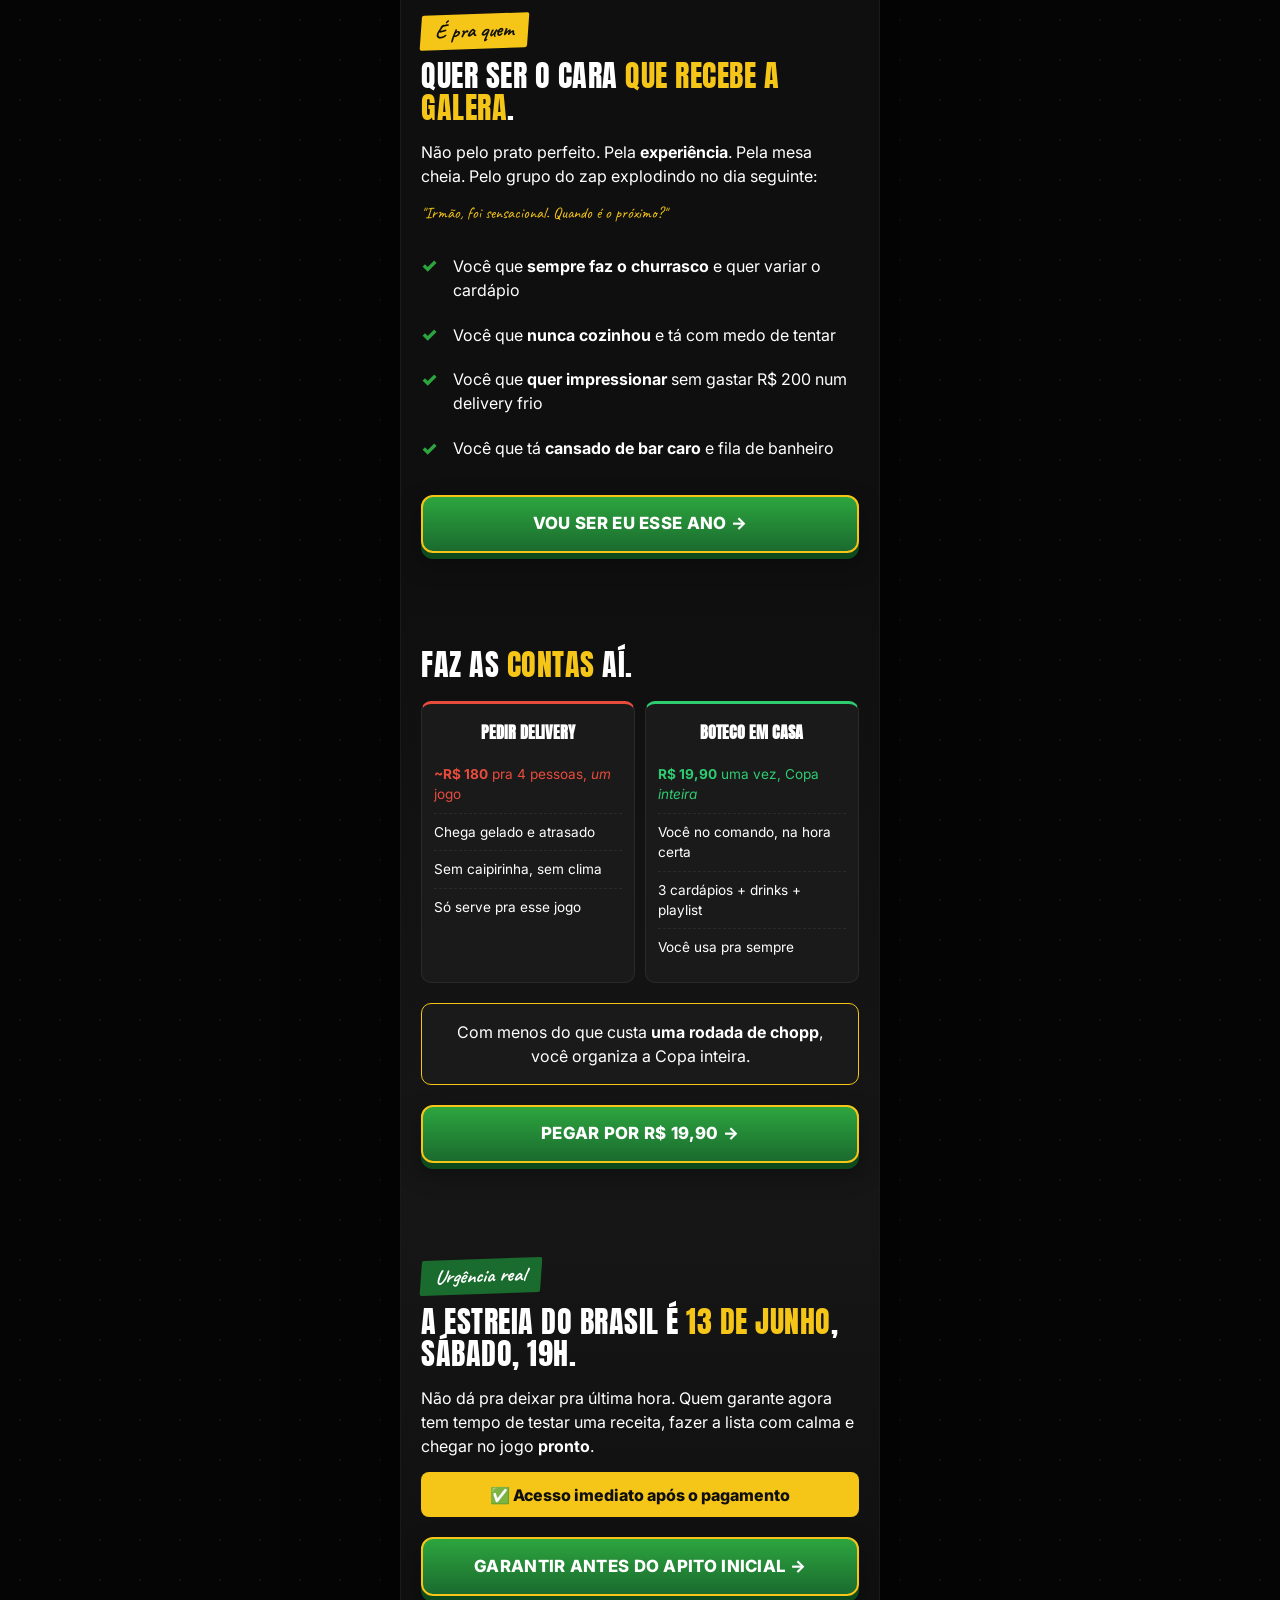
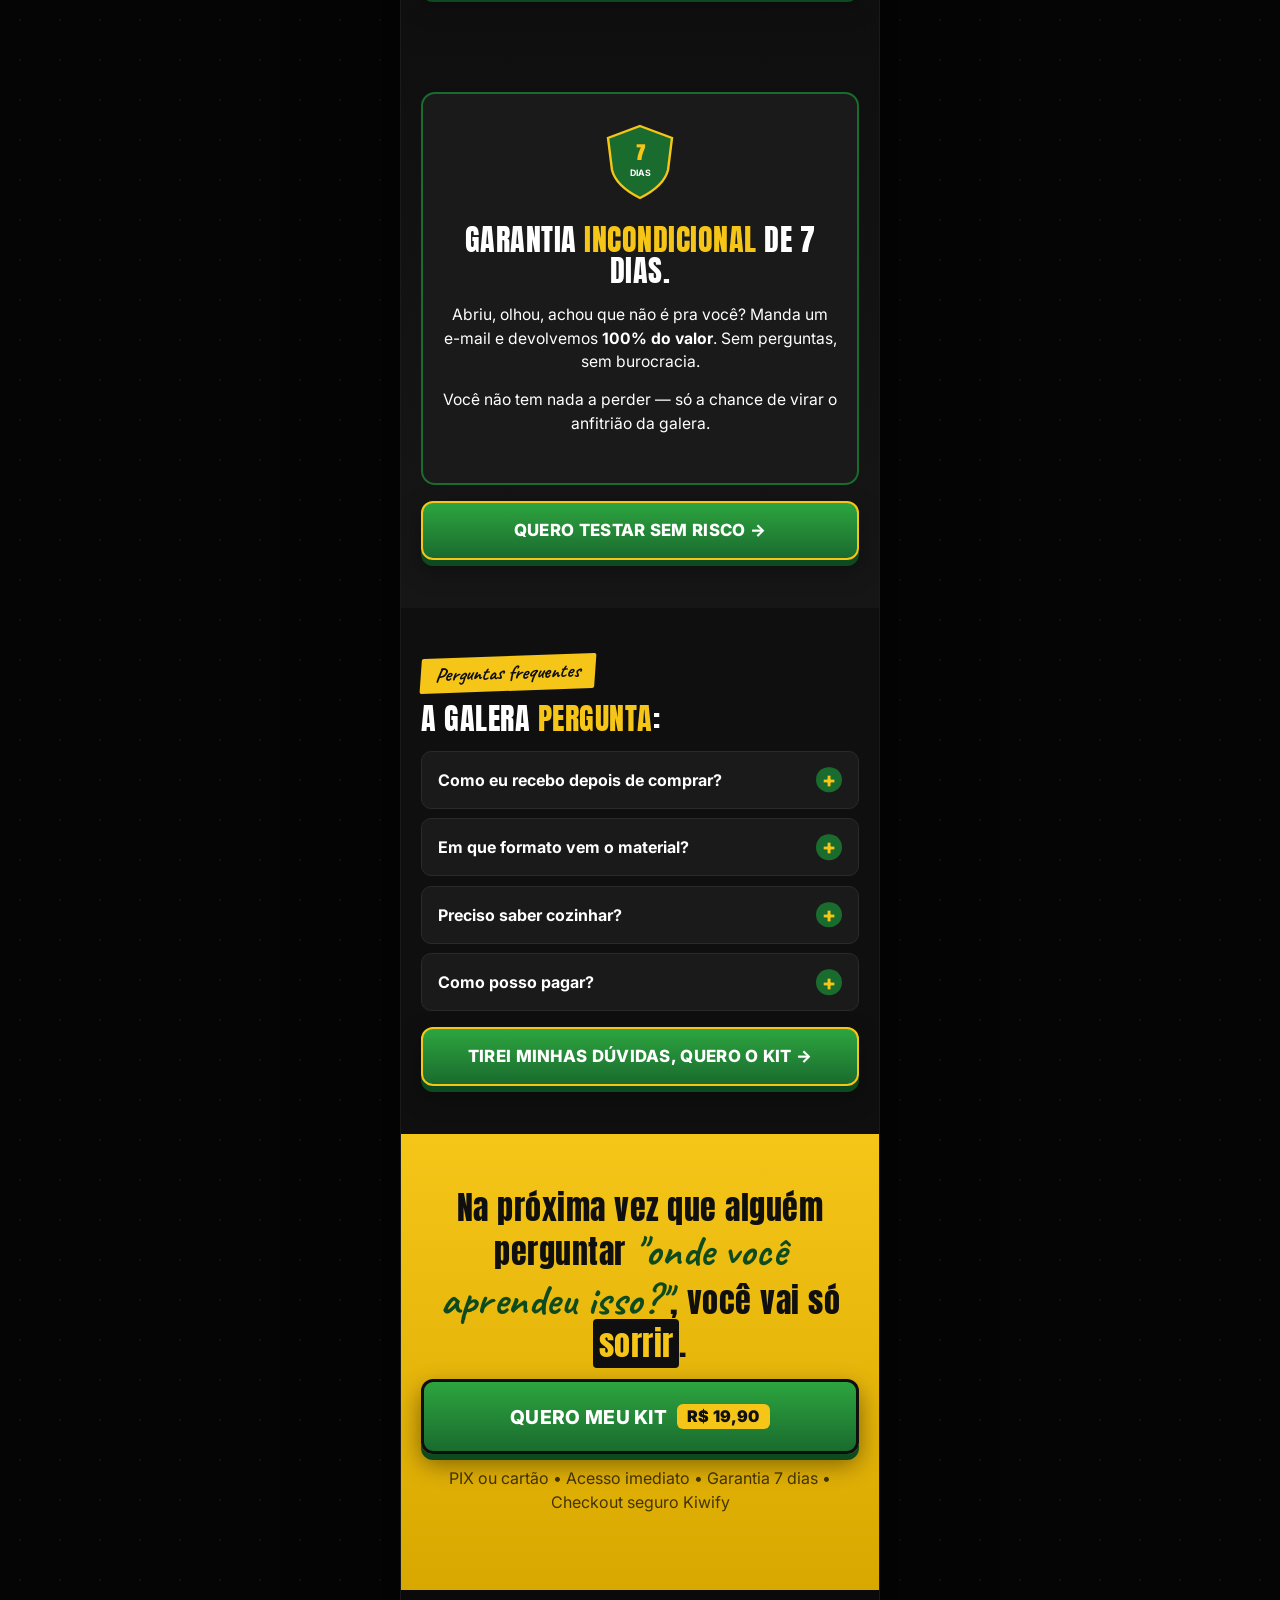
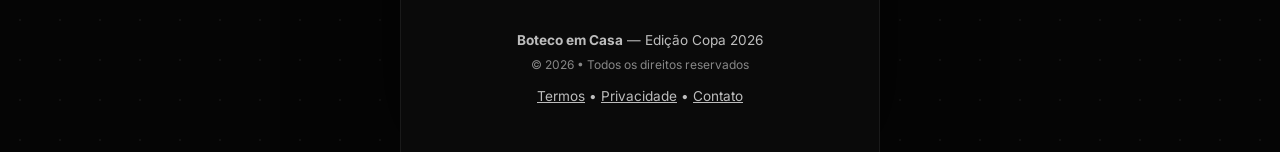
==== commit 01ecc2de: "de 50 pra 20 receitas" ====
--- a/index.html
+++ b/index.html
@@ -27,7 +27,7 @@
 
 <meta property="og:type" content="website">
 <meta property="og:title" content="Boteco em Casa — Edição Copa 2026">
-<meta property="og:description" content="O kit pra você virar o anfitrião da galera nos jogos da Copa. 50 receitas, 3 cardápios, lista de compras pronta. R$ 19,90.">
+<meta property="og:description" content="O kit pra você virar o anfitrião da galera nos jogos da Copa. 20 receitas, 3 cardápios, lista de compras pronta. R$ 19,90.">
 <meta property="og:image" content="img/og-image.jpg">
 <meta property="og:locale" content="pt_BR">
 <meta name="twitter:card" content="summary_large_image">
@@ -127,7 +127,7 @@
         <strong>3 cardápios completos</strong> — Econômico (até R$ 100), Jogo do Brasil (clássico) e Final da Copa (premium). Com quantidades já calculadas pra 4, 6 e 10 pessoas.
       </li>
       <li>
-        <strong>50 receitas de boteco</strong> — smash burger artesanal, frango crocante, pão de alho recheado, batata loaded, onion rings, molho burger especial, cheddar cremoso e mais.
+        <strong>20 receitas de boteco</strong> — smash burger artesanal, frango crocante, pão de alho recheado, batata loaded, onion rings, molho burger especial, cheddar cremoso e mais.
       </li>
       <li>
         <strong>Drinks da Copa</strong> — caipirinha tropical, gin da copa e outras opções com e sem álcool.
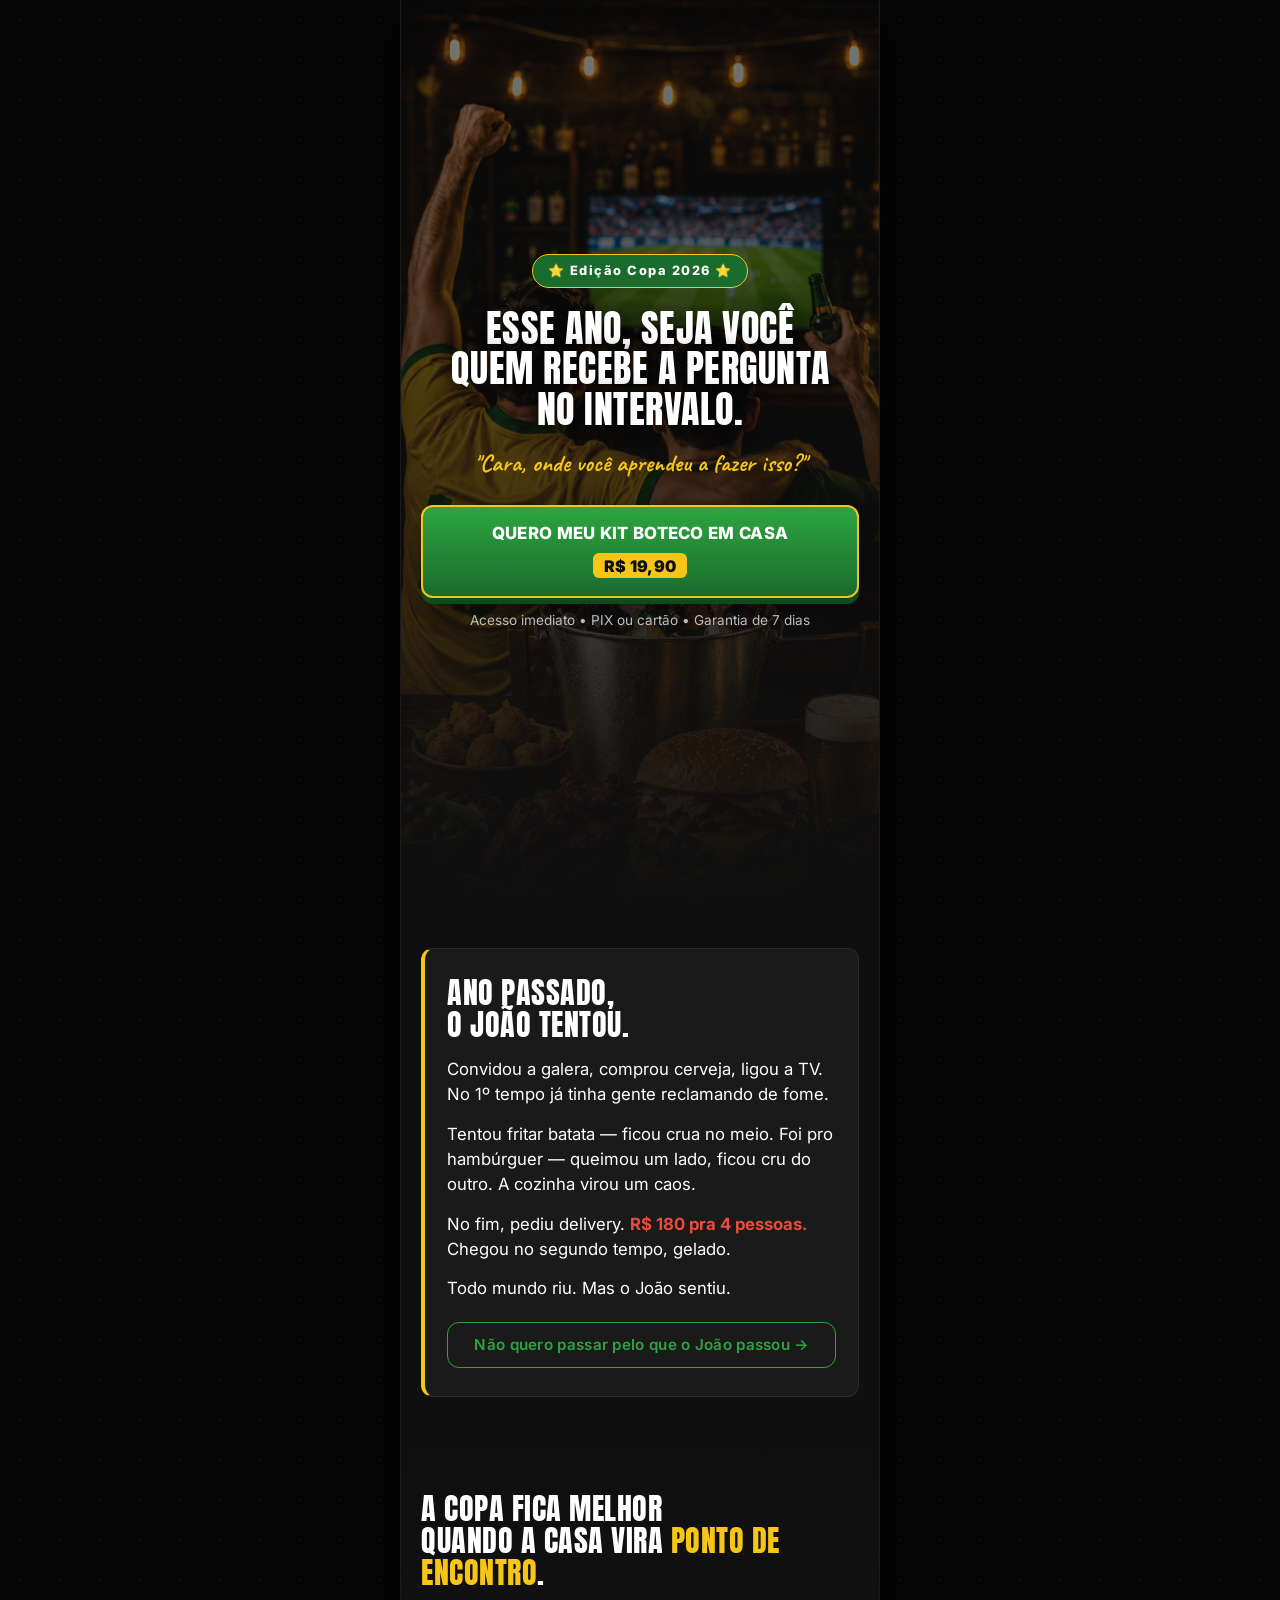
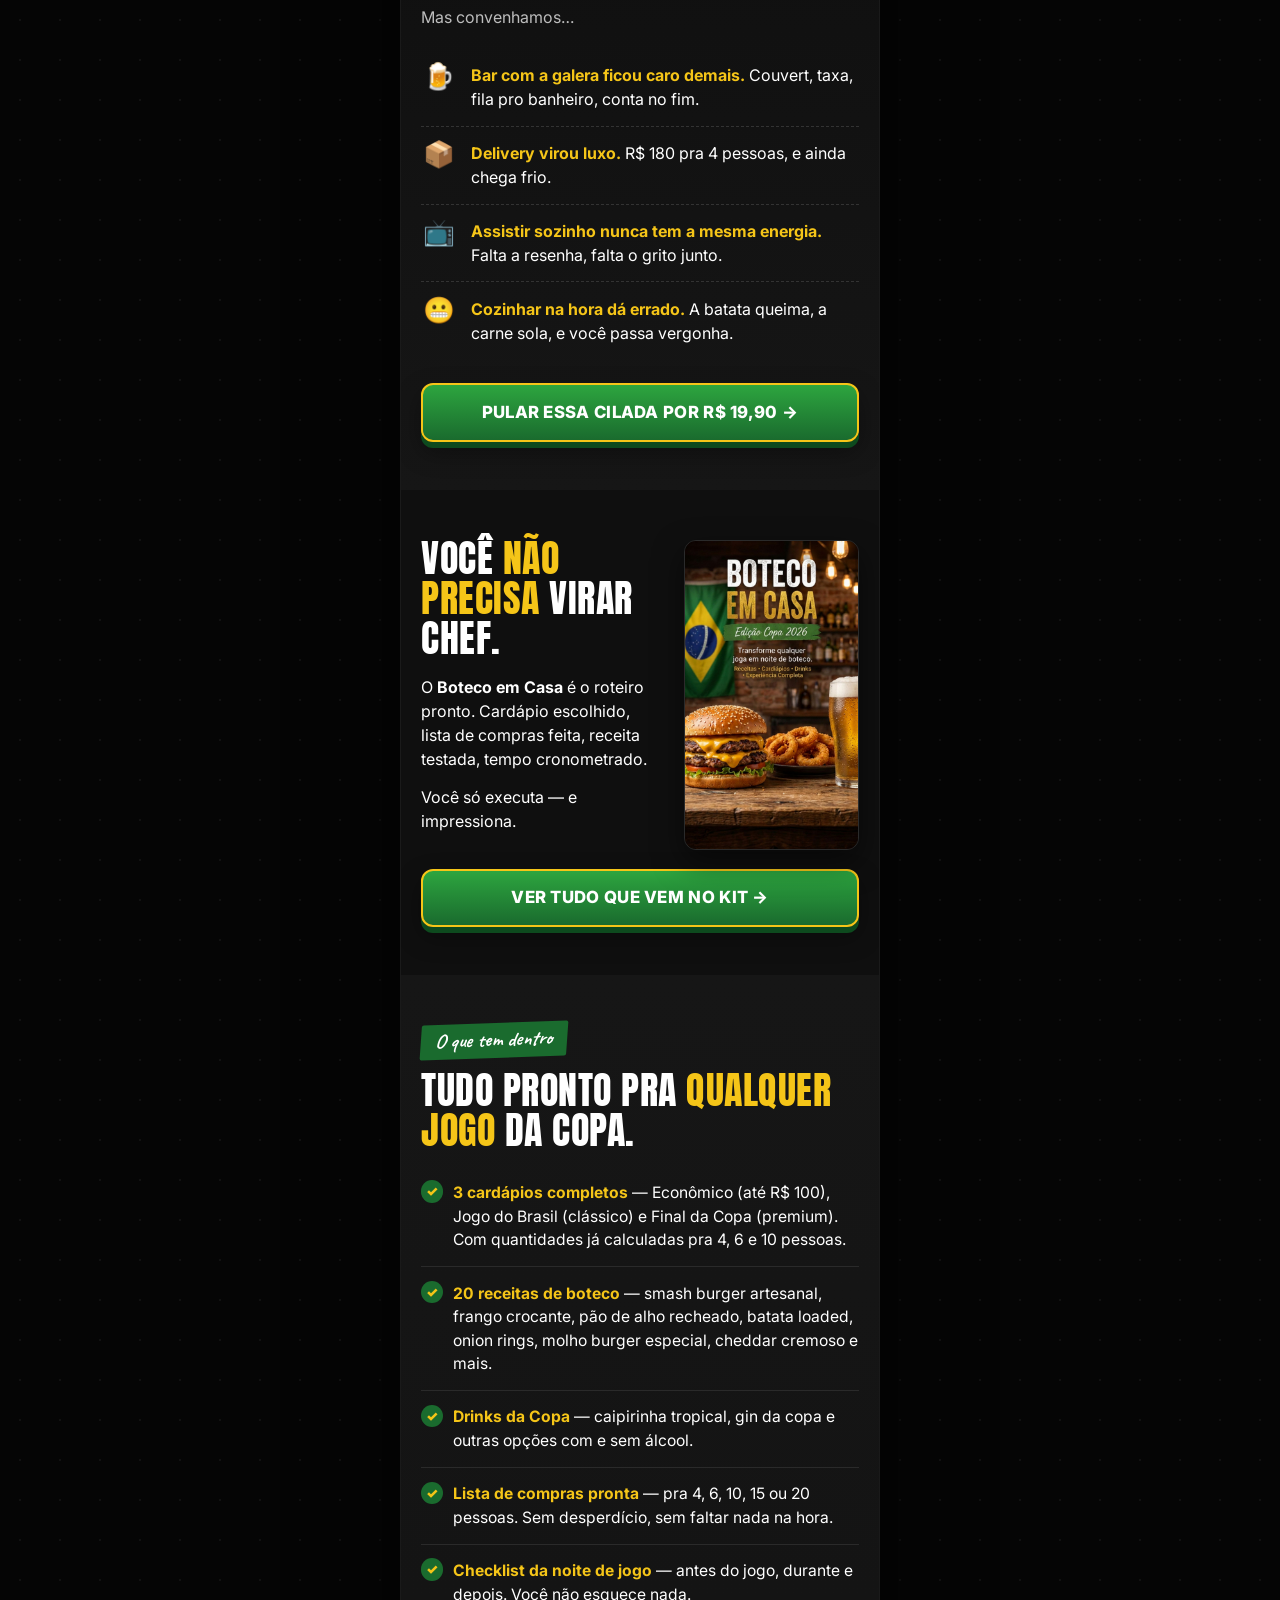
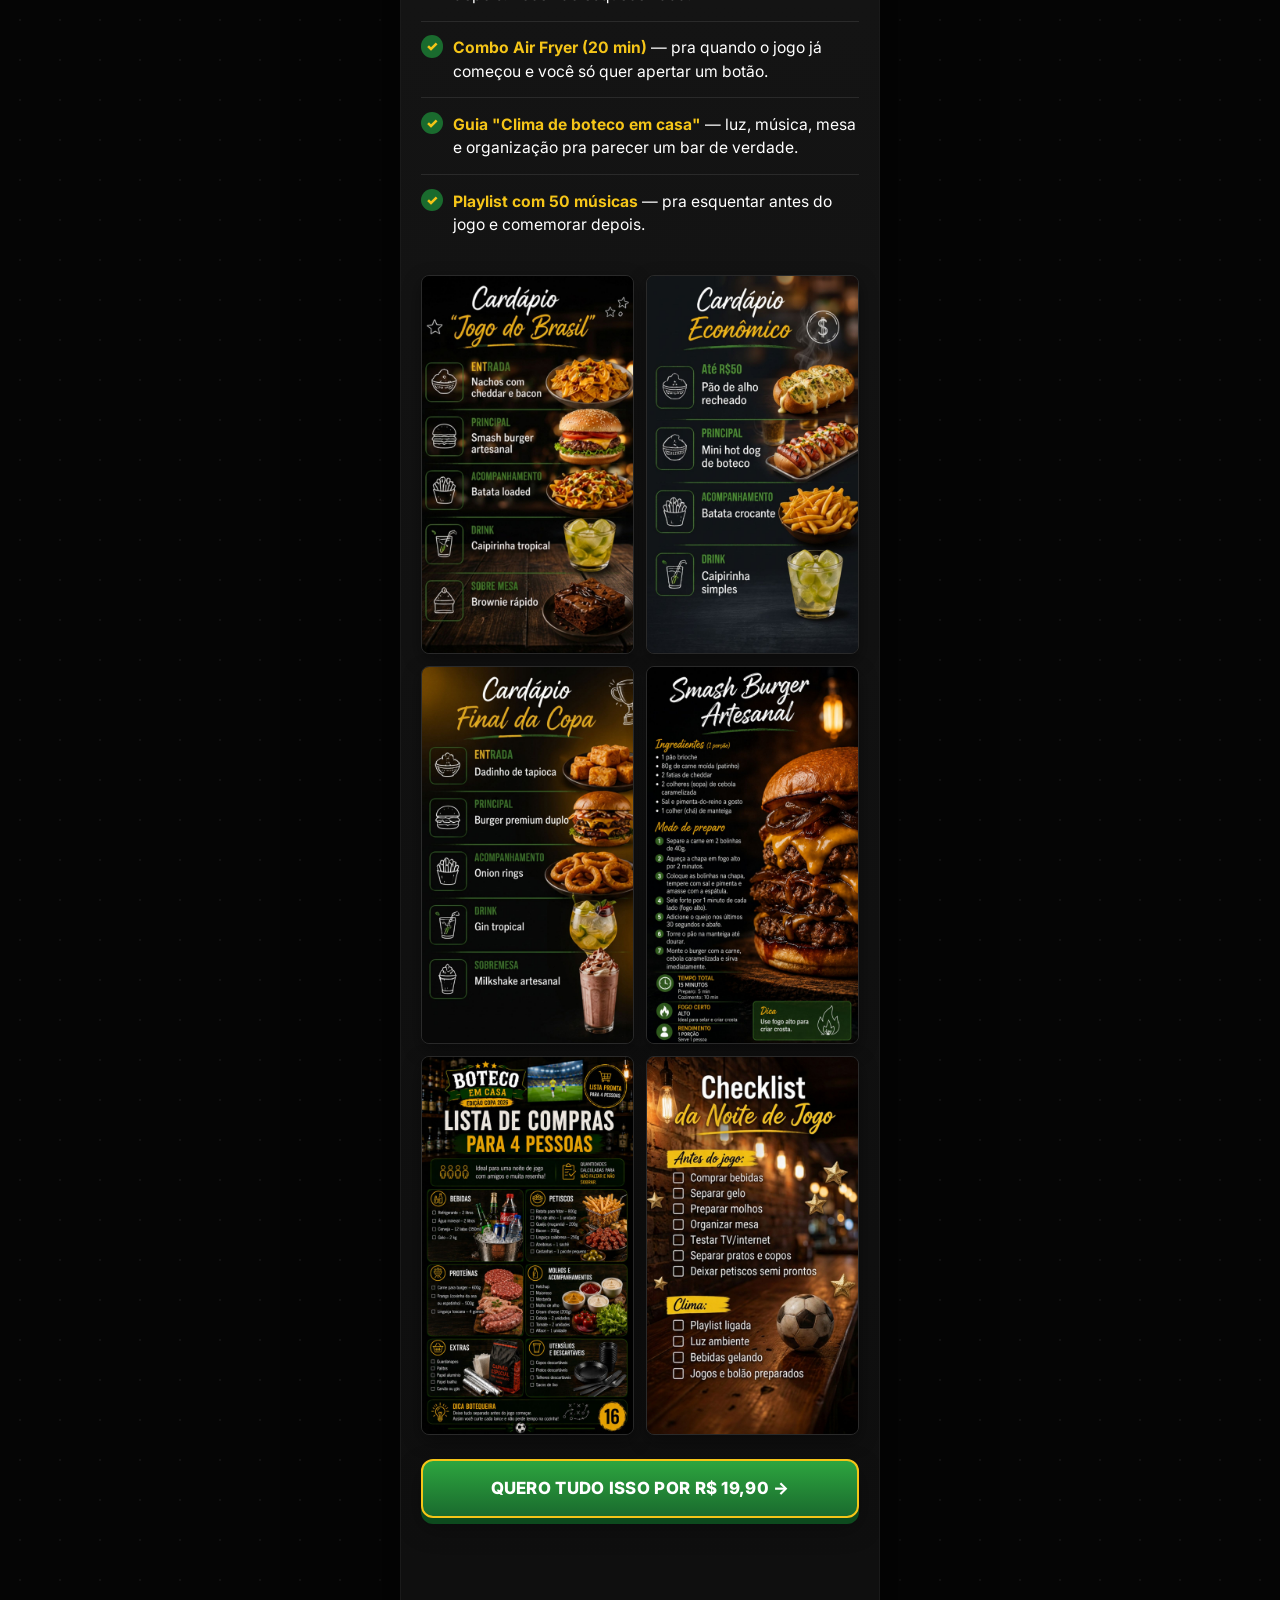
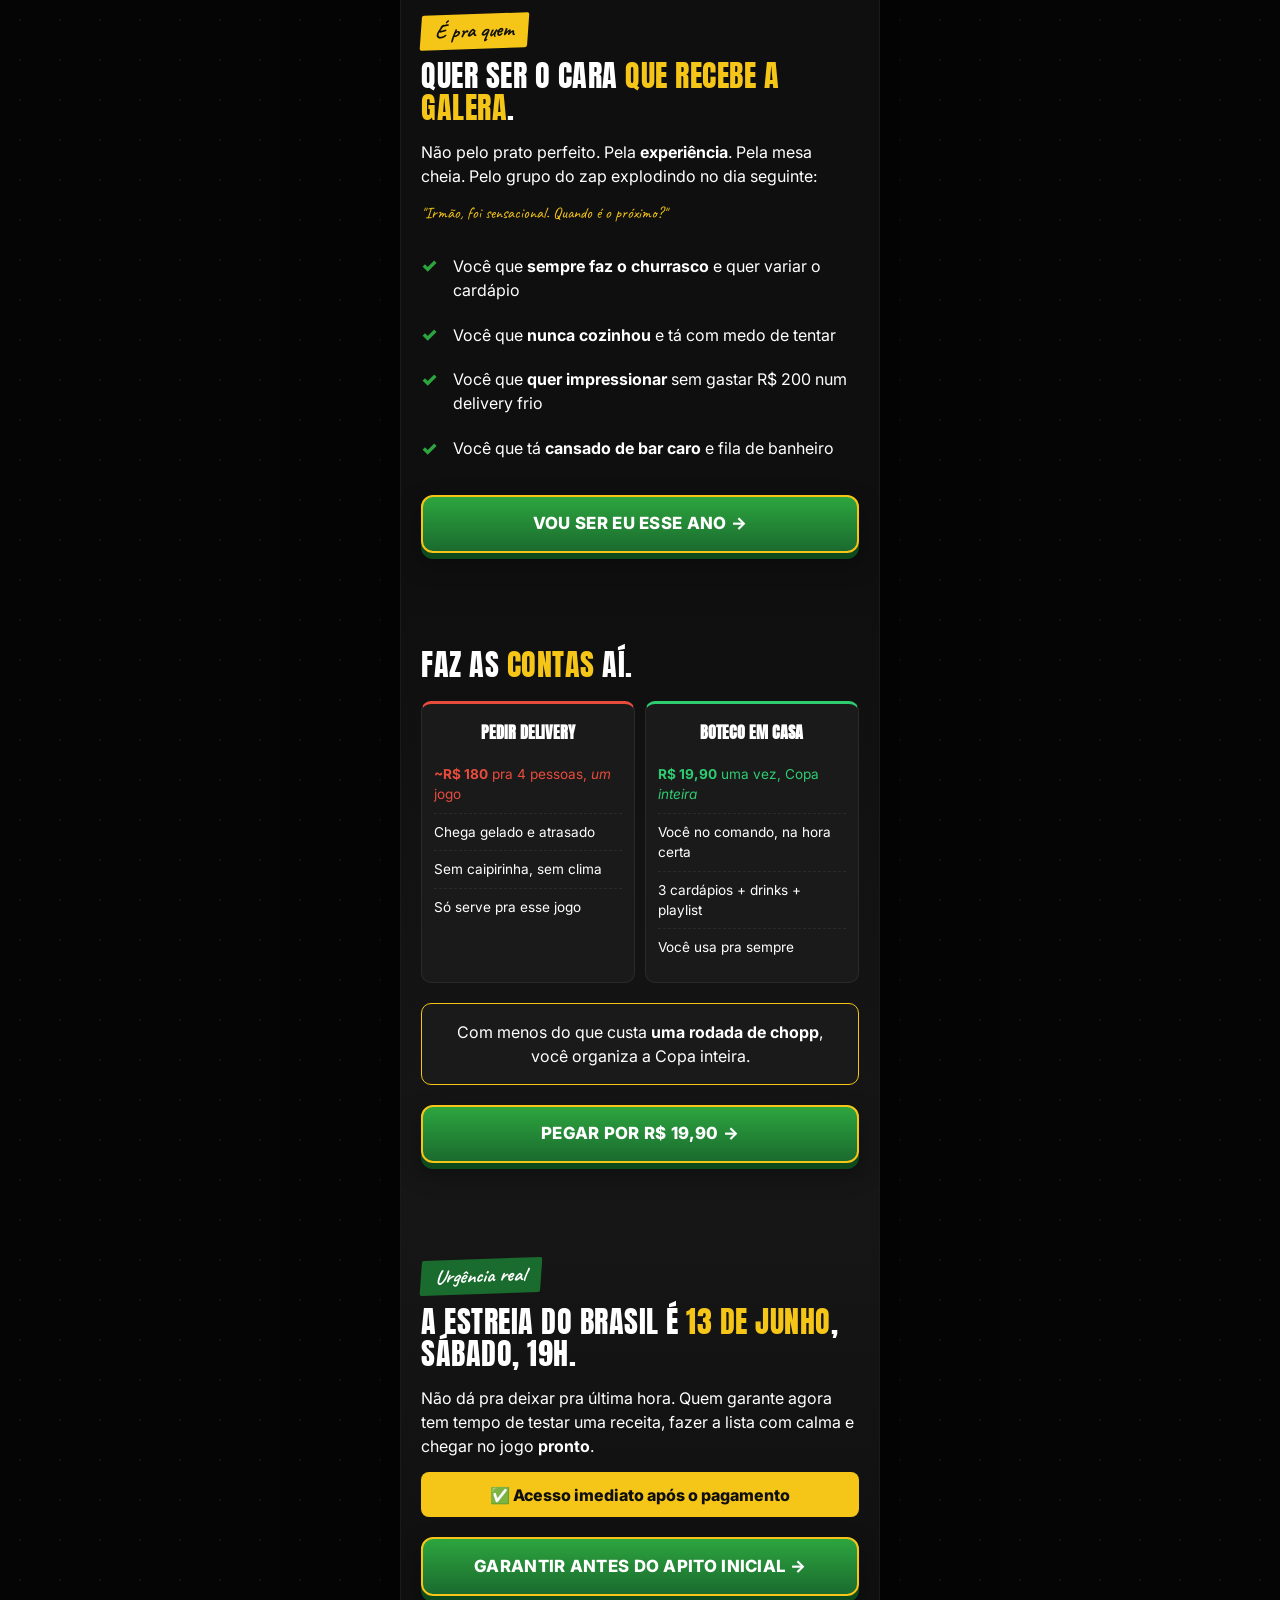
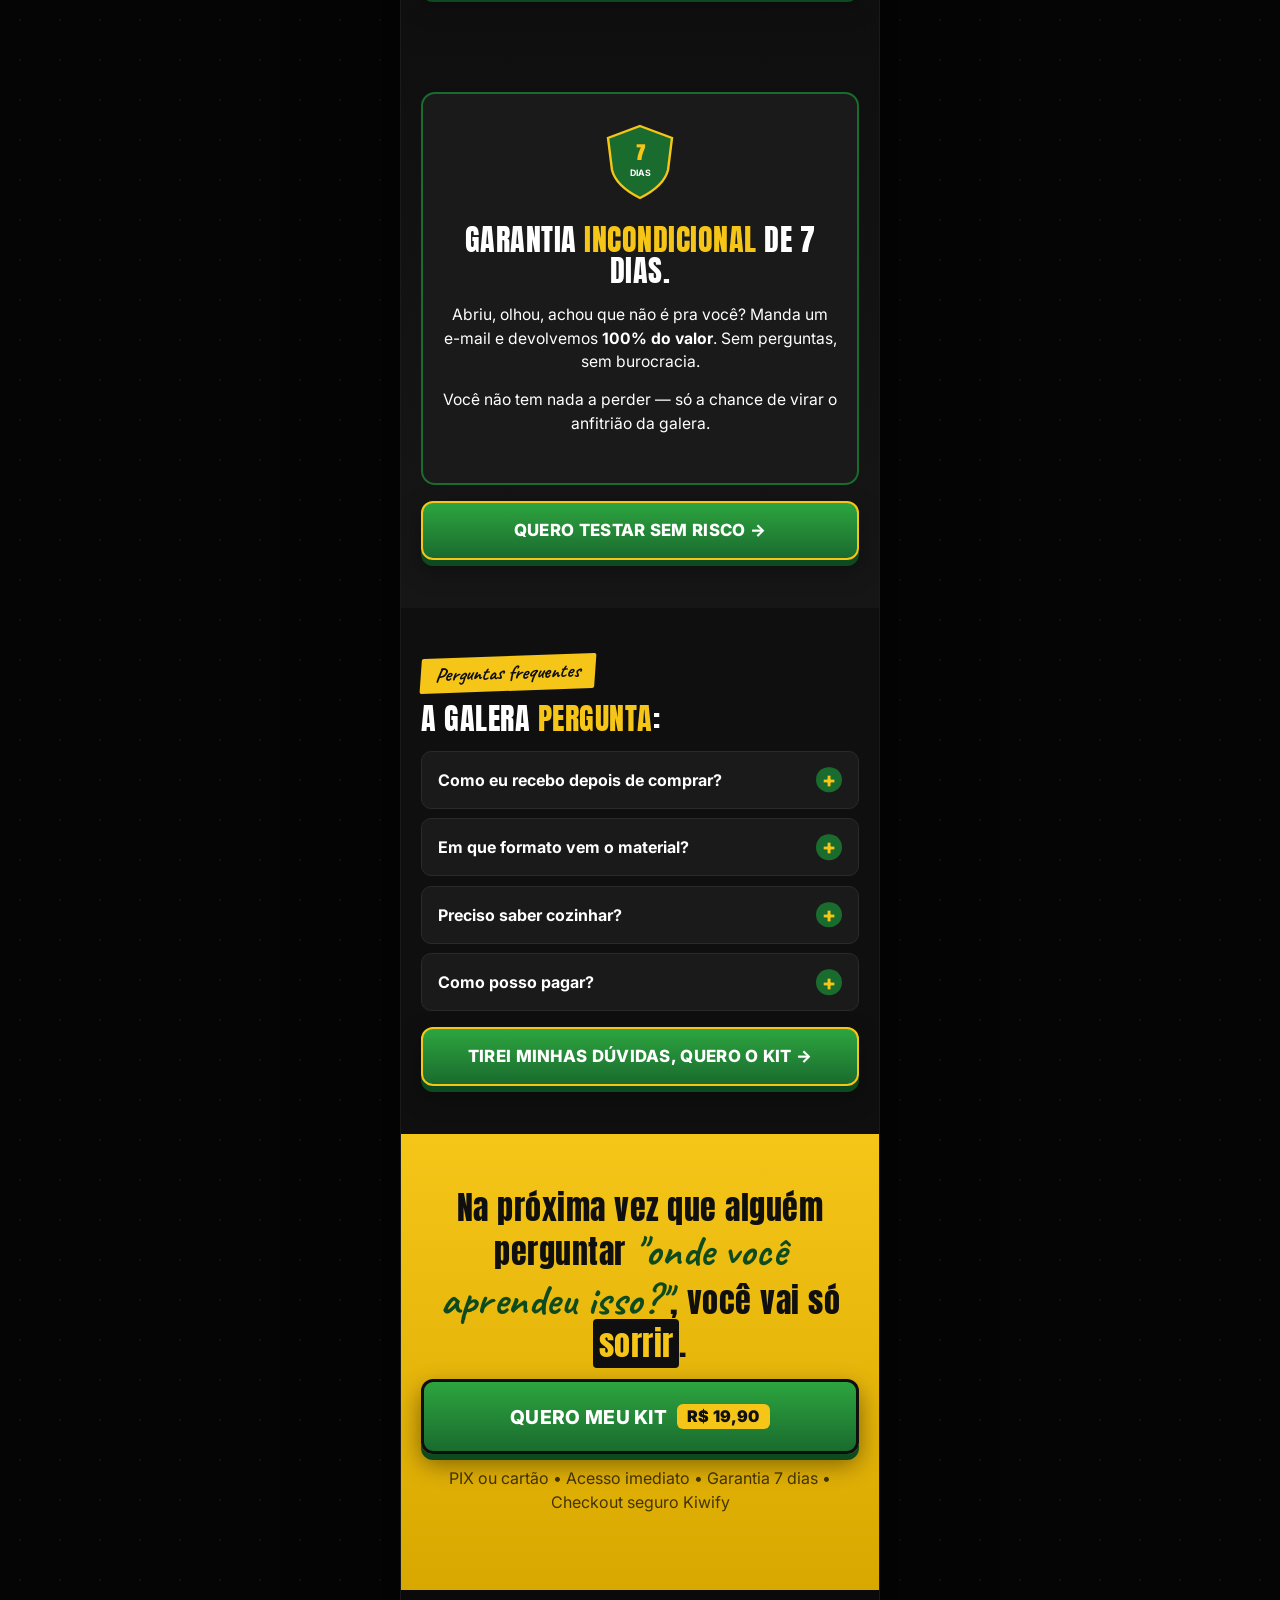
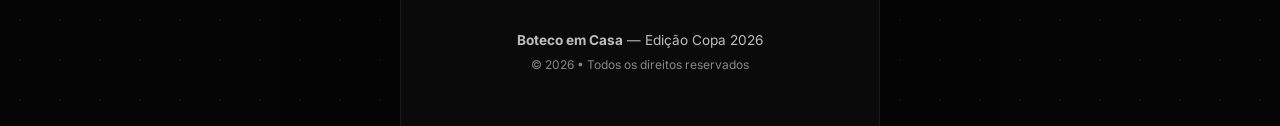
==== commit 89be90dd: "Remove footer links from index.html" ====
--- a/index.html
+++ b/index.html
@@ -275,7 +275,7 @@
     <p><strong>Boteco em Casa</strong> — Edição Copa 2026</p>
     <p class="footer__legal">© 2026 • Todos os direitos reservados</p>
     <p class="footer__links">
-      <a href="#">Termos</a> • <a href="#">Privacidade</a> • <a href="#">Contato</a>
+     
     </p>
   </footer>
 
